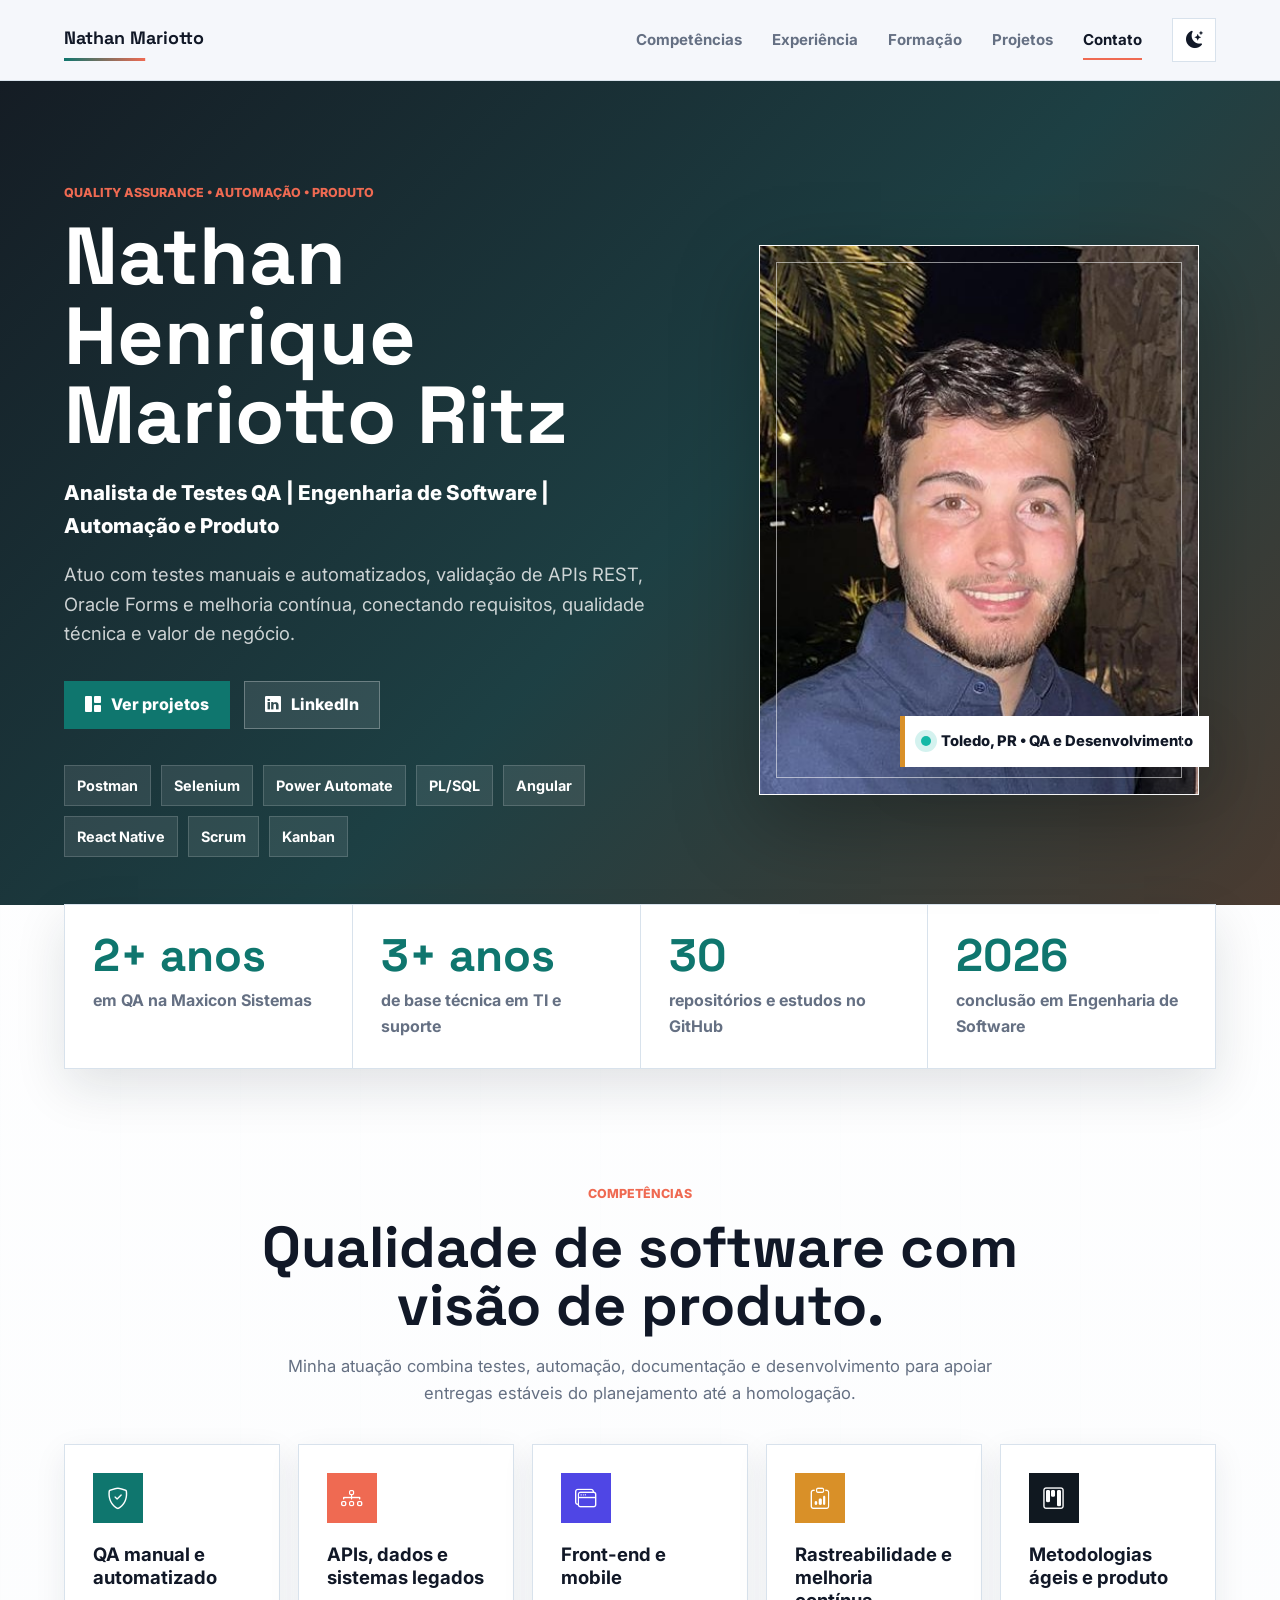
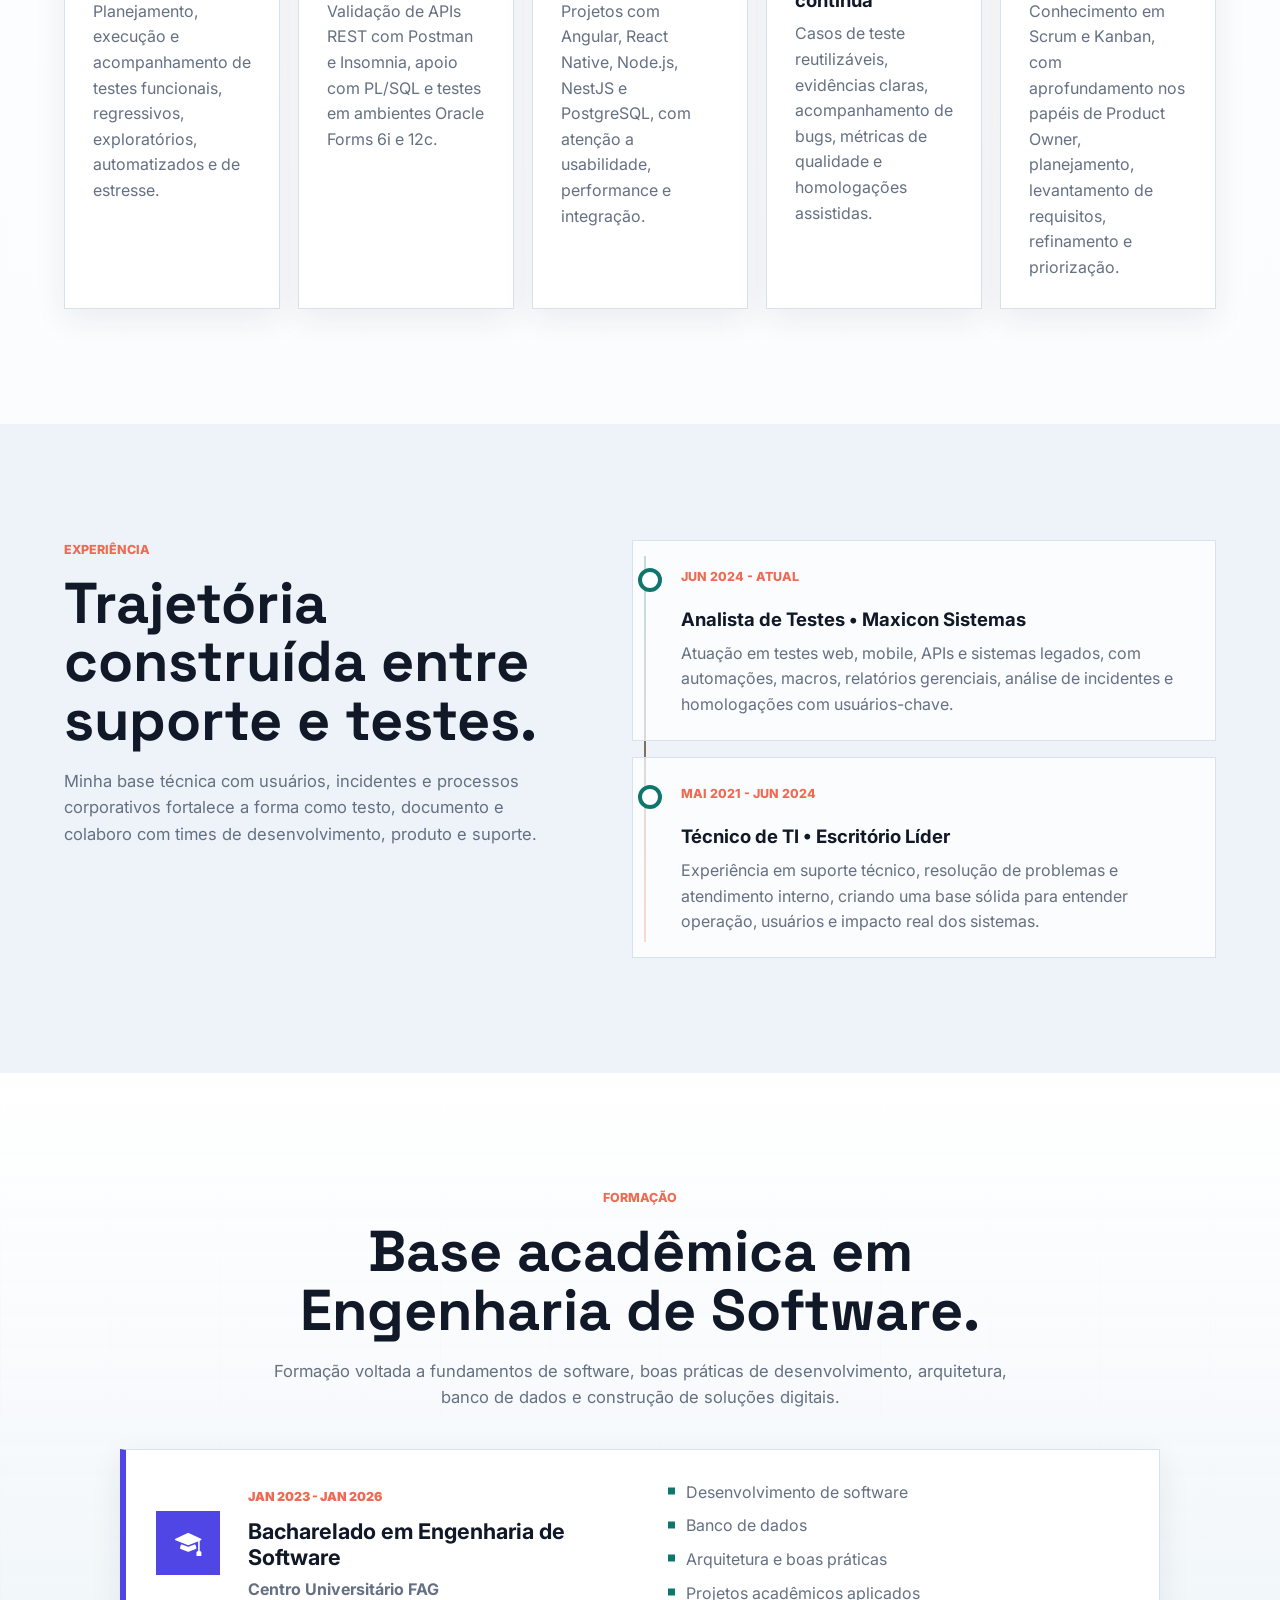
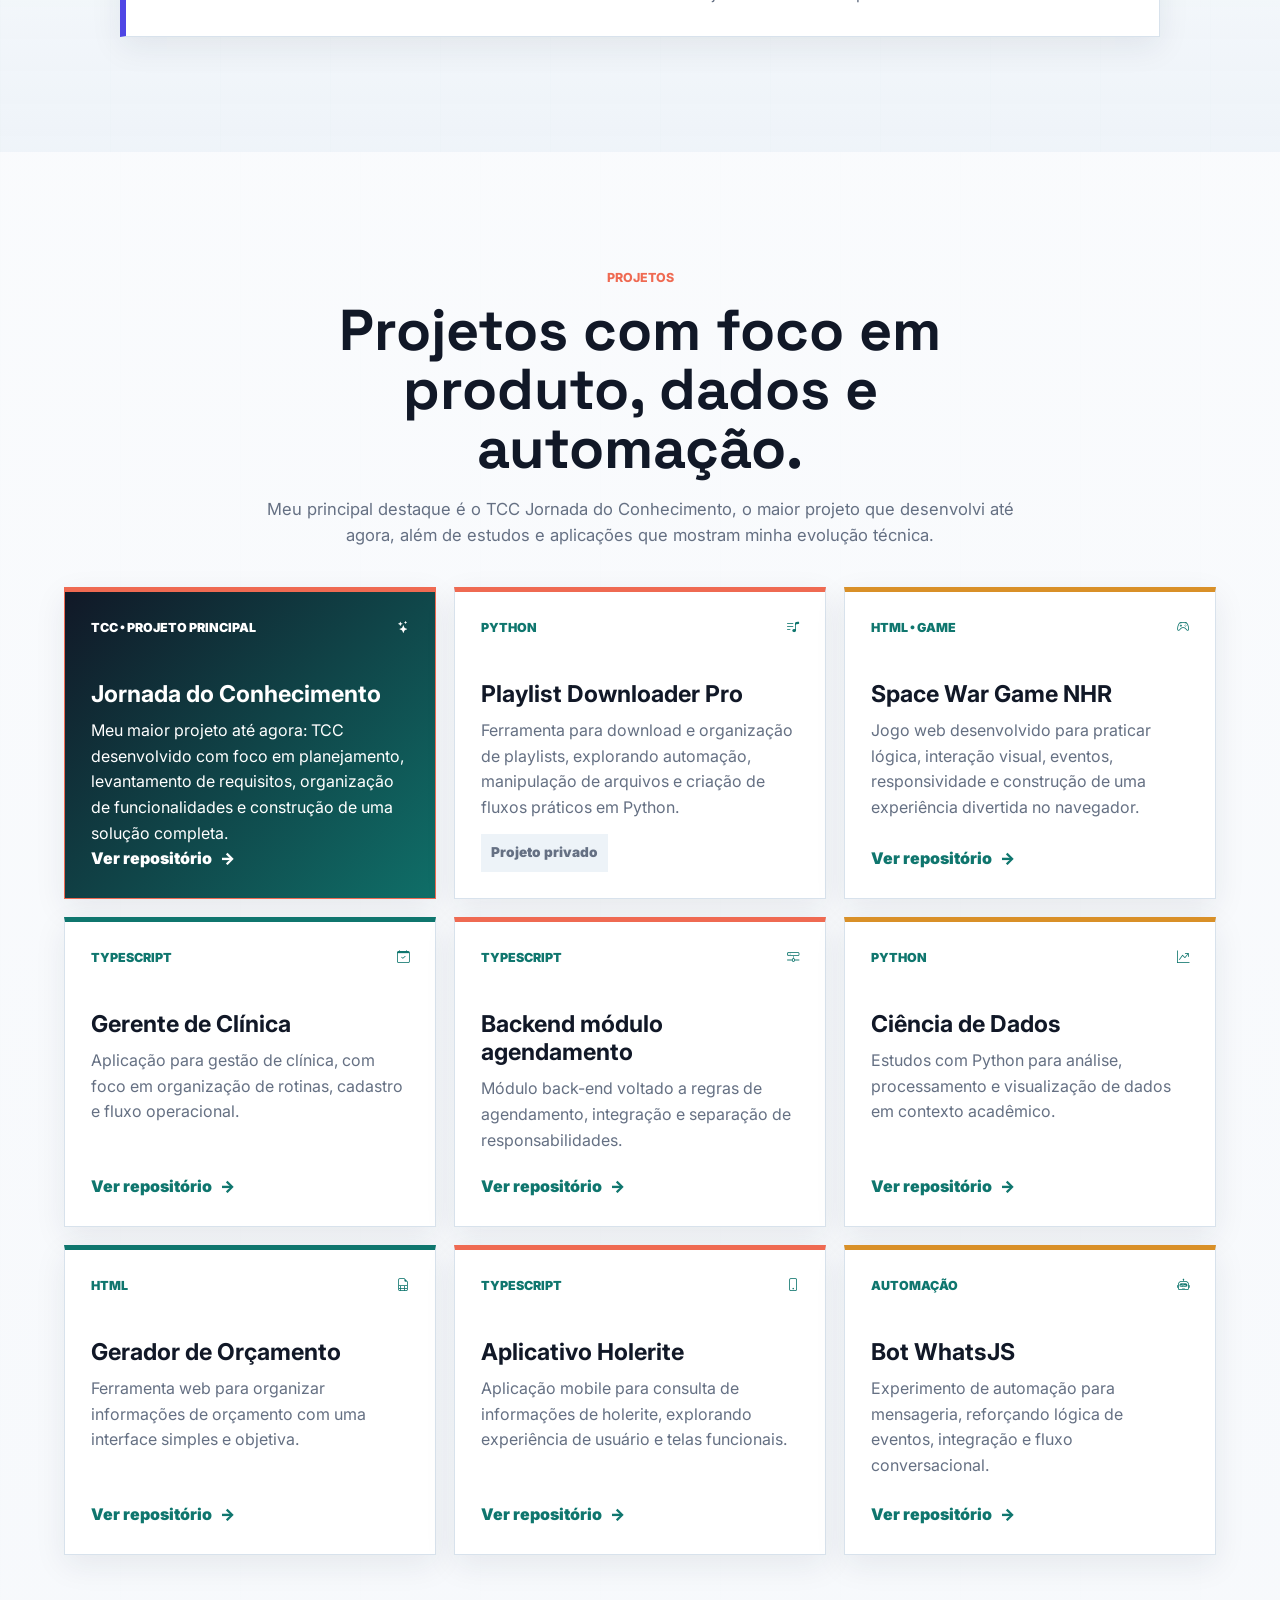
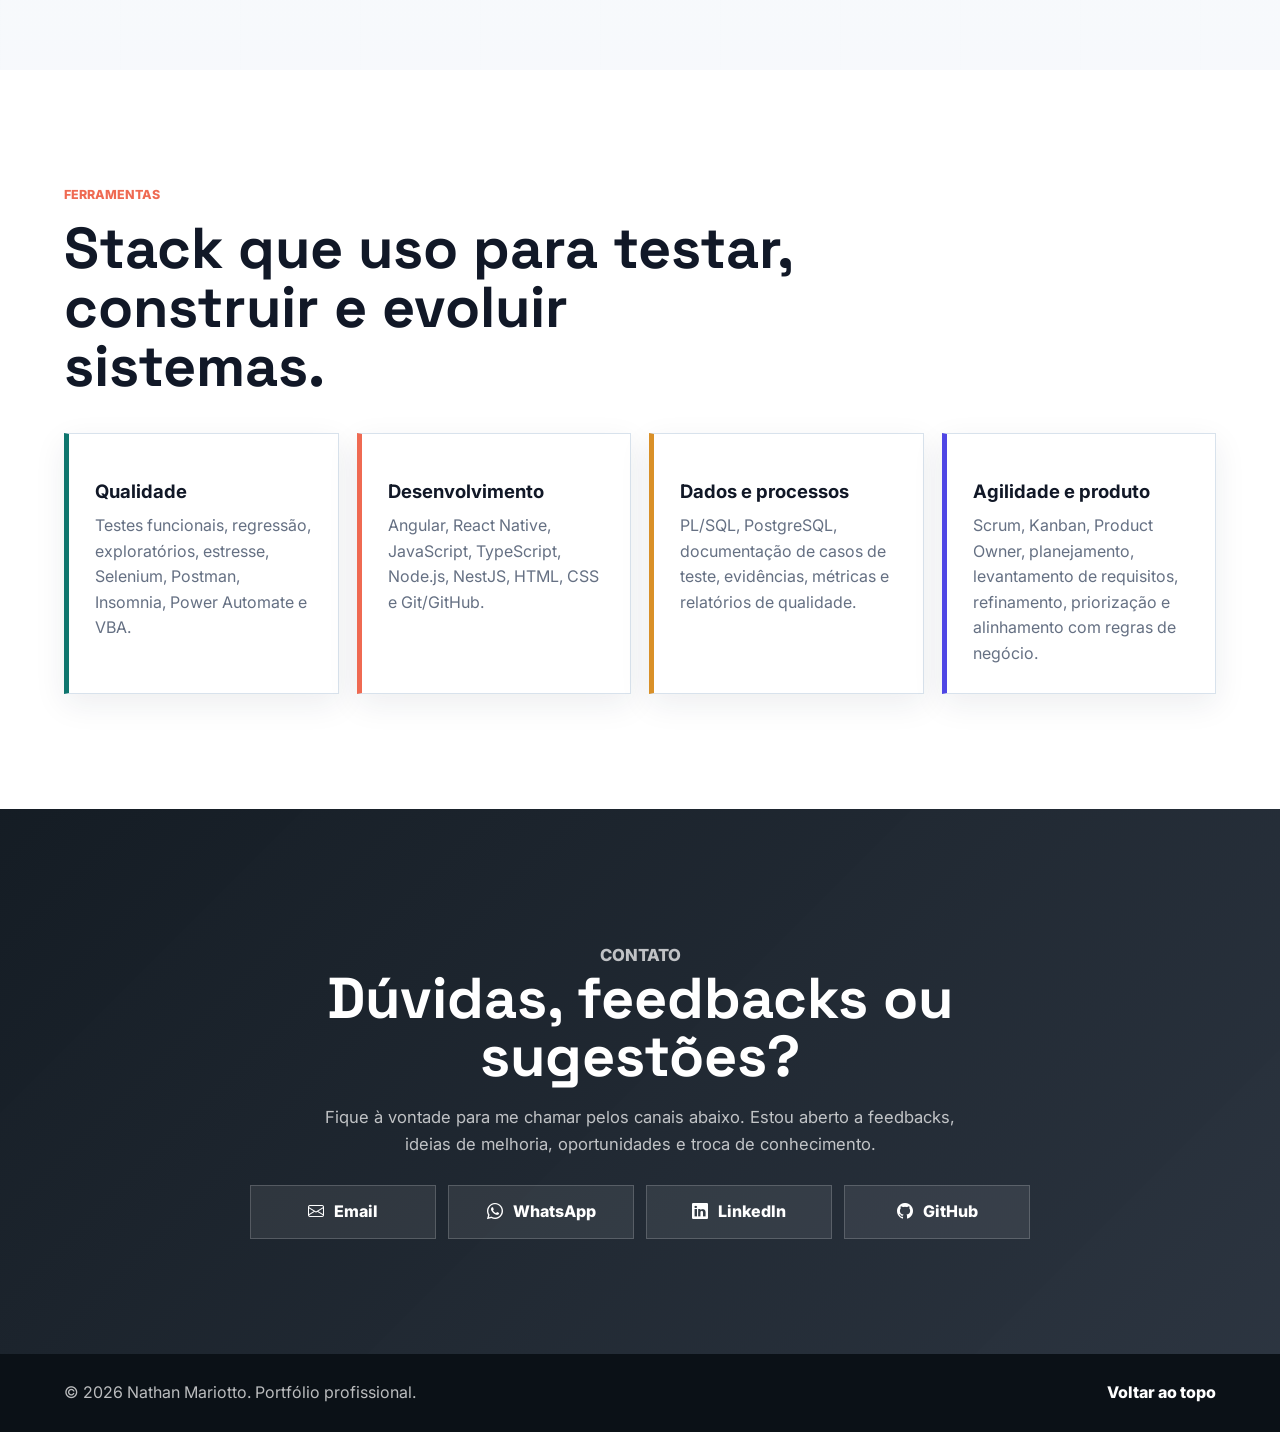
==== index.html @ e38de84d "Adiciona tema claro escuro" ====
<!doctype html>
<html lang="pt-BR">
  <head>
    <meta charset="UTF-8" />
    <meta name="viewport" content="width=device-width, initial-scale=1.0" />
    <meta
      name="description"
      content="Portfólio de Nathan Henrique Mariotto Ritz, Analista de Testes QA e estudante de Engenharia de Software com foco em automação, APIs, front-end, mobile e qualidade de software."
    />
    <meta name="theme-color" content="#101820" />
    <meta
      property="og:title"
      content="Nathan Mariotto | QA e Engenharia de Software"
    />
    <meta
      property="og:description"
      content="Analista de Testes QA com experiência em testes manuais, automatizados, APIs REST, PL/SQL, Angular e desenvolvimento front-end/mobile."
    />
    <meta property="og:type" content="website" />
    <title>Nathan Henrique Mariotto Ritz | QA e Engenharia de Software</title>

    <script>
      (() => {
        try {
          const savedTheme = localStorage.getItem("portfolio-theme");
          const systemTheme = window.matchMedia && window.matchMedia("(prefers-color-scheme: dark)").matches ? "dark" : "light";
          document.documentElement.dataset.theme = savedTheme || systemTheme;
        } catch {
          document.documentElement.dataset.theme = "light";
        }
      })();
    </script>

    <link rel="preconnect" href="https://fonts.googleapis.com" />
    <link rel="preconnect" href="https://fonts.gstatic.com" crossorigin />
    <link
      href="https://fonts.googleapis.com/css2?family=Inter:wght@400;500;600;700;800&family=Space+Grotesk:wght@600;700&display=swap"
      rel="stylesheet"
    />
    <link
      rel="stylesheet"
      href="https://cdn.jsdelivr.net/npm/bootstrap-icons@1.11.3/font/bootstrap-icons.min.css"
    />
    <link rel="icon" href="images/favicon.svg" type="image/svg+xml" />
    <link rel="stylesheet" href="style.css" />
  </head>
  <body>
    <header class="site-header">
      <a class="brand" href="#inicio" aria-label="Voltar ao início">
        <span class="brand-name">Nathan Mariotto</span>
      </a>

      <div class="header-actions">
        <nav class="main-nav" aria-label="Navegação principal">
          <a href="#competencias">Competências</a>
          <a href="#experiencia">Experiência</a>
          <a href="#formacao">Formação</a>
          <a href="#projetos">Projetos</a>
          <a href="#contato">Contato</a>
        </nav>

        <button class="theme-toggle" type="button" id="themeToggle" aria-label="Alternar tema">
          <i class="bi bi-sun-fill theme-icon-sun" aria-hidden="true"></i>
          <i class="bi bi-moon-stars-fill theme-icon-moon" aria-hidden="true"></i>
        </button>
      </div>
    </header>

    <main>
      <section class="hero" id="inicio">
        <div class="hero-content">
          <p class="eyebrow">Quality Assurance • Automação • Produto</p>
          <h1>Nathan Henrique Mariotto Ritz</h1>
          <p class="hero-role">
            Analista de Testes QA | Engenharia de Software | Automação e Produto
          </p>
          <p class="hero-copy">
            Atuo com testes manuais e automatizados, validação de APIs REST,
            Oracle Forms e melhoria contínua, conectando requisitos, qualidade
            técnica e valor de negócio.
          </p>

          <div class="hero-actions">
            <a class="button primary" href="#projetos">
              <i class="bi bi-grid-1x2-fill" aria-hidden="true"></i>
              Ver projetos
            </a>
            <a
              class="button secondary"
              href="https://www.linkedin.com/in/nathanmariotto"
              target="_blank"
              rel="noopener noreferrer"
            >
              <i class="bi bi-linkedin" aria-hidden="true"></i>
              LinkedIn
            </a>
          </div>

          <ul
            class="hero-stack"
            aria-label="Tecnologias e ferramentas principais"
          >
            <li>Postman</li>
            <li>Selenium</li>
            <li>Power Automate</li>
            <li>PL/SQL</li>
            <li>Angular</li>
            <li>React Native</li>
            <li>Scrum</li>
            <li>Kanban</li>
          </ul>
        </div>

        <div
          class="hero-visual"
          aria-label="Foto de Nathan Henrique Mariotto Ritz"
        >
          <div class="portrait-frame">
            <img
              src="images/eu.jpeg"
              alt="Foto de Nathan Henrique Mariotto Ritz"
            />
          </div>
          <div class="availability-card">
            <span class="status-dot" aria-hidden="true"></span>
            <span>Toledo, PR • QA e Desenvolvimento</span>
          </div>
        </div>
      </section>

      <section class="stats" aria-label="Resumo profissional">
        <div>
          <strong>2+ anos</strong>
          <span>em QA na Maxicon Sistemas</span>
        </div>
        <div>
          <strong>3+ anos</strong>
          <span>de base técnica em TI e suporte</span>
        </div>
        <div>
          <strong>30</strong>
          <span>repositórios e estudos no GitHub</span>
        </div>
        <div>
          <strong>2026</strong>
          <span>conclusão em Engenharia de Software</span>
        </div>
      </section>

      <section class="section" id="competencias">
        <div class="section-heading">
          <p class="eyebrow">Competências</p>
          <h2>Qualidade de software com visão de produto.</h2>
          <p>
            Minha atuação combina testes, automação, documentação e
            desenvolvimento para apoiar entregas estáveis do planejamento até a
            homologação.
          </p>
        </div>

        <div class="expertise-grid">
          <article class="expertise-card">
            <i class="bi bi-shield-check" aria-hidden="true"></i>
            <h3>QA manual e automatizado</h3>
            <p>
              Planejamento, execução e acompanhamento de testes funcionais,
              regressivos, exploratórios, automatizados e de estresse.
            </p>
          </article>
          <article class="expertise-card">
            <i class="bi bi-diagram-3" aria-hidden="true"></i>
            <h3>APIs, dados e sistemas legados</h3>
            <p>
              Validação de APIs REST com Postman e Insomnia, apoio com PL/SQL e
              testes em ambientes Oracle Forms 6i e 12c.
            </p>
          </article>
          <article class="expertise-card">
            <i class="bi bi-window-stack" aria-hidden="true"></i>
            <h3>Front-end e mobile</h3>
            <p>
              Projetos com Angular, React Native, Node.js, NestJS e PostgreSQL,
              com atenção a usabilidade, performance e integração.
            </p>
          </article>
          <article class="expertise-card">
            <i class="bi bi-clipboard-data" aria-hidden="true"></i>
            <h3>Rastreabilidade e melhoria contínua</h3>
            <p>
              Casos de teste reutilizáveis, evidências claras, acompanhamento de
              bugs, métricas de qualidade e homologações assistidas.
            </p>
          </article>
          <article class="expertise-card">
            <i class="bi bi-kanban" aria-hidden="true"></i>
            <h3>Metodologias ágeis e produto</h3>
            <p>
              Conhecimento em Scrum e Kanban, com aprofundamento nos papéis de
              Product Owner, planejamento, levantamento de requisitos,
              refinamento e priorização.
            </p>
          </article>
        </div>
      </section>

      <section class="section split" id="experiencia">
        <div class="section-heading align-left">
          <p class="eyebrow">Experiência</p>
          <h2>Trajetória construída entre suporte e testes.</h2>
          <p>
            Minha base técnica com usuários, incidentes e processos corporativos
            fortalece a forma como testo, documento e colaboro com times de
            desenvolvimento, produto e suporte.
          </p>
        </div>

        <div class="timeline">
          <article class="timeline-item">
            <span class="timeline-date">Jun 2024 - Atual</span>
            <h3>Analista de Testes • Maxicon Sistemas</h3>
            <p>
              Atuação em testes web, mobile, APIs e sistemas legados, com
              automações, macros, relatórios gerenciais, análise de incidentes e
              homologações com usuários-chave.
            </p>
          </article>
          <article class="timeline-item">
            <span class="timeline-date">Mai 2021 - Jun 2024</span>
            <h3>Técnico de TI • Escritório Líder</h3>
            <p>
              Experiência em suporte técnico, resolução de problemas e
              atendimento interno, criando uma base sólida para entender
              operação, usuários e impacto real dos sistemas.
            </p>
          </article>
        </div>
      </section>

      <section class="section education-section" id="formacao">
        <div class="section-heading">
          <p class="eyebrow">Formação</p>
          <h2>Base acadêmica em Engenharia de Software.</h2>
          <p>
            Formação voltada a fundamentos de software, boas práticas de
            desenvolvimento, arquitetura, banco de dados e construção de
            soluções digitais.
          </p>
        </div>

        <article class="education-card">
          <div class="education-icon">
            <i class="bi bi-mortarboard-fill" aria-hidden="true"></i>
          </div>
          <div>
            <span class="education-period">Jan 2023 - Jan 2026</span>
            <h3>Bacharelado em Engenharia de Software</h3>
            <p>Centro Universitário FAG</p>
          </div>
          <ul aria-label="Temas de formação">
            <li>Desenvolvimento de software</li>
            <li>Banco de dados</li>
            <li>Arquitetura e boas práticas</li>
            <li>Projetos acadêmicos aplicados</li>
          </ul>
        </article>
      </section>

      <section class="section" id="projetos">
        <div class="section-heading">
          <p class="eyebrow">Projetos</p>
          <h2>Projetos com foco em produto, dados e automação.</h2>
          <p>
            Meu principal destaque é o TCC Jornada do Conhecimento, o maior
            projeto que desenvolvi até agora, além de estudos e aplicações que
            mostram minha evolução técnica.
          </p>
        </div>

        <div class="projects-grid">
          <article class="project-card featured">
            <div class="project-topline">
              <span>TCC • Projeto principal</span>
              <i class="bi bi-stars" aria-hidden="true"></i>
            </div>
            <h3>Jornada do Conhecimento</h3>
            <p>
              Meu maior projeto até agora: TCC desenvolvido com foco em
              planejamento, levantamento de requisitos, organização de
              funcionalidades e construção de uma solução completa.
            </p>
            <a
              href="https://github.com/Mariott0/jornada-do-conhecimento"
              target="_blank"
              rel="noopener noreferrer"
              >Ver repositório</a
            >
          </article>
          <article class="project-card">
            <div class="project-topline">
              <span>Python</span>
              <i class="bi bi-music-note-list" aria-hidden="true"></i>
            </div>
            <h3>Playlist Downloader Pro</h3>
            <p>
              Ferramenta para download e organização de playlists, explorando
              automação, manipulação de arquivos e criação de fluxos práticos em
              Python.
            </p>
            <span class="project-note">Projeto privado</span>
          </article>
          <article class="project-card">
            <div class="project-topline">
              <span>HTML • Game</span>
              <i class="bi bi-controller" aria-hidden="true"></i>
            </div>
            <h3>Space War Game NHR</h3>
            <p>
              Jogo web desenvolvido para praticar lógica, interação visual,
              eventos, responsividade e construção de uma experiência divertida
              no navegador.
            </p>
            <a
              href="https://github.com/Mariott0/spacewargamenhr"
              target="_blank"
              rel="noopener noreferrer"
              >Ver repositório</a
            >
          </article>
          <article class="project-card">
            <div class="project-topline">
              <span>TypeScript</span>
              <i class="bi bi-calendar-check" aria-hidden="true"></i>
            </div>
            <h3>Gerente de Clínica</h3>
            <p>
              Aplicação para gestão de clínica, com foco em organização de
              rotinas, cadastro e fluxo operacional.
            </p>
            <a
              href="https://github.com/Mariott0/ClinicManager"
              target="_blank"
              rel="noopener noreferrer"
              >Ver repositório</a
            >
          </article>
          <article class="project-card">
            <div class="project-topline">
              <span>TypeScript</span>
              <i class="bi bi-hdd-network" aria-hidden="true"></i>
            </div>
            <h3>Backend módulo agendamento</h3>
            <p>
              Módulo back-end voltado a regras de agendamento, integração e
              separação de responsabilidades.
            </p>
            <a
              href="https://github.com/Mariott0/backend-modulo-agendamento"
              target="_blank"
              rel="noopener noreferrer"
              >Ver repositório</a
            >
          </article>
          <article class="project-card">
            <div class="project-topline">
              <span>Python</span>
              <i class="bi bi-graph-up-arrow" aria-hidden="true"></i>
            </div>
            <h3>Ciência de Dados</h3>
            <p>
              Estudos com Python para análise, processamento e visualização de
              dados em contexto acadêmico.
            </p>
            <a
              href="https://github.com/Mariott0/dataScience1"
              target="_blank"
              rel="noopener noreferrer"
              >Ver repositório</a
            >
          </article>
          <article class="project-card">
            <div class="project-topline">
              <span>HTML</span>
              <i class="bi bi-file-earmark-spreadsheet" aria-hidden="true"></i>
            </div>
            <h3>Gerador de Orçamento</h3>
            <p>
              Ferramenta web para organizar informações de orçamento com uma
              interface simples e objetiva.
            </p>
            <a
              href="https://github.com/Mariott0/gerador-orcamento"
              target="_blank"
              rel="noopener noreferrer"
              >Ver repositório</a
            >
          </article>
          <article class="project-card">
            <div class="project-topline">
              <span>TypeScript</span>
              <i class="bi bi-phone" aria-hidden="true"></i>
            </div>
            <h3>Aplicativo Holerite</h3>
            <p>
              Aplicação mobile para consulta de informações de holerite,
              explorando experiência de usuário e telas funcionais.
            </p>
            <a
              href="https://github.com/Mariott0/holerite-app"
              target="_blank"
              rel="noopener noreferrer"
              >Ver repositório</a
            >
          </article>
          <article class="project-card">
            <div class="project-topline">
              <span>Automação</span>
              <i class="bi bi-robot" aria-hidden="true"></i>
            </div>
            <h3>Bot WhatsJS</h3>
            <p>
              Experimento de automação para mensageria, reforçando lógica de
              eventos, integração e fluxo conversacional.
            </p>
            <a
              href="https://github.com/Mariott0/bot-whatsjs"
              target="_blank"
              rel="noopener noreferrer"
              >Ver repositório</a
            >
          </article>
        </div>
      </section>

      <section class="section toolkit" aria-label="Ferramentas e tecnologias">
        <div class="section-heading align-left">
          <p class="eyebrow">Ferramentas</p>
          <h2>Stack que uso para testar, construir e evoluir sistemas.</h2>
        </div>

        <div class="tool-columns">
          <div>
            <h3>Qualidade</h3>
            <p>
              Testes funcionais, regressão, exploratórios, estresse, Selenium,
              Postman, Insomnia, Power Automate e VBA.
            </p>
          </div>
          <div>
            <h3>Desenvolvimento</h3>
            <p>
              Angular, React Native, JavaScript, TypeScript, Node.js, NestJS,
              HTML, CSS e Git/GitHub.
            </p>
          </div>
          <div>
            <h3>Dados e processos</h3>
            <p>
              PL/SQL, PostgreSQL, documentação de casos de teste, evidências,
              métricas e relatórios de qualidade.
            </p>
          </div>
          <div>
            <h3>Agilidade e produto</h3>
            <p>
              Scrum, Kanban, Product Owner, planejamento, levantamento de
              requisitos, refinamento, priorização e alinhamento com regras de
              negócio.
            </p>
          </div>
        </div>
      </section>

      <section class="contact-section" id="contato">
        <div class="contact-copy">
          <p class="eyebrow">Contato</p>
          <h2>Dúvidas, feedbacks ou sugestões?</h2>
          <p>
            Fique à vontade para me chamar pelos canais abaixo. Estou aberto a
            feedbacks, ideias de melhoria, oportunidades e troca de
            conhecimento.
          </p>
          <div class="contact-links">
            <a href="mailto:loucosgamer124@gmail.com">
              <i class="bi bi-envelope" aria-hidden="true"></i>
              Email
            </a>
            <a
              href="https://wa.me/44997437346"
              target="_blank"
              rel="noopener noreferrer"
            >
              <i class="bi bi-whatsapp" aria-hidden="true"></i>
              WhatsApp
            </a>
            <a
              href="https://www.linkedin.com/in/nathanmariotto"
              target="_blank"
              rel="noopener noreferrer"
            >
              <i class="bi bi-linkedin" aria-hidden="true"></i>
              LinkedIn
            </a>
            <a
              href="https://github.com/Mariott0"
              target="_blank"
              rel="noopener noreferrer"
            >
              <i class="bi bi-github" aria-hidden="true"></i>
              GitHub
            </a>
          </div>
        </div>
      </section>
    </main>

    <footer class="site-footer">
      <p>
        © <span id="currentYear"></span> Nathan Mariotto. Portfólio
        profissional.
      </p>
      <a href="#inicio">Voltar ao topo</a>
    </footer>

    <script src="script.js" defer></script>
  </body>
</html>
---- style.css ----
:root {
    --ink: #111827;
    --ink-2: #243041;
    --muted: #657083;
    --page: #f4f7fb;
    --surface: #ffffff;
    --surface-2: #edf3f8;
    --line: #d8e2ec;
    --teal: #0f766e;
    --teal-2: #14b8a6;
    --coral: #ef6a52;
    --amber: #d99028;
    --violet: #4f46e5;
    --dark: #101820;
    --shadow: 0 18px 48px rgba(20, 31, 45, 0.12);
    --body-background:
        linear-gradient(180deg, rgba(255, 255, 255, 0.92), rgba(244, 247, 251, 0.96)),
        repeating-linear-gradient(90deg, rgba(15, 118, 110, 0.08) 0 1px, transparent 1px 120px);
    --header-background: rgba(244, 247, 251, 0.9);
    --header-border: rgba(216, 226, 236, 0.9);
    --hero-background:
        linear-gradient(135deg, rgba(16, 24, 32, 0.98), rgba(20, 56, 60, 0.96) 54%, rgba(63, 47, 36, 0.94)),
        repeating-linear-gradient(0deg, rgba(255, 255, 255, 0.08) 0 1px, transparent 1px 110px);
    --hero-text: #ffffff;
    --hero-muted: rgba(255, 255, 255, 0.78);
    --hero-chip: rgba(255, 255, 255, 0.09);
    --hero-chip-border: rgba(255, 255, 255, 0.16);
    --secondary-button: rgba(255, 255, 255, 0.1);
    --secondary-button-border: rgba(255, 255, 255, 0.28);
    --floating-surface: #ffffff;
    --timeline-surface: rgba(255, 255, 255, 0.74);
    --education-background:
        linear-gradient(180deg, rgba(255, 255, 255, 0.94), rgba(237, 243, 248, 0.86)),
        repeating-linear-gradient(90deg, rgba(15, 118, 110, 0.06) 0 1px, transparent 1px 110px);
    --featured-project-background:
        linear-gradient(135deg, rgba(17, 24, 39, 0.96), rgba(15, 118, 110, 0.92)),
        var(--dark);
    --toolkit-background: #ffffff;
    --contact-background:
        linear-gradient(135deg, rgba(16, 24, 32, 0.98), rgba(37, 46, 58, 0.97)),
        repeating-linear-gradient(90deg, rgba(255, 255, 255, 0.06) 0 1px, transparent 1px 96px);
    --contact-text: #ffffff;
    --contact-muted: rgba(255, 255, 255, 0.72);
    --contact-link-background: rgba(255, 255, 255, 0.08);
    --contact-link-hover: rgba(255, 255, 255, 0.14);
    --contact-link-border: rgba(255, 255, 255, 0.18);
    --footer-background: #0b1117;
    --footer-muted: rgba(255, 255, 255, 0.72);
}

html[data-theme="dark"] {
    color-scheme: dark;
    --ink: #f7fafc;
    --ink-2: #e5edf5;
    --muted: #a9b7c6;
    --page: #0b1218;
    --surface: #111b24;
    --surface-2: #172331;
    --line: #2a3a49;
    --teal: #14b8a6;
    --teal-2: #2dd4bf;
    --coral: #ff7a63;
    --amber: #f0a63a;
    --violet: #8b86ff;
    --dark: #0a1016;
    --shadow: 0 18px 48px rgba(0, 0, 0, 0.34);
    --body-background:
        linear-gradient(180deg, rgba(8, 13, 18, 0.98), rgba(13, 21, 29, 0.98)),
        repeating-linear-gradient(90deg, rgba(20, 184, 166, 0.08) 0 1px, transparent 1px 120px);
    --header-background: rgba(11, 18, 24, 0.88);
    --header-border: rgba(42, 58, 73, 0.92);
    --hero-background:
        linear-gradient(135deg, rgba(7, 13, 19, 0.98), rgba(14, 46, 49, 0.96) 54%, rgba(42, 34, 31, 0.94)),
        repeating-linear-gradient(0deg, rgba(255, 255, 255, 0.06) 0 1px, transparent 1px 110px);
    --floating-surface: #111b24;
    --timeline-surface: rgba(17, 27, 36, 0.82);
    --education-background:
        linear-gradient(180deg, rgba(13, 21, 29, 0.94), rgba(17, 27, 36, 0.9)),
        repeating-linear-gradient(90deg, rgba(20, 184, 166, 0.07) 0 1px, transparent 1px 110px);
    --featured-project-background:
        linear-gradient(135deg, rgba(8, 13, 18, 0.98), rgba(16, 96, 87, 0.9)),
        var(--dark);
    --toolkit-background: #0e1720;
    --contact-background:
        linear-gradient(135deg, rgba(7, 12, 18, 0.98), rgba(17, 27, 36, 0.97)),
        repeating-linear-gradient(90deg, rgba(255, 255, 255, 0.05) 0 1px, transparent 1px 96px);
    --footer-background: #070b10;
}

* {
    box-sizing: border-box;
}

html {
    scroll-behavior: smooth;
    color-scheme: light;
}

body {
    margin: 0;
    background: var(--body-background);
    color: var(--ink);
    font-family: "Inter", Arial, sans-serif;
    line-height: 1.6;
    transition: background 180ms ease, color 180ms ease;
}

img {
    display: block;
    max-width: 100%;
}

a {
    color: inherit;
    text-decoration: none;
}

.site-header {
    position: sticky;
    top: 0;
    z-index: 20;
    display: flex;
    align-items: center;
    justify-content: space-between;
    gap: 24px;
    padding: 18px clamp(18px, 5vw, 72px);
    background: var(--header-background);
    border-bottom: 1px solid var(--header-border);
    backdrop-filter: blur(18px);
    transition: background 180ms ease, border-color 180ms ease;
}

.brand {
    display: inline-flex;
    align-items: center;
    position: relative;
    min-height: 42px;
    padding-bottom: 4px;
    color: var(--ink);
    font-family: "Space Grotesk", "Inter", sans-serif;
    font-weight: 800;
}

.brand::after {
    position: absolute;
    right: 0;
    bottom: 0;
    left: 0;
    height: 3px;
    background: linear-gradient(90deg, var(--teal), var(--coral));
    content: "";
    transform: scaleX(0.58);
    transform-origin: left;
    transition: transform 180ms ease;
}

.brand:hover::after {
    transform: scaleX(1);
}

.brand-name {
    color: currentColor;
    font-size: 1.12rem;
    line-height: 1;
}

.header-actions {
    display: flex;
    align-items: center;
    gap: clamp(14px, 3vw, 30px);
}

.main-nav {
    display: flex;
    align-items: center;
    gap: clamp(12px, 3vw, 30px);
    color: var(--muted);
    font-size: 0.94rem;
    font-weight: 700;
}

.theme-toggle {
    display: grid;
    flex: 0 0 auto;
    width: 44px;
    height: 44px;
    place-items: center;
    color: var(--ink);
    background: var(--surface);
    border: 1px solid var(--line);
    cursor: pointer;
    transition: transform 180ms ease, background 180ms ease, border-color 180ms ease, color 180ms ease;
}

.theme-toggle:hover {
    border-color: var(--teal);
    transform: translateY(-2px);
}

.theme-toggle i {
    grid-area: 1 / 1;
    font-size: 1.08rem;
    transition: opacity 180ms ease, transform 180ms ease;
}

.theme-icon-sun {
    opacity: 0;
    transform: rotate(-45deg) scale(0.75);
}

.theme-icon-moon {
    opacity: 1;
    transform: rotate(0deg) scale(1);
}

html[data-theme="dark"] .theme-icon-sun {
    opacity: 1;
    transform: rotate(0deg) scale(1);
}

html[data-theme="dark"] .theme-icon-moon {
    opacity: 0;
    transform: rotate(45deg) scale(0.75);
}

.main-nav a {
    position: relative;
    padding: 8px 0;
}

.main-nav a::after {
    position: absolute;
    right: 0;
    bottom: 0;
    left: 0;
    height: 2px;
    background: var(--coral);
    content: "";
    opacity: 0;
    transform: scaleX(0.4);
    transition: 180ms ease;
}

.main-nav a:hover,
.main-nav a.is-active {
    color: var(--ink);
}

.main-nav a:hover::after,
.main-nav a.is-active::after {
    opacity: 1;
    transform: scaleX(1);
}

.hero {
    display: grid;
    grid-template-columns: minmax(0, 1.12fr) minmax(300px, 0.88fr);
    align-items: center;
    gap: clamp(32px, 6vw, 80px);
    min-height: calc(100vh - 80px);
    padding: clamp(54px, 8vw, 104px) clamp(18px, 5vw, 72px) 48px;
    color: var(--hero-text);
    background: var(--hero-background);
}

.hero-content {
    max-width: 840px;
}

.eyebrow {
    margin: 0 0 14px;
    color: var(--coral);
    font-size: 0.78rem;
    font-weight: 800;
    letter-spacing: 0;
    text-transform: uppercase;
}

.hero h1,
.section-heading h2,
.contact-copy h2 {
    margin: 0;
    font-family: "Space Grotesk", "Inter", sans-serif;
    letter-spacing: 0;
}

.hero h1 {
    max-width: 900px;
    font-size: 5.05rem;
    line-height: 0.98;
}

.hero-role {
    max-width: 760px;
    margin: 22px 0 0;
    color: var(--hero-text);
    font-size: 1.28rem;
    font-weight: 800;
}

.hero-copy {
    max-width: 720px;
    margin: 18px 0 0;
    color: var(--hero-muted);
    font-size: 1.15rem;
}

.hero-actions {
    display: flex;
    flex-wrap: wrap;
    gap: 14px;
    margin-top: 32px;
}

.button {
    display: inline-flex;
    align-items: center;
    justify-content: center;
    gap: 10px;
    min-height: 48px;
    padding: 0 20px;
    border: 1px solid transparent;
    font-weight: 800;
    cursor: pointer;
    transition: transform 180ms ease, box-shadow 180ms ease, background 180ms ease;
}

.button:hover {
    transform: translateY(-2px);
    box-shadow: 0 14px 32px rgba(0, 0, 0, 0.18);
}

.button.primary {
    color: #ffffff;
    background: var(--teal);
}

.button.secondary {
    color: var(--hero-text);
    background: var(--secondary-button);
    border-color: var(--secondary-button-border);
}

.hero-stack {
    display: flex;
    flex-wrap: wrap;
    gap: 10px;
    padding: 0;
    margin: 36px 0 0;
    list-style: none;
}

.hero-stack li {
    padding: 8px 12px;
    color: var(--hero-text);
    background: var(--hero-chip);
    border: 1px solid var(--hero-chip-border);
    font-size: 0.9rem;
    font-weight: 700;
}

.hero-visual {
    position: relative;
    justify-self: center;
    width: min(100%, 440px);
}

.portrait-frame {
    position: relative;
    overflow: hidden;
    aspect-ratio: 4 / 5;
    background: var(--surface);
    border: 1px solid rgba(255, 255, 255, 0.26);
    box-shadow: 0 28px 80px rgba(0, 0, 0, 0.28);
}

.portrait-frame::before {
    position: absolute;
    inset: 16px;
    z-index: 1;
    border: 1px solid rgba(255, 255, 255, 0.54);
    content: "";
}

.portrait-frame img {
    width: 100%;
    height: 100%;
    object-fit: cover;
    object-position: 48% 30%;
}

.availability-card {
    position: absolute;
    right: -10px;
    bottom: 28px;
    display: inline-flex;
    align-items: center;
    gap: 10px;
    max-width: min(320px, 92%);
    padding: 14px 16px;
    color: var(--ink);
    background: var(--floating-surface);
    border-left: 5px solid var(--amber);
    box-shadow: var(--shadow);
    font-size: 0.92rem;
    font-weight: 800;
}

.status-dot {
    width: 10px;
    height: 10px;
    background: var(--teal-2);
    border-radius: 50%;
    box-shadow: 0 0 0 6px rgba(20, 184, 166, 0.18);
}

.stats {
    display: grid;
    grid-template-columns: repeat(4, 1fr);
    gap: 1px;
    margin: -1px clamp(18px, 5vw, 72px) 0;
    overflow: hidden;
    background: var(--line);
    border: 1px solid var(--line);
    box-shadow: var(--shadow);
}

.stats div {
    min-height: 132px;
    padding: 28px;
    background: var(--surface);
}

.stats strong {
    display: block;
    color: var(--teal);
    font-family: "Space Grotesk", sans-serif;
    font-size: 2.85rem;
    line-height: 1;
}

.stats span {
    display: block;
    margin-top: 10px;
    color: var(--muted);
    font-weight: 700;
}

.section,
.contact-section {
    padding: clamp(72px, 9vw, 118px) clamp(18px, 5vw, 72px);
}

.section-heading {
    max-width: 760px;
    margin: 0 auto 38px;
    text-align: center;
}

.section-heading.align-left {
    margin-right: 0;
    margin-left: 0;
    text-align: left;
}

.section-heading h2,
.contact-copy h2 {
    color: var(--ink);
    font-size: 3.6rem;
    line-height: 1.02;
}

.section-heading p:not(.eyebrow),
.contact-copy p {
    margin: 18px 0 0;
    color: var(--muted);
    font-size: 1.04rem;
}

.expertise-grid,
.projects-grid,
.tool-columns {
    display: grid;
    gap: 18px;
}

.expertise-grid {
    grid-template-columns: repeat(5, 1fr);
}

.expertise-card,
.project-card,
.tool-columns div,
.education-card {
    background: var(--surface);
    border: 1px solid var(--line);
    box-shadow: 0 10px 30px rgba(26, 41, 58, 0.08);
    transition: background 180ms ease, border-color 180ms ease, box-shadow 180ms ease;
}

.expertise-card {
    padding: 28px;
    transition: transform 180ms ease, border-color 180ms ease;
}

.expertise-card:hover {
    border-color: rgba(15, 118, 110, 0.38);
    transform: translateY(-4px);
}

.expertise-card i {
    display: grid;
    width: 50px;
    height: 50px;
    place-items: center;
    color: #ffffff;
    background: var(--teal);
    font-size: 1.35rem;
}

.expertise-card:nth-child(2) i {
    background: var(--coral);
}

.expertise-card:nth-child(3) i {
    background: var(--violet);
}

.expertise-card:nth-child(4) i {
    background: var(--amber);
}

.expertise-card:nth-child(5) i {
    background: var(--dark);
}

.expertise-card h3,
.project-card h3,
.tool-columns h3,
.timeline-item h3 {
    margin: 20px 0 10px;
    color: var(--ink);
    font-size: 1.16rem;
    line-height: 1.22;
}

.expertise-card p,
.project-card p,
.tool-columns p,
.timeline-item p {
    margin: 0;
    color: var(--muted);
}

.split {
    display: grid;
    grid-template-columns: minmax(0, 0.85fr) minmax(320px, 1fr);
    gap: clamp(32px, 6vw, 72px);
    align-items: start;
    background: var(--surface-2);
}

.timeline {
    position: relative;
    display: grid;
    gap: 16px;
}

.timeline::before {
    position: absolute;
    top: 16px;
    bottom: 16px;
    left: 12px;
    width: 2px;
    background: linear-gradient(var(--teal), var(--coral));
    content: "";
}

.timeline-item {
    position: relative;
    padding: 22px 24px 22px 48px;
    background: var(--timeline-surface);
    border: 1px solid var(--line);
}

.timeline-item::before {
    position: absolute;
    top: 27px;
    left: 5px;
    width: 16px;
    height: 16px;
    background: var(--surface);
    border: 4px solid var(--teal);
    border-radius: 50%;
    content: "";
}

.timeline-date {
    color: var(--coral);
    font-size: 0.78rem;
    font-weight: 800;
    letter-spacing: 0;
    text-transform: uppercase;
}

.education-section {
    background: var(--education-background);
}

.education-card {
    display: grid;
    grid-template-columns: auto minmax(220px, 0.85fr) minmax(260px, 1fr);
    align-items: center;
    gap: 28px;
    max-width: 1040px;
    margin: 0 auto;
    padding: 30px;
    border-left: 6px solid var(--violet);
}

.education-icon {
    display: grid;
    width: 64px;
    height: 64px;
    place-items: center;
    color: #ffffff;
    background: var(--violet);
    font-size: 1.65rem;
}

.education-period {
    color: var(--coral);
    font-size: 0.78rem;
    font-weight: 900;
    text-transform: uppercase;
}

.education-card h3 {
    margin: 10px 0 6px;
    color: var(--ink);
    font-size: 1.35rem;
    line-height: 1.2;
}

.education-card p {
    margin: 0;
    color: var(--muted);
    font-weight: 700;
}

.education-card ul {
    display: grid;
    gap: 8px;
    padding: 0;
    margin: 0;
    color: var(--muted);
    list-style: none;
}

.education-card li {
    position: relative;
    padding-left: 18px;
}

.education-card li::before {
    position: absolute;
    top: 0.72em;
    left: 0;
    width: 7px;
    height: 7px;
    background: var(--teal);
    content: "";
    transform: translateY(-50%);
}

.projects-grid {
    grid-template-columns: repeat(3, 1fr);
}

.project-card {
    display: flex;
    flex-direction: column;
    min-height: 310px;
    padding: 26px;
    border-top: 5px solid var(--teal);
}

.project-card.featured {
    color: var(--hero-text);
    background: var(--featured-project-background);
    border-color: var(--coral);
}

.project-card.featured h3,
.project-card.featured p,
.project-card.featured .project-topline,
.project-card.featured a {
    color: #ffffff;
}

.project-card:nth-child(3n + 2) {
    border-top-color: var(--coral);
}

.project-card:nth-child(3n) {
    border-top-color: var(--amber);
}

.project-topline {
    display: flex;
    align-items: center;
    justify-content: space-between;
    gap: 12px;
    color: var(--teal);
    font-size: 0.78rem;
    font-weight: 900;
    letter-spacing: 0;
    text-transform: uppercase;
}

.project-card h3 {
    margin-top: 42px;
    font-size: 1.45rem;
}

.project-card a {
    display: inline-flex;
    align-items: center;
    width: fit-content;
    margin-top: auto;
    color: var(--teal);
    font-weight: 900;
}

.project-card a::after {
    margin-left: 8px;
    content: "->";
}

.project-note {
    display: inline-flex;
    align-items: center;
    width: fit-content;
    margin-top: auto;
    padding: 8px 10px;
    color: var(--muted);
    background: var(--surface-2);
    font-size: 0.85rem;
    font-weight: 900;
}

.toolkit {
    background: var(--toolkit-background);
}

.tool-columns {
    grid-template-columns: repeat(4, 1fr);
}

.tool-columns div {
    padding: 26px;
    border-left: 5px solid var(--teal);
}

.tool-columns div:nth-child(2) {
    border-left-color: var(--coral);
}

.tool-columns div:nth-child(3) {
    border-left-color: var(--amber);
}

.tool-columns div:nth-child(4) {
    border-left-color: var(--violet);
}

.contact-section {
    display: block;
    color: var(--contact-text);
    text-align: center;
    background: var(--contact-background);
}

.contact-copy {
    max-width: 880px;
    margin: 0 auto;
}

.contact-copy h2 {
    color: var(--contact-text);
}

.contact-copy p {
    max-width: 660px;
    margin-right: auto;
    margin-left: auto;
    color: var(--contact-muted);
}

.contact-links {
    display: grid;
    grid-template-columns: repeat(4, minmax(150px, 1fr));
    gap: 12px;
    max-width: 780px;
    margin-top: 28px;
    margin-right: auto;
    margin-left: auto;
}

.contact-links a {
    display: inline-flex;
    align-items: center;
    gap: 10px;
    justify-content: center;
    min-height: 54px;
    padding: 0 16px;
    color: var(--contact-text);
    background: var(--contact-link-background);
    border: 1px solid var(--contact-link-border);
    font-weight: 800;
    transition: transform 180ms ease, background 180ms ease, border-color 180ms ease;
}

.contact-links a:hover {
    background: var(--contact-link-hover);
    border-color: rgba(20, 184, 166, 0.72);
    transform: translateY(-2px);
}

.site-footer {
    display: flex;
    align-items: center;
    justify-content: space-between;
    gap: 16px;
    padding: 26px clamp(18px, 5vw, 72px);
    color: #ffffff;
    background: var(--footer-background);
}

.site-footer p {
    margin: 0;
    color: var(--footer-muted);
}

.site-footer a {
    font-weight: 800;
}

@media (max-width: 1120px) {
    .hero h1 {
        font-size: 4.25rem;
    }

    .section-heading h2,
    .contact-copy h2 {
        font-size: 3rem;
    }

    .expertise-grid,
    .projects-grid {
        grid-template-columns: repeat(2, 1fr);
    }

    .stats {
        grid-template-columns: repeat(2, 1fr);
    }

    .tool-columns {
        grid-template-columns: repeat(2, 1fr);
    }
}

@media (max-width: 860px) {
    .site-header {
        position: static;
        align-items: flex-start;
        flex-direction: column;
    }

    .header-actions {
        width: 100%;
    }

    .main-nav {
        flex: 1;
        width: auto;
        overflow-x: auto;
        padding-bottom: 4px;
    }

    .hero,
    .split {
        grid-template-columns: 1fr;
    }

    .hero {
        min-height: auto;
    }

    .hero h1 {
        font-size: 3.45rem;
    }

    .section-heading h2,
    .contact-copy h2 {
        font-size: 2.55rem;
    }

    .hero-visual {
        width: min(100%, 360px);
    }

    .availability-card {
        right: 12px;
        bottom: 16px;
    }

    .tool-columns {
        grid-template-columns: 1fr;
    }

    .education-card {
        grid-template-columns: 1fr;
    }

    .contact-links {
        grid-template-columns: repeat(2, minmax(0, 1fr));
    }
}

@media (max-width: 640px) {
    .header-actions {
        gap: 10px;
    }

    .theme-toggle {
        width: 42px;
        height: 42px;
    }

    .hero h1 {
        font-size: 2.45rem;
    }

    .hero-role {
        font-size: 1.05rem;
    }

    .hero-copy {
        font-size: 1rem;
    }

    .section-heading h2,
    .contact-copy h2 {
        font-size: 2.1rem;
    }

    .stats strong {
        font-size: 2.25rem;
    }

    .hero-actions {
        align-items: stretch;
        flex-direction: column;
    }

    .button,
    .contact-links a {
        width: 100%;
    }

    .contact-links {
        grid-template-columns: 1fr;
    }

    .stats,
    .expertise-grid,
    .projects-grid {
        grid-template-columns: 1fr;
    }

    .stats div {
        min-height: auto;
    }

    .project-card {
        min-height: 280px;
    }

    .site-footer {
        align-items: flex-start;
        flex-direction: column;
    }
}
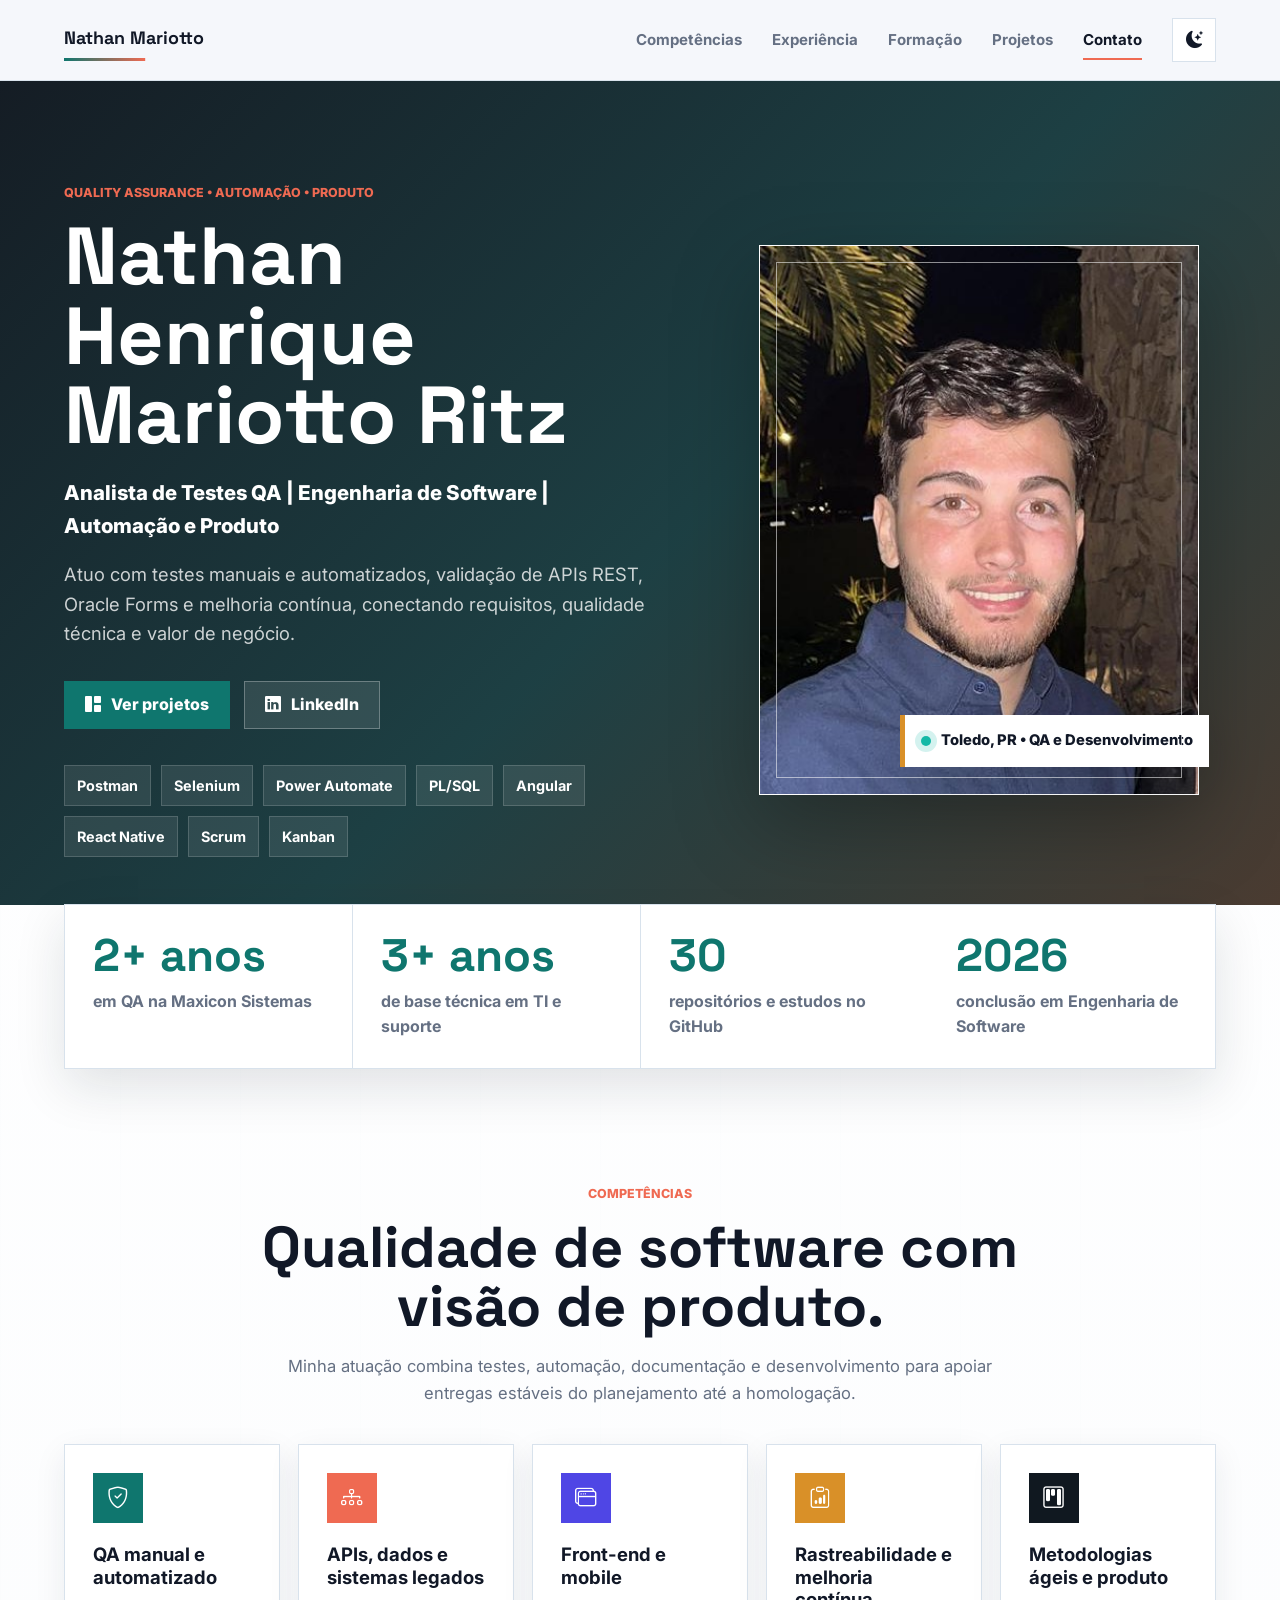
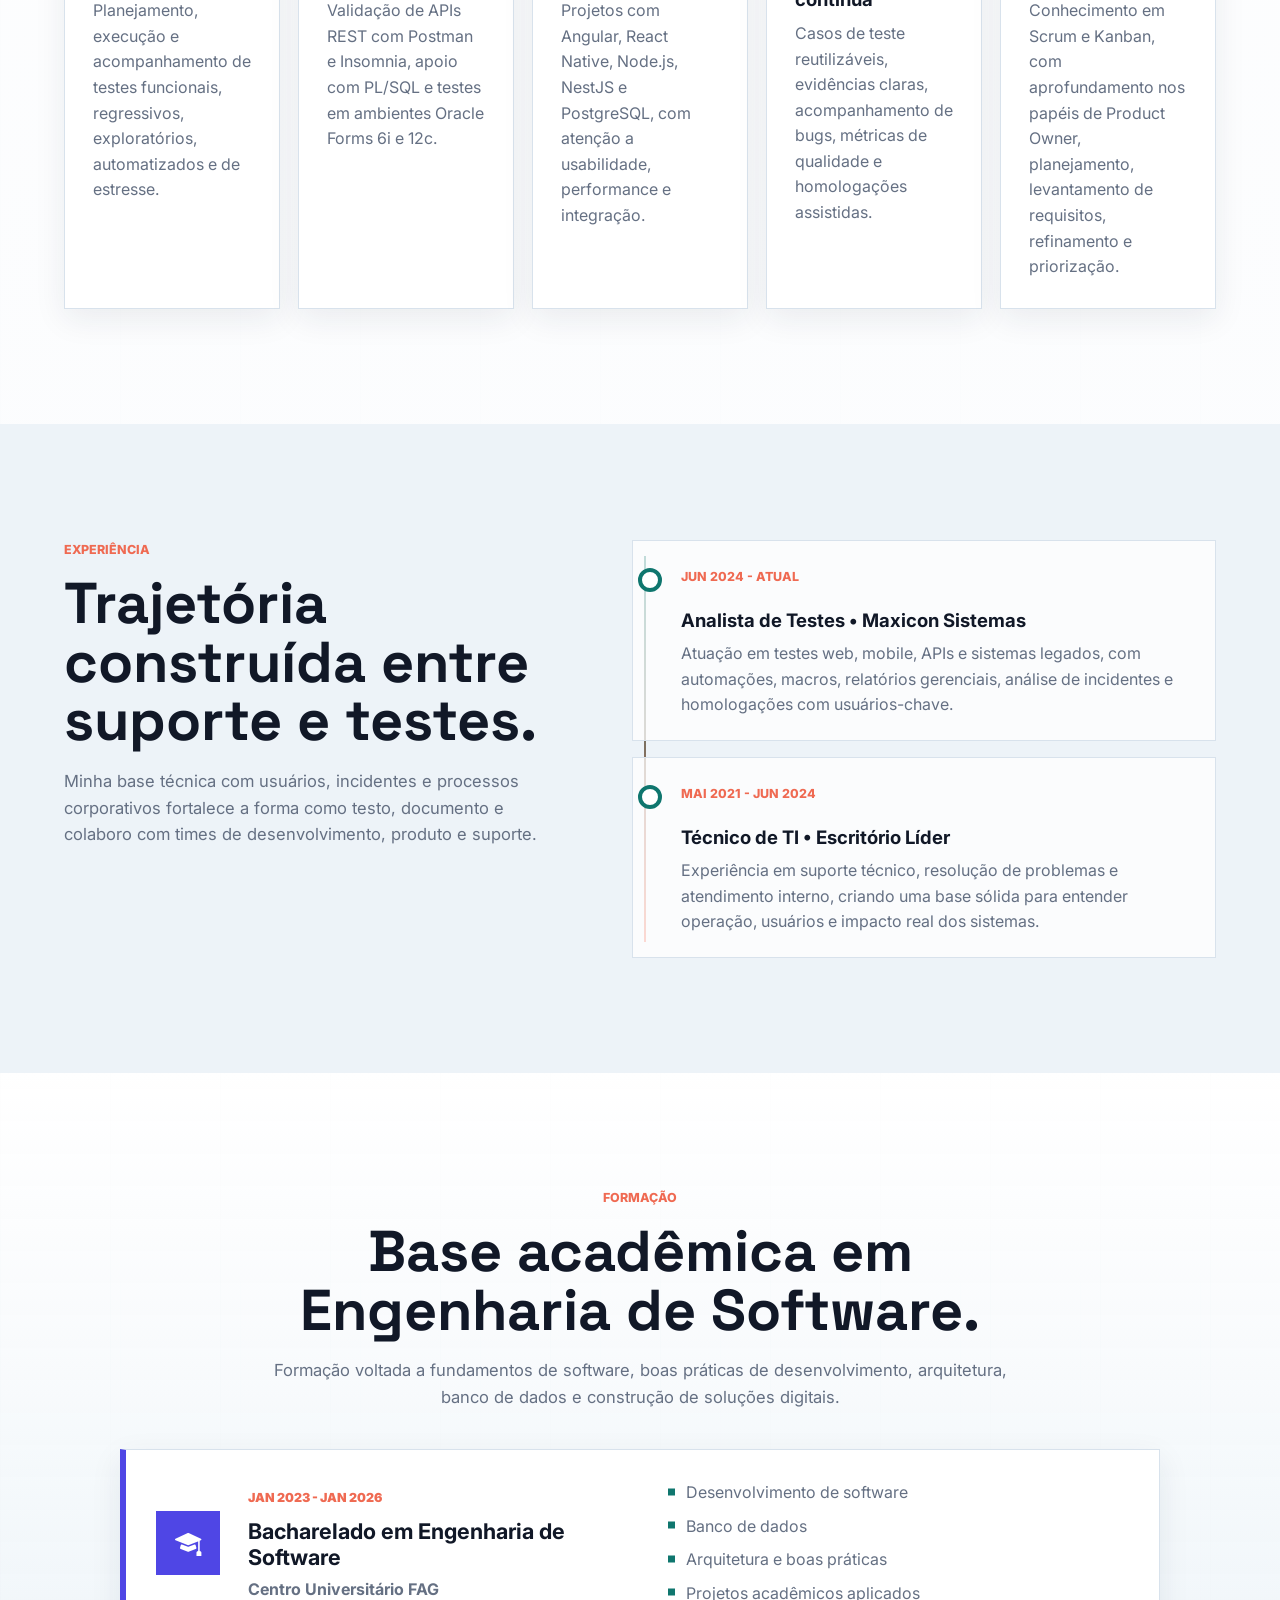
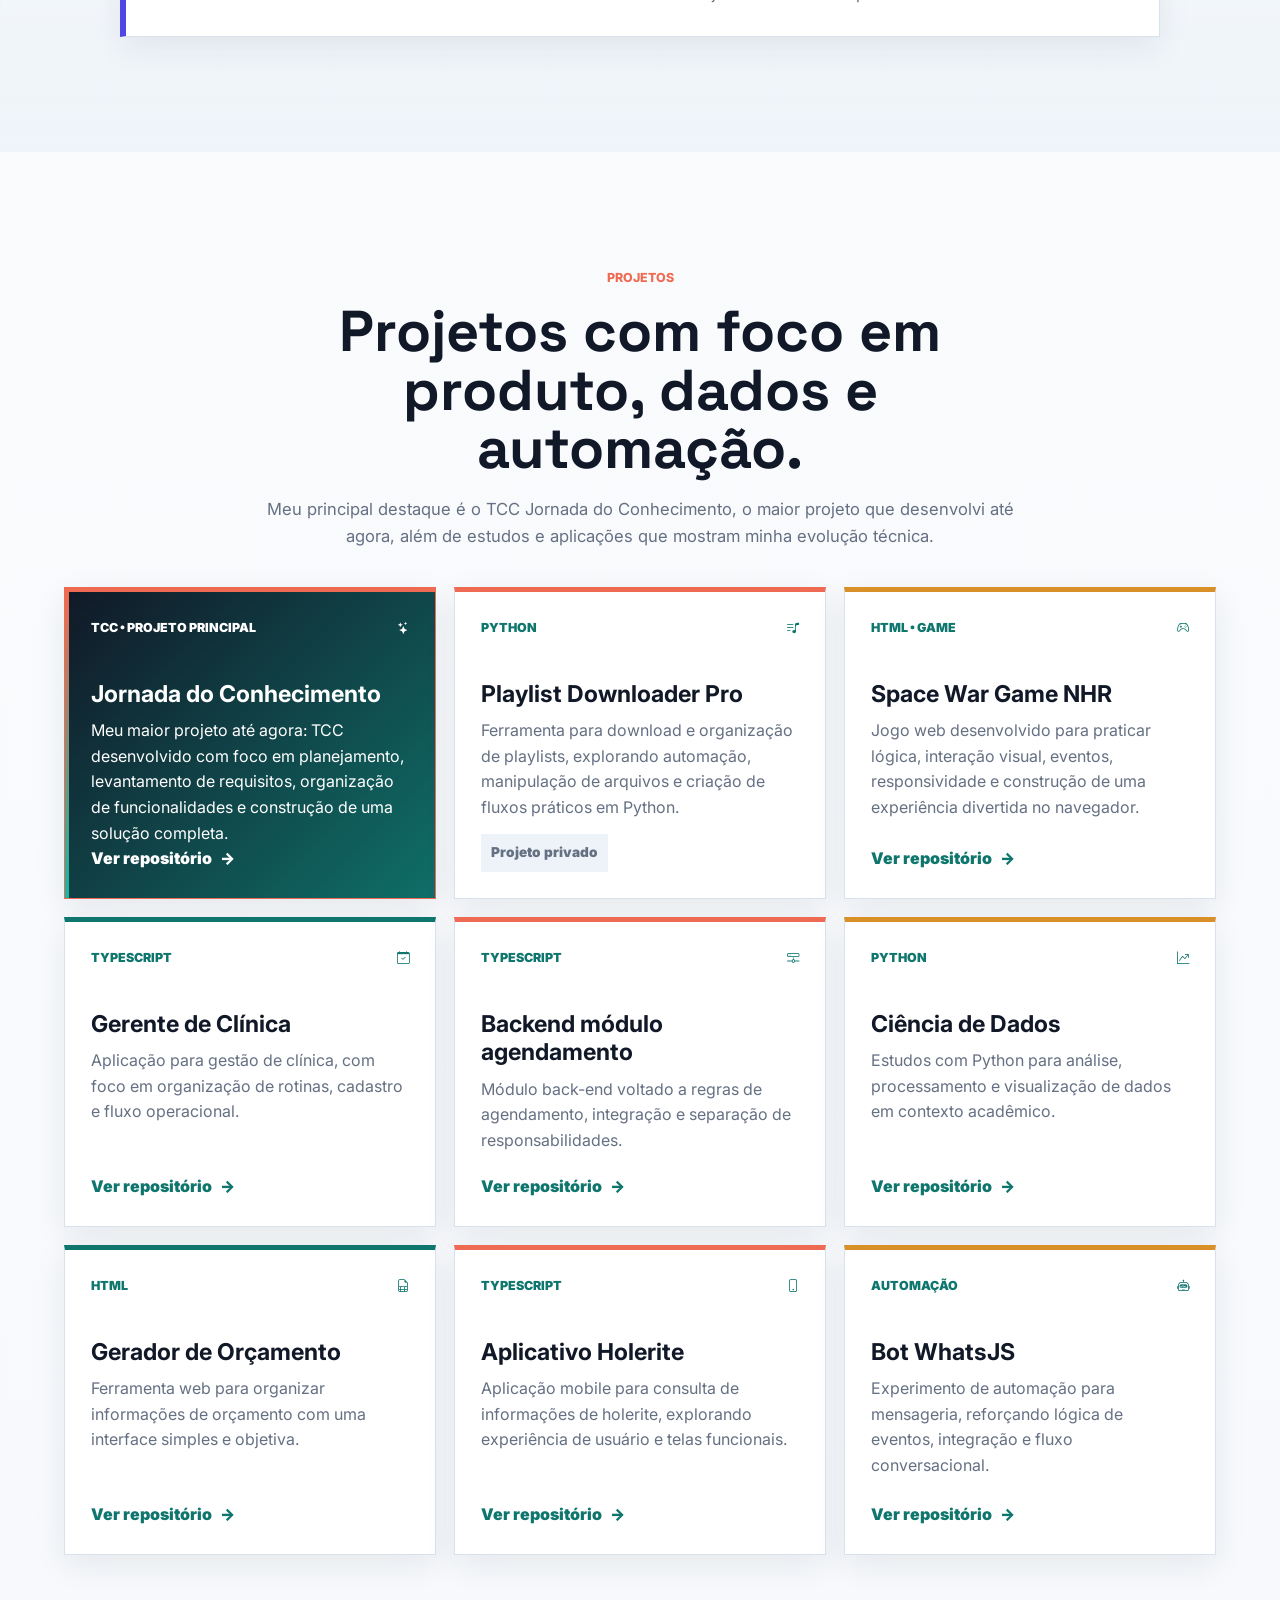
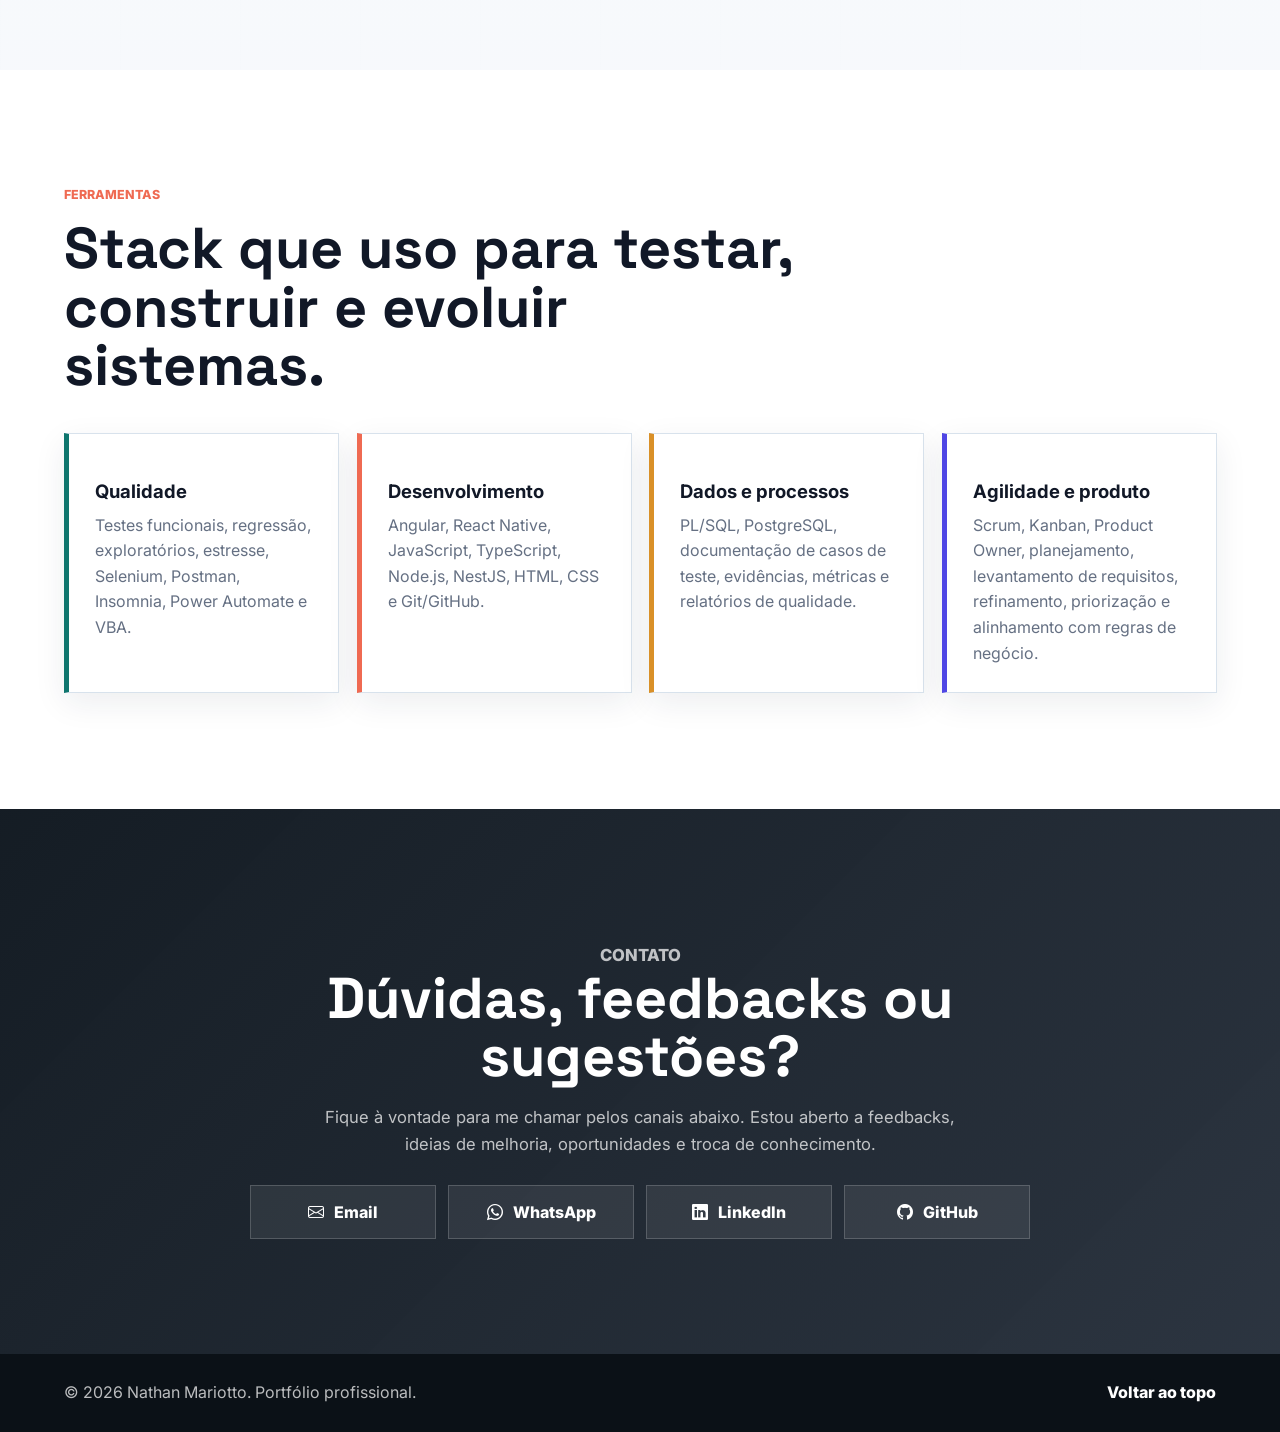
==== commit 3479f075: "Corrige link do TCC" ====
--- a/index.html
+++ b/index.html
@@ -289,7 +289,7 @@
               funcionalidades e construção de uma solução completa.
             </p>
             <a
-              href="https://github.com/Mariott0/jornada-do-conhecimento"
+              href="https://github.com/Leonardo-frachine/jogo_jornada_conhecimento"
               target="_blank"
               rel="noopener noreferrer"
               >Ver repositório</a
--- a/style.css
+++ b/style.css
@@ -115,6 +115,52 @@
     text-decoration: none;
 }
 
+@keyframes heroEntrance {
+    from {
+        opacity: 0;
+        transform: translateY(18px);
+    }
+    to {
+        opacity: 1;
+        transform: translateY(0);
+    }
+}
+
+@keyframes heroPhotoEntrance {
+    from {
+        opacity: 0;
+        transform: translateY(22px) scale(0.98);
+    }
+    to {
+        opacity: 1;
+        transform: translateY(0) scale(1);
+    }
+}
+
+@keyframes accentSweep {
+    from {
+        transform: translateX(-120%);
+    }
+    to {
+        transform: translateX(120%);
+    }
+}
+
+.reveal {
+    opacity: 0;
+    transform: translateY(24px);
+    transition:
+        opacity 620ms cubic-bezier(0.2, 0.8, 0.2, 1),
+        transform 620ms cubic-bezier(0.2, 0.8, 0.2, 1);
+    transition-delay: var(--reveal-delay, 0ms);
+    will-change: opacity, transform;
+}
+
+.reveal.is-visible {
+    opacity: 1;
+    transform: translateY(0);
+}
+
 .site-header {
     position: sticky;
     top: 0;
@@ -267,6 +313,41 @@
     max-width: 840px;
 }
 
+.hero .eyebrow,
+.hero h1,
+.hero-role,
+.hero-copy,
+.hero-actions,
+.hero-stack,
+.hero-visual {
+    animation: heroEntrance 720ms cubic-bezier(0.2, 0.8, 0.2, 1) both;
+}
+
+.hero h1 {
+    animation-delay: 90ms;
+}
+
+.hero-role {
+    animation-delay: 170ms;
+}
+
+.hero-copy {
+    animation-delay: 240ms;
+}
+
+.hero-actions {
+    animation-delay: 310ms;
+}
+
+.hero-stack {
+    animation-delay: 380ms;
+}
+
+.hero-visual {
+    animation-name: heroPhotoEntrance;
+    animation-delay: 220ms;
+}
+
 .eyebrow {
     margin: 0 0 14px;
     color: var(--coral);
@@ -372,6 +453,17 @@
     background: var(--surface);
     border: 1px solid rgba(255, 255, 255, 0.26);
     box-shadow: 0 28px 80px rgba(0, 0, 0, 0.28);
+}
+
+.portrait-frame::after {
+    position: absolute;
+    inset: 0;
+    z-index: 2;
+    background: linear-gradient(100deg, transparent 12%, rgba(255, 255, 255, 0.22) 48%, transparent 82%);
+    content: "";
+    transform: translateX(-120%);
+    animation: accentSweep 1100ms ease 720ms both;
+    pointer-events: none;
 }
 
 .portrait-frame::before {
@@ -429,6 +521,11 @@
     min-height: 132px;
     padding: 28px;
     background: var(--surface);
+    transition: transform 180ms ease, background 180ms ease;
+}
+
+.stats div:hover {
+    transform: translateY(-4px);
 }
 
 .stats strong {
@@ -505,7 +602,7 @@
 
 .expertise-card:hover {
     border-color: rgba(15, 118, 110, 0.38);
-    transform: translateY(-4px);
+    transform: translateY(-6px);
 }
 
 .expertise-card i {
@@ -581,6 +678,12 @@
     padding: 22px 24px 22px 48px;
     background: var(--timeline-surface);
     border: 1px solid var(--line);
+    transition: transform 180ms ease, border-color 180ms ease;
+}
+
+.timeline-item:hover {
+    border-color: rgba(15, 118, 110, 0.38);
+    transform: translateX(4px);
 }
 
 .timeline-item::before {
@@ -683,12 +786,31 @@
     min-height: 310px;
     padding: 26px;
     border-top: 5px solid var(--teal);
+    transition: transform 180ms ease, border-color 180ms ease, box-shadow 180ms ease;
+}
+
+.project-card:hover {
+    box-shadow: 0 18px 42px rgba(26, 41, 58, 0.13);
+    transform: translateY(-6px);
 }
 
 .project-card.featured {
     color: var(--hero-text);
     background: var(--featured-project-background);
     border-color: var(--coral);
+    position: relative;
+    overflow: hidden;
+}
+
+.project-card.featured::before {
+    position: absolute;
+    top: 0;
+    right: auto;
+    bottom: 0;
+    left: 0;
+    width: 4px;
+    background: linear-gradient(var(--coral), var(--teal-2));
+    content: "";
 }
 
 .project-card.featured h3,
@@ -827,6 +949,22 @@
     transform: translateY(-2px);
 }
 
+@media (prefers-reduced-motion: reduce) {
+    *,
+    *::before,
+    *::after {
+        animation-duration: 0.01ms !important;
+        animation-iteration-count: 1 !important;
+        scroll-behavior: auto !important;
+        transition-duration: 0.01ms !important;
+    }
+
+    .reveal {
+        opacity: 1;
+        transform: none;
+    }
+}
+
 .site-footer {
     display: flex;
     align-items: center;
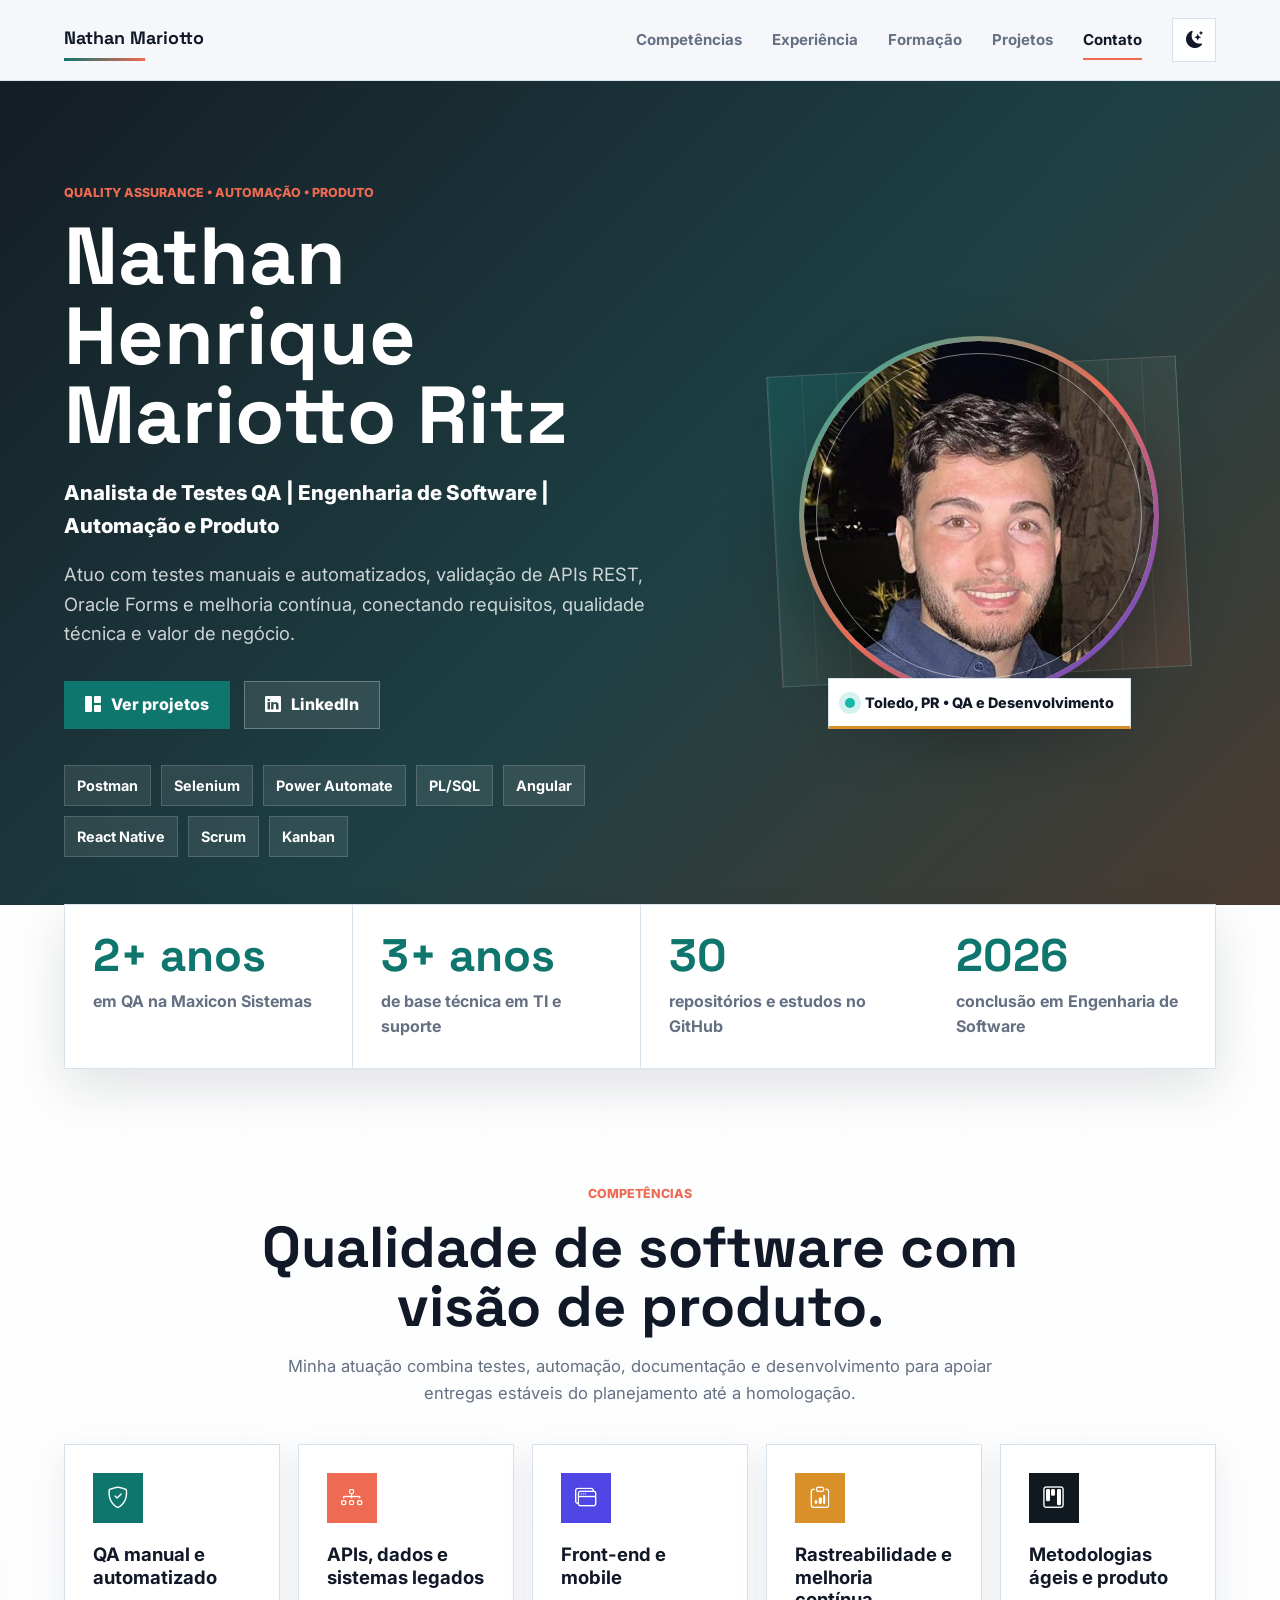
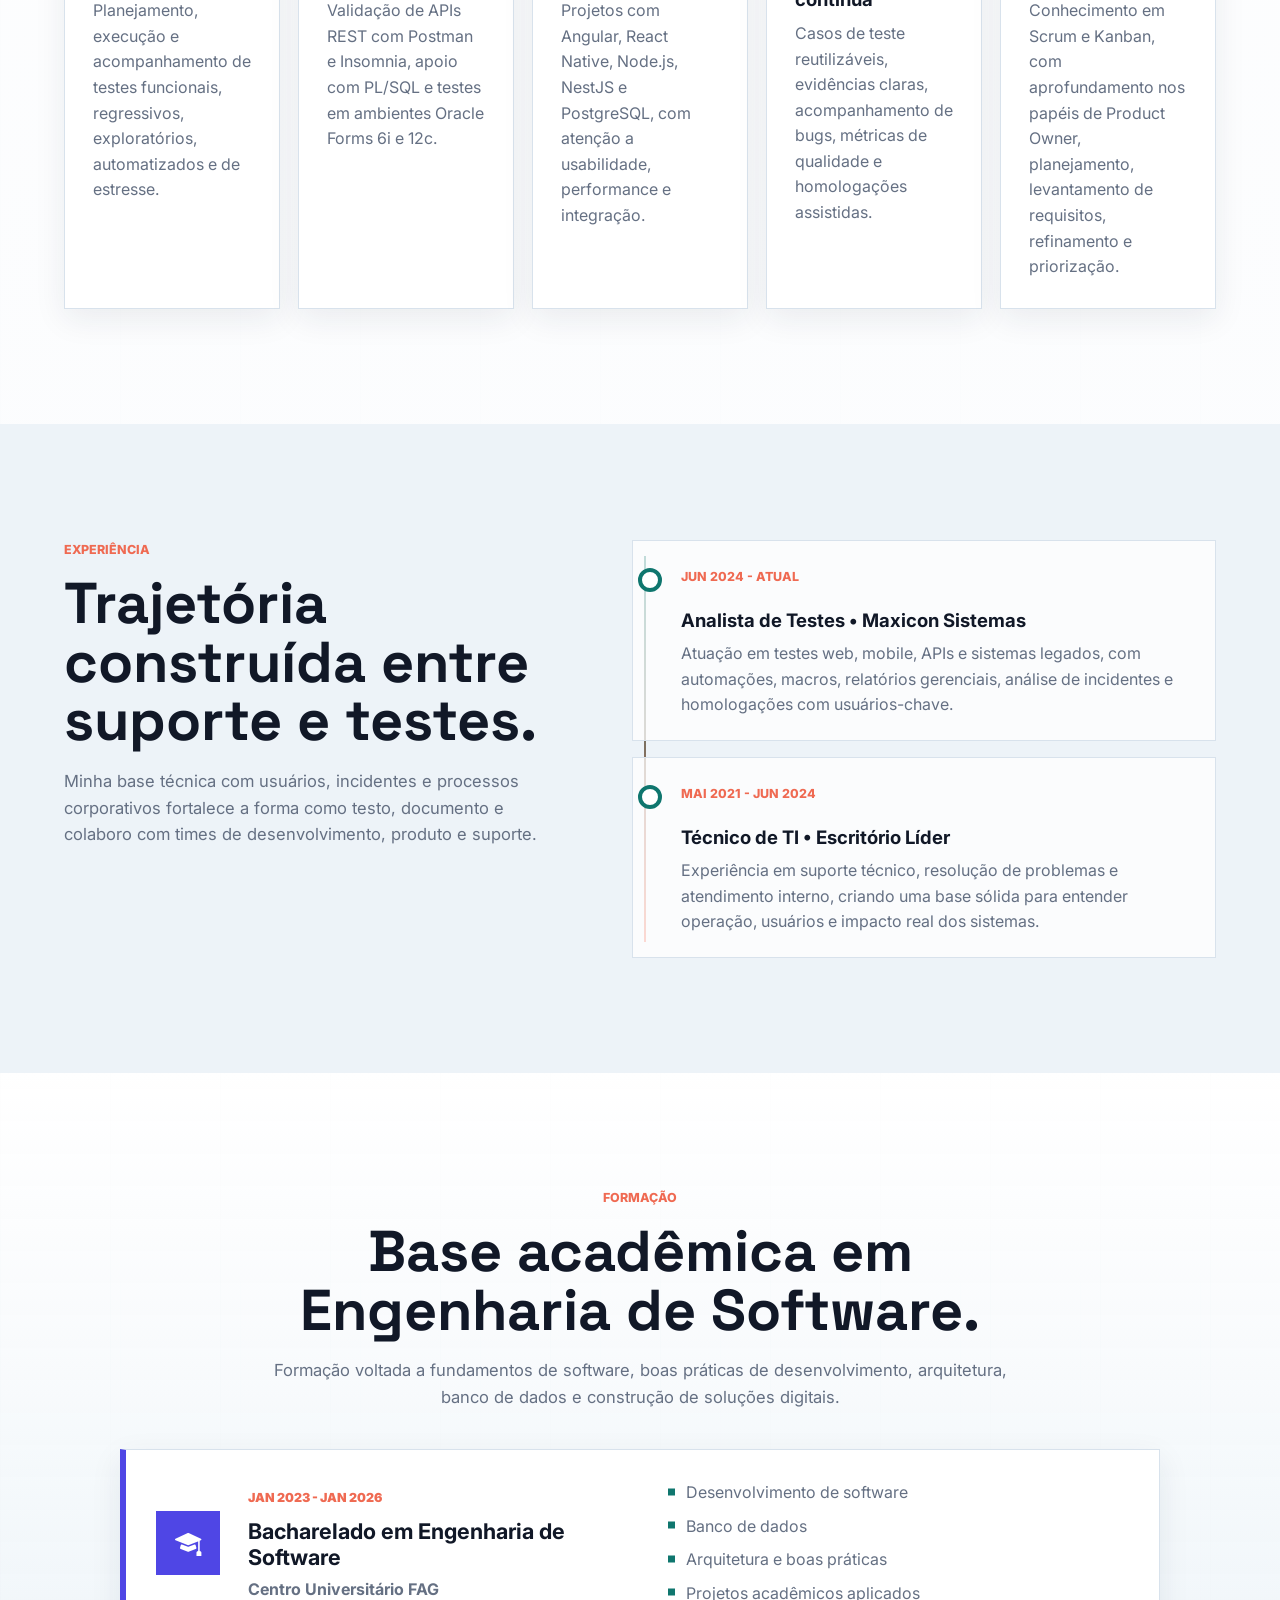
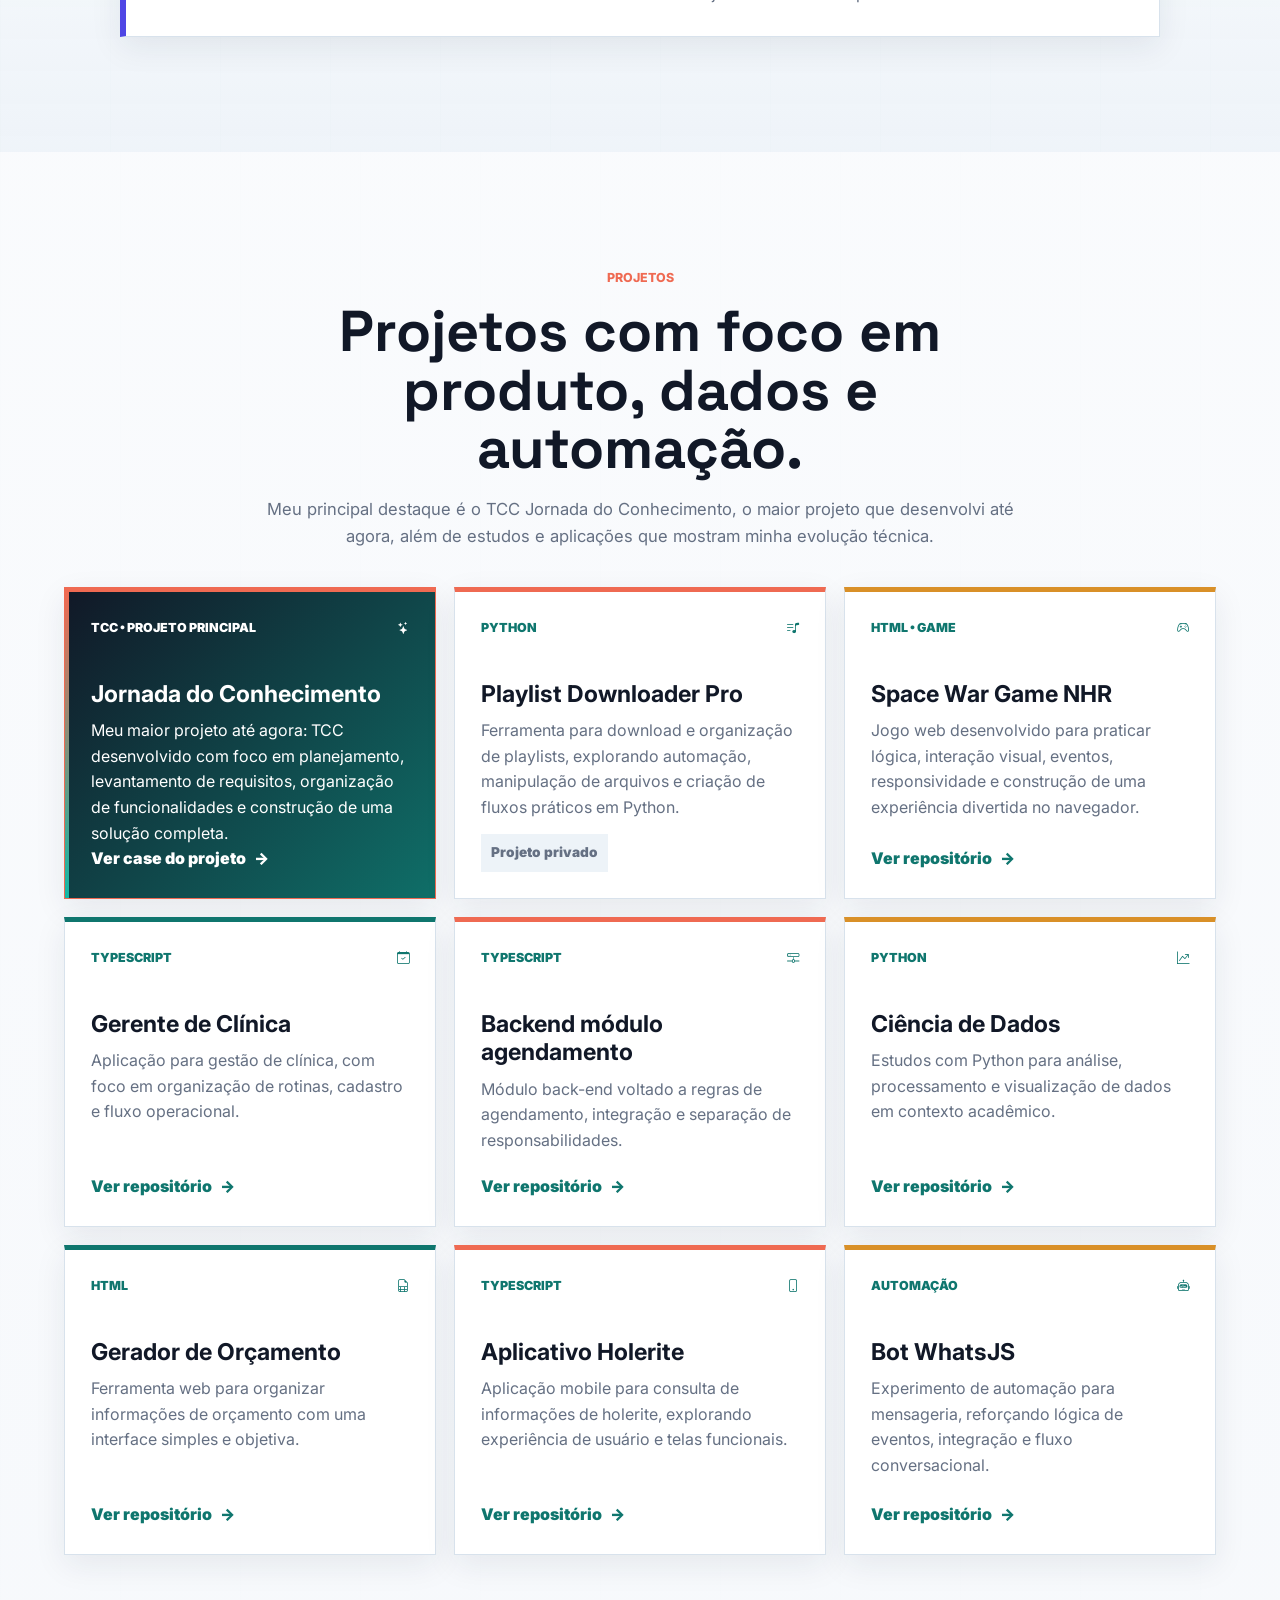
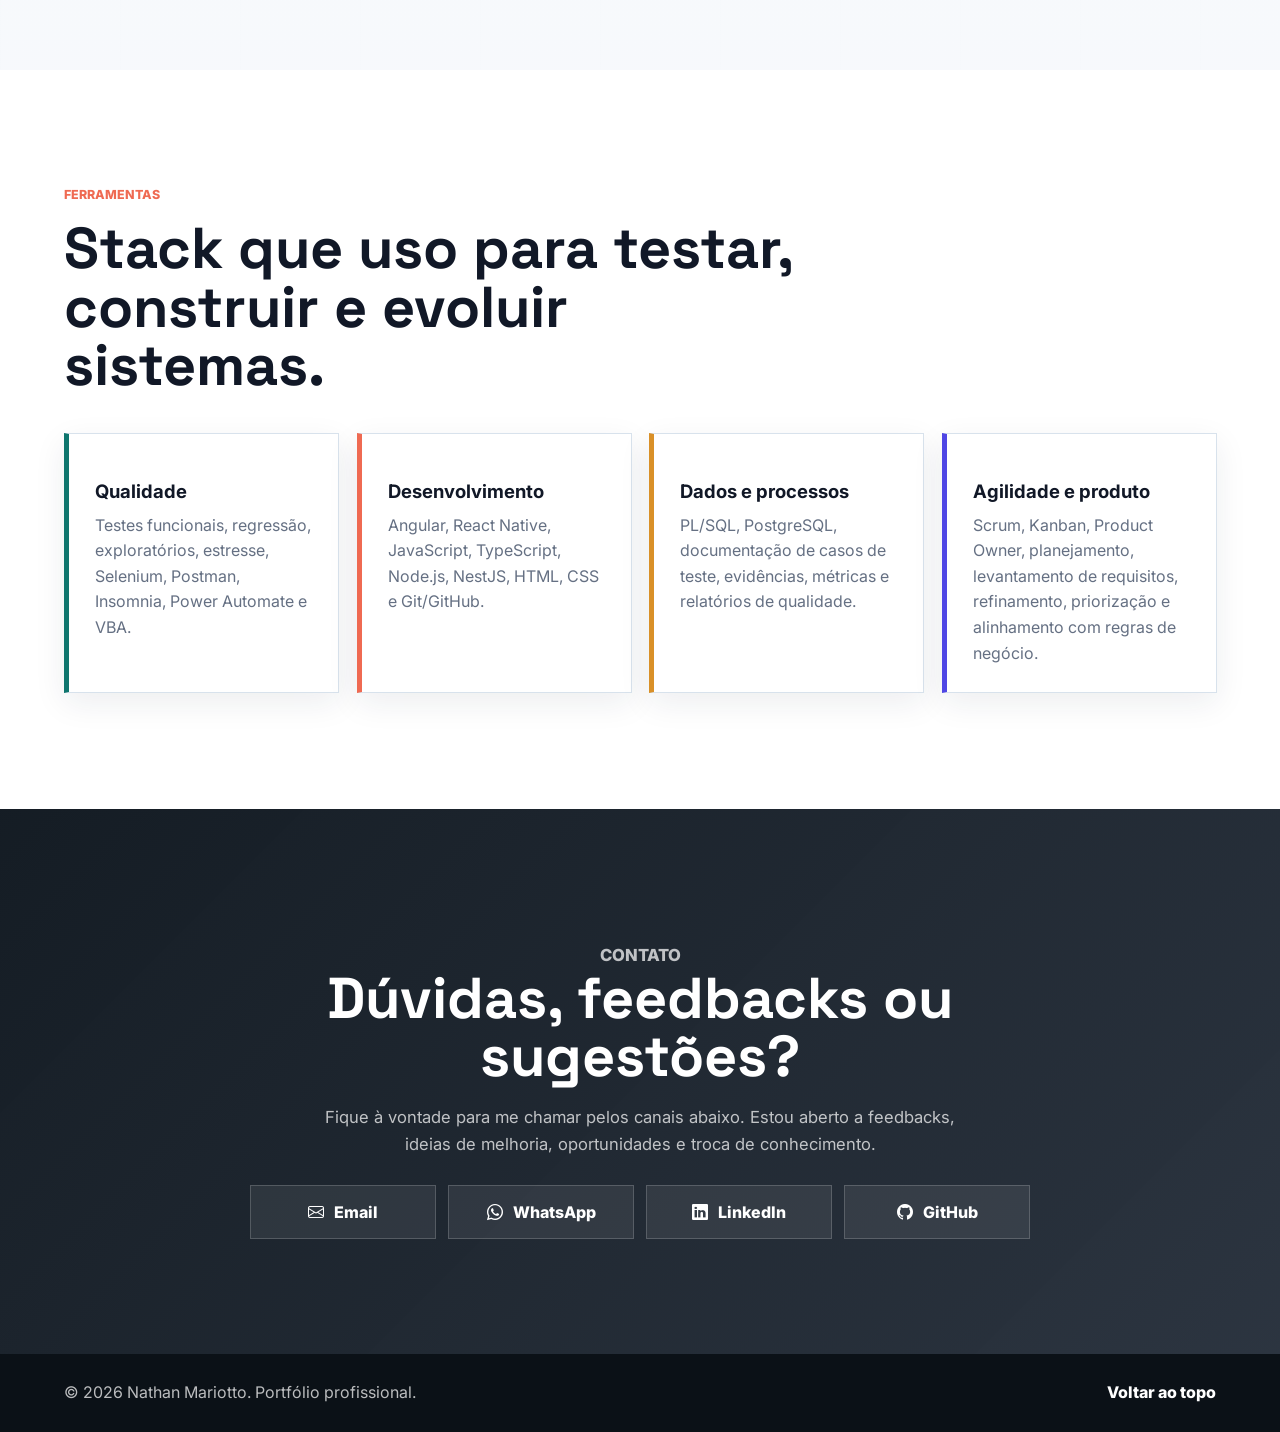
==== commit a00ce415: "Adiciona case do Jornada do Conhecimento" ====
--- a/index.html
+++ b/index.html
@@ -288,12 +288,7 @@
               planejamento, levantamento de requisitos, organização de
               funcionalidades e construção de uma solução completa.
             </p>
-            <a
-              href="https://github.com/Leonardo-frachine/jogo_jornada_conhecimento"
-              target="_blank"
-              rel="noopener noreferrer"
-              >Ver repositório</a
-            >
+            <a href="jornada/">Ver case do projeto</a>
           </article>
           <article class="project-card">
             <div class="project-topline">
--- a/style.css
+++ b/style.css
@@ -443,16 +443,36 @@
 .hero-visual {
     position: relative;
     justify-self: center;
-    width: min(100%, 440px);
+    display: grid;
+    justify-items: center;
+    width: min(100%, 410px);
+    padding: 24px 10px 0;
+    isolation: isolate;
+}
+
+.hero-visual::before {
+    position: absolute;
+    inset: 54px 0 52px;
+    z-index: -1;
+    background:
+        linear-gradient(135deg, rgba(20, 184, 166, 0.14), rgba(239, 106, 82, 0.12)),
+        repeating-linear-gradient(90deg, rgba(255, 255, 255, 0.08) 0 1px, transparent 1px 34px);
+    border: 1px solid rgba(255, 255, 255, 0.14);
+    content: "";
+    transform: rotate(-3deg);
 }
 
 .portrait-frame {
     position: relative;
     overflow: hidden;
-    aspect-ratio: 4 / 5;
-    background: var(--surface);
-    border: 1px solid rgba(255, 255, 255, 0.26);
-    box-shadow: 0 28px 80px rgba(0, 0, 0, 0.28);
+    width: min(100%, 360px);
+    aspect-ratio: 1;
+    background:
+        linear-gradient(var(--surface), var(--surface)) padding-box,
+        linear-gradient(135deg, var(--teal-2), var(--coral), var(--violet)) border-box;
+    border: 5px solid transparent;
+    border-radius: 50%;
+    box-shadow: 0 30px 70px rgba(0, 0, 0, 0.34);
 }
 
 .portrait-frame::after {
@@ -468,9 +488,10 @@
 
 .portrait-frame::before {
     position: absolute;
-    inset: 16px;
+    inset: 12px;
     z-index: 1;
-    border: 1px solid rgba(255, 255, 255, 0.54);
+    border: 1px solid rgba(255, 255, 255, 0.48);
+    border-radius: 50%;
     content: "";
 }
 
@@ -478,27 +499,29 @@
     width: 100%;
     height: 100%;
     object-fit: cover;
-    object-position: 48% 30%;
+    object-position: 48% 25%;
 }
 
 .availability-card {
-    position: absolute;
-    right: -10px;
-    bottom: 28px;
+    position: relative;
+    z-index: 3;
     display: inline-flex;
     align-items: center;
     gap: 10px;
-    max-width: min(320px, 92%);
-    padding: 14px 16px;
+    max-width: min(360px, calc(100% - 28px));
+    margin-top: -18px;
+    padding: 12px 16px;
     color: var(--ink);
     background: var(--floating-surface);
-    border-left: 5px solid var(--amber);
+    border: 1px solid var(--line);
+    border-bottom: 3px solid var(--amber);
     box-shadow: var(--shadow);
-    font-size: 0.92rem;
+    font-size: 0.9rem;
     font-weight: 800;
 }
 
 .status-dot {
+    flex: 0 0 auto;
     width: 10px;
     height: 10px;
     background: var(--teal-2);
@@ -1049,8 +1072,8 @@
     }
 
     .availability-card {
-        right: 12px;
-        bottom: 16px;
+        max-width: 100%;
+        margin-top: -14px;
     }
 
     .tool-columns {
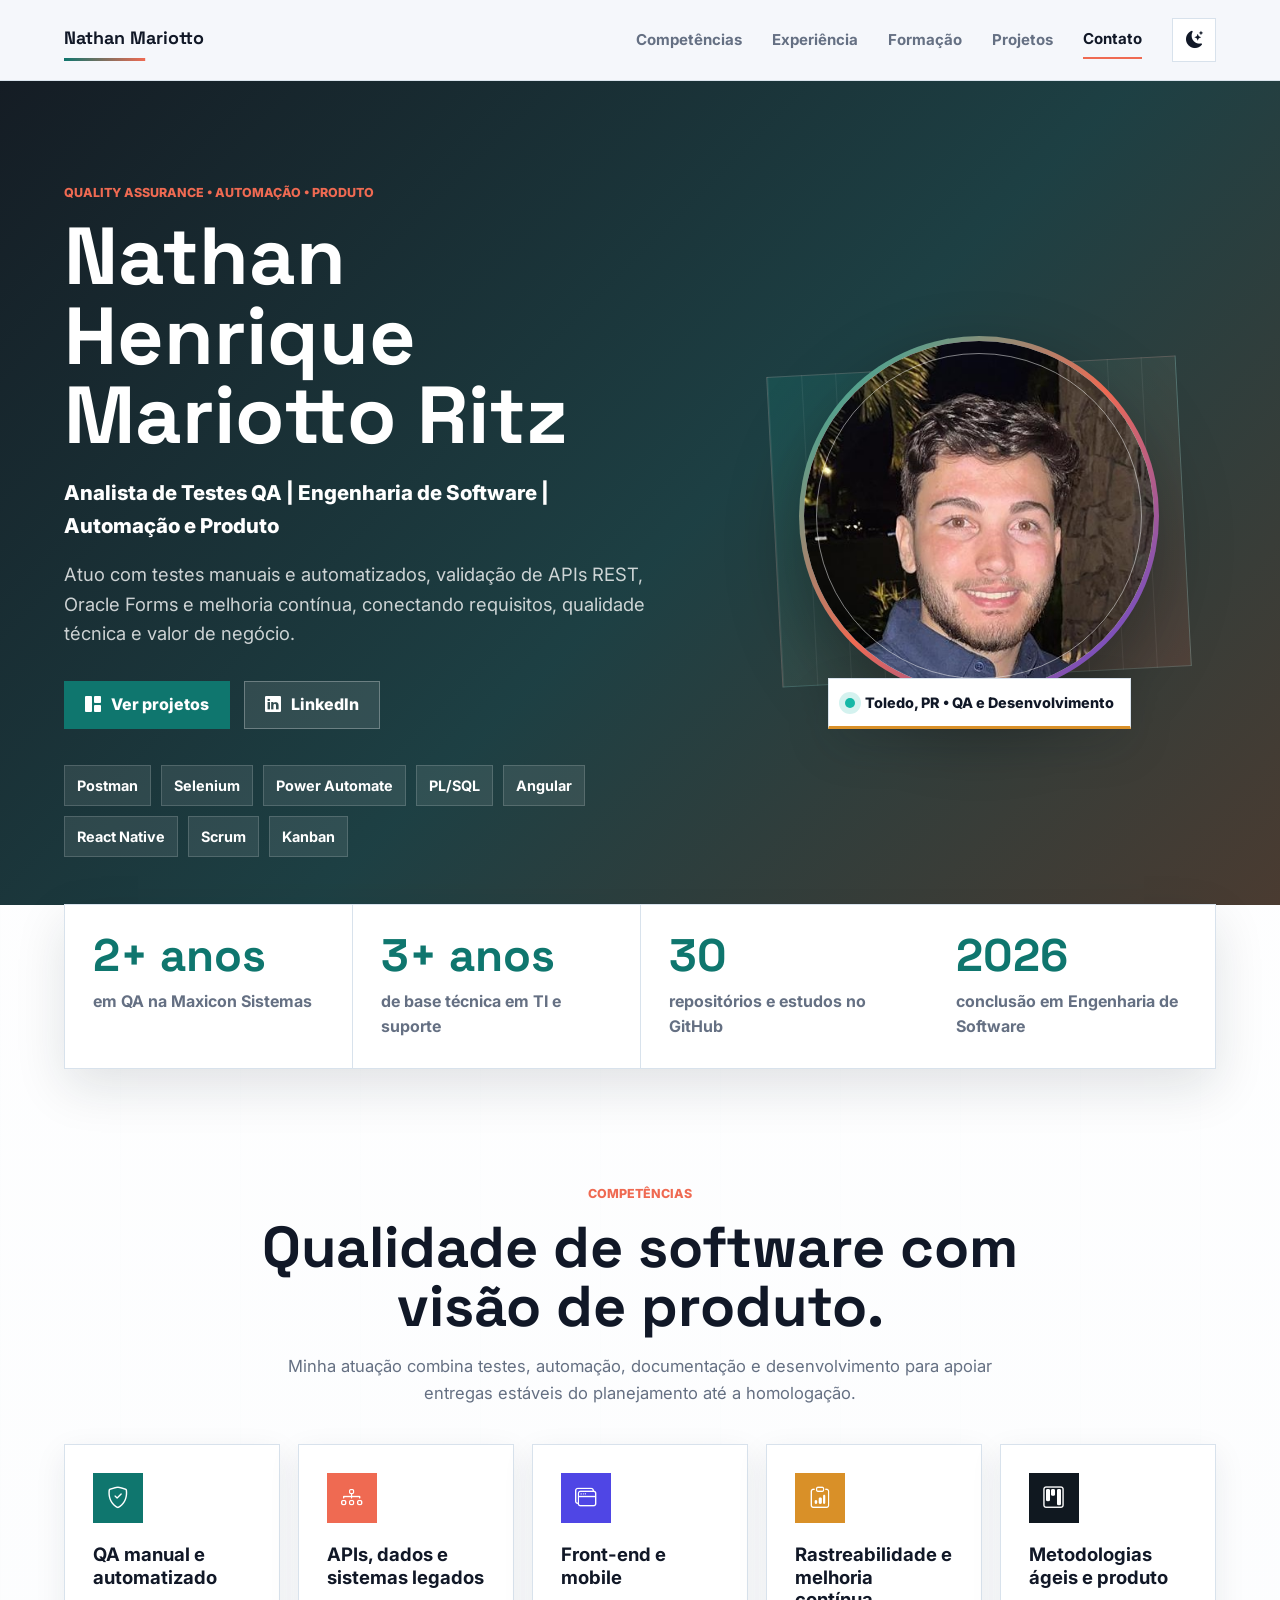
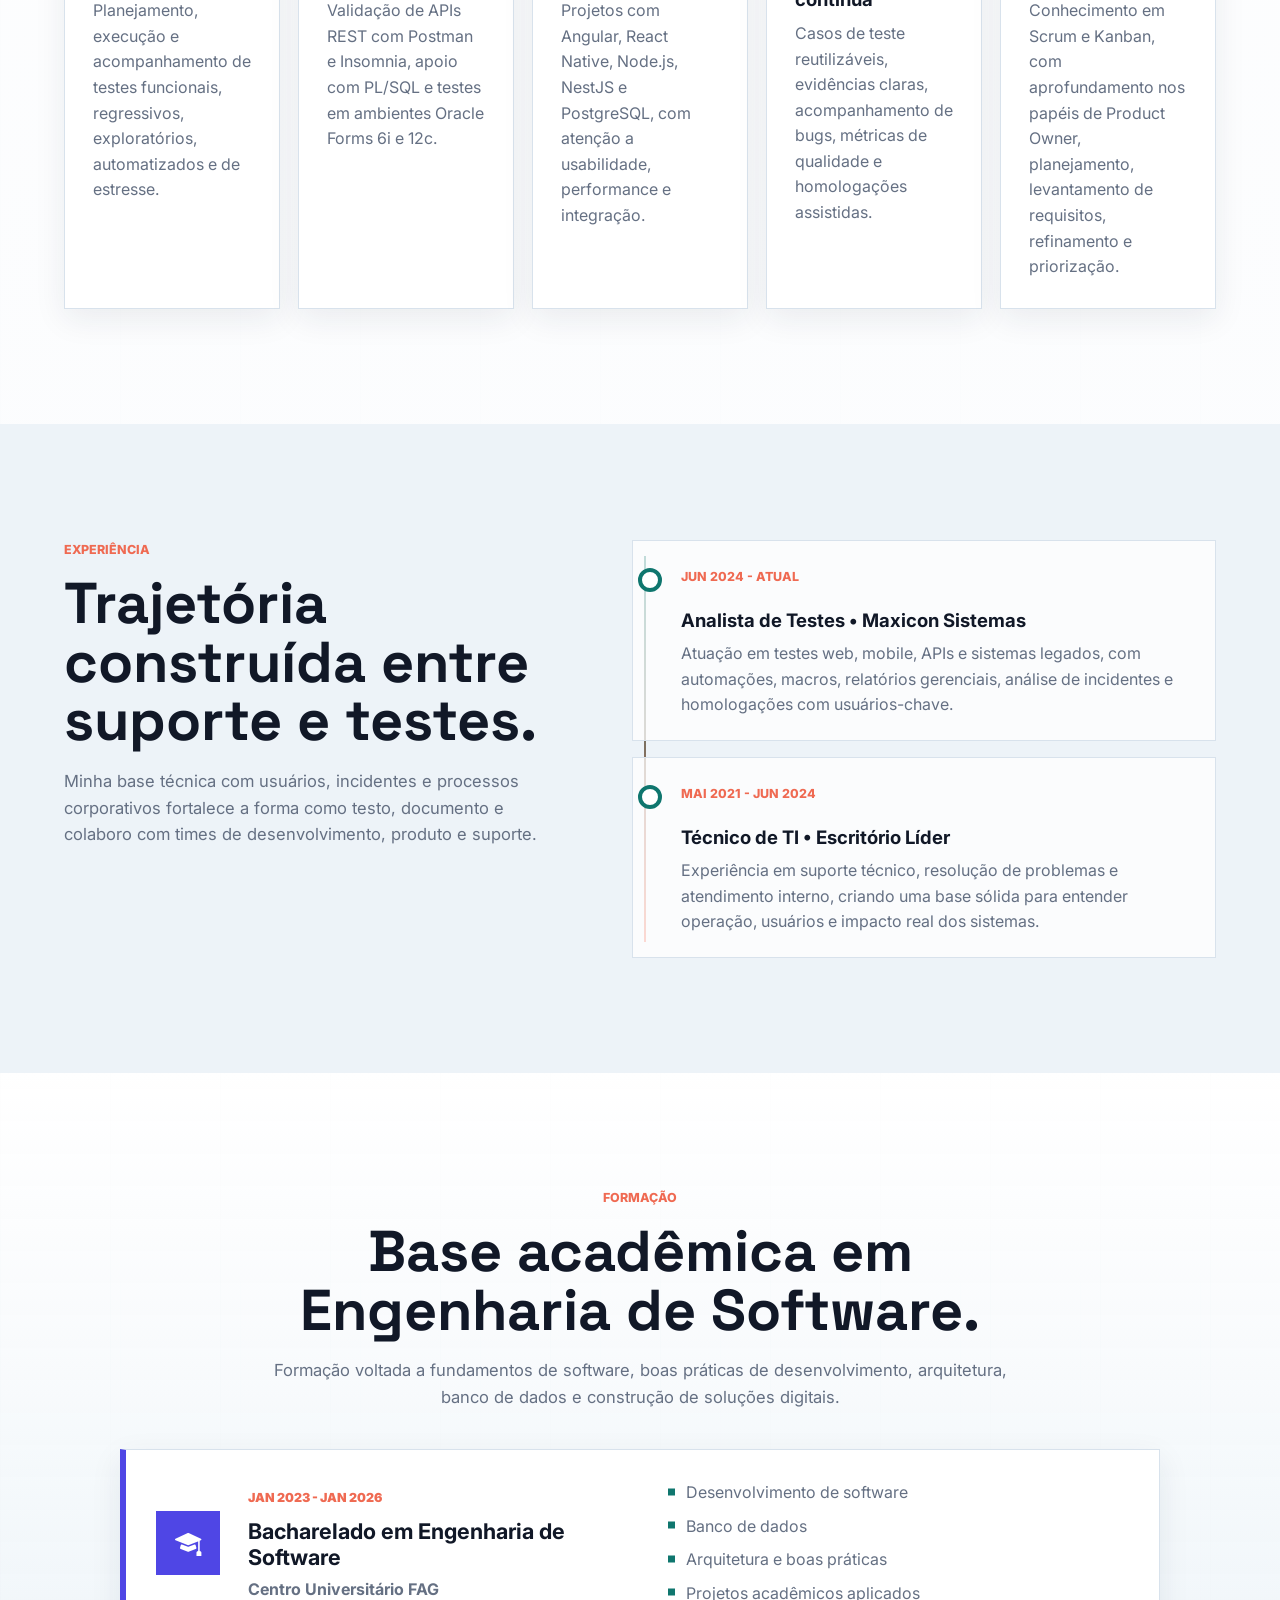
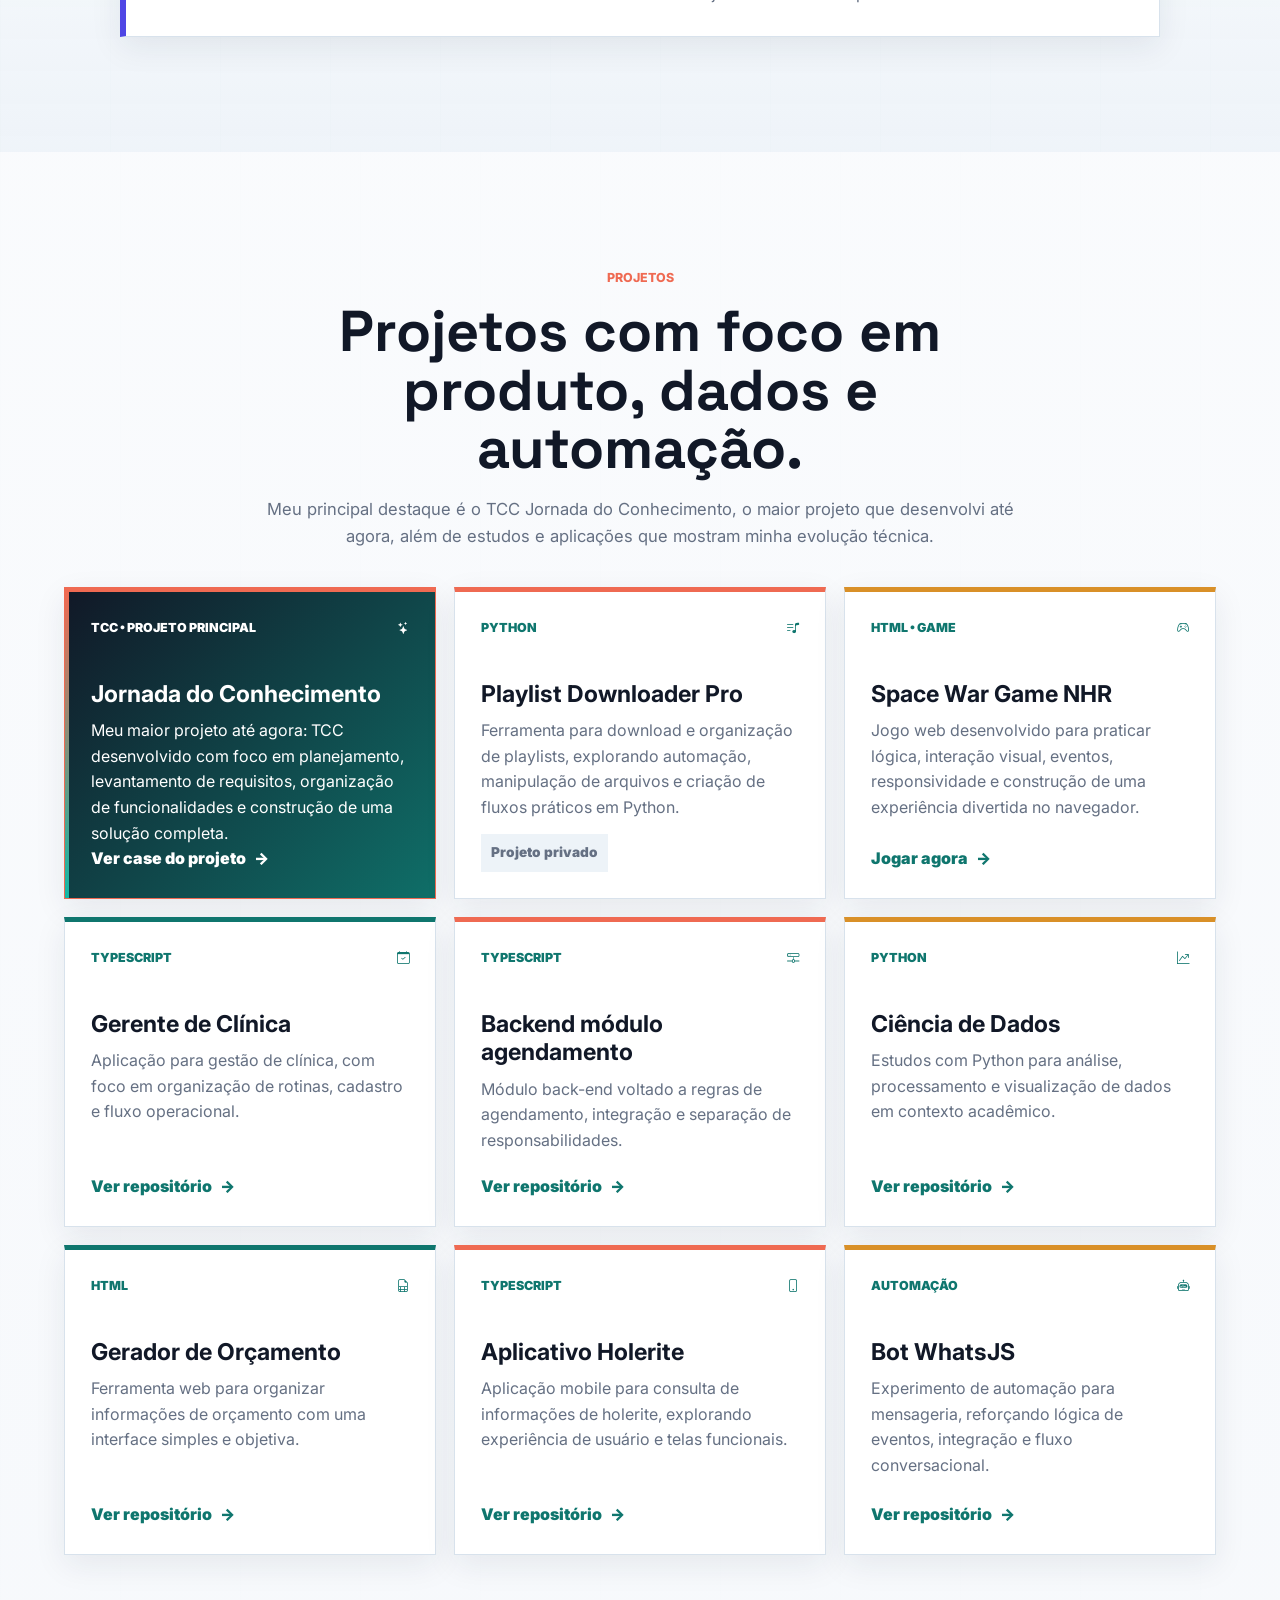
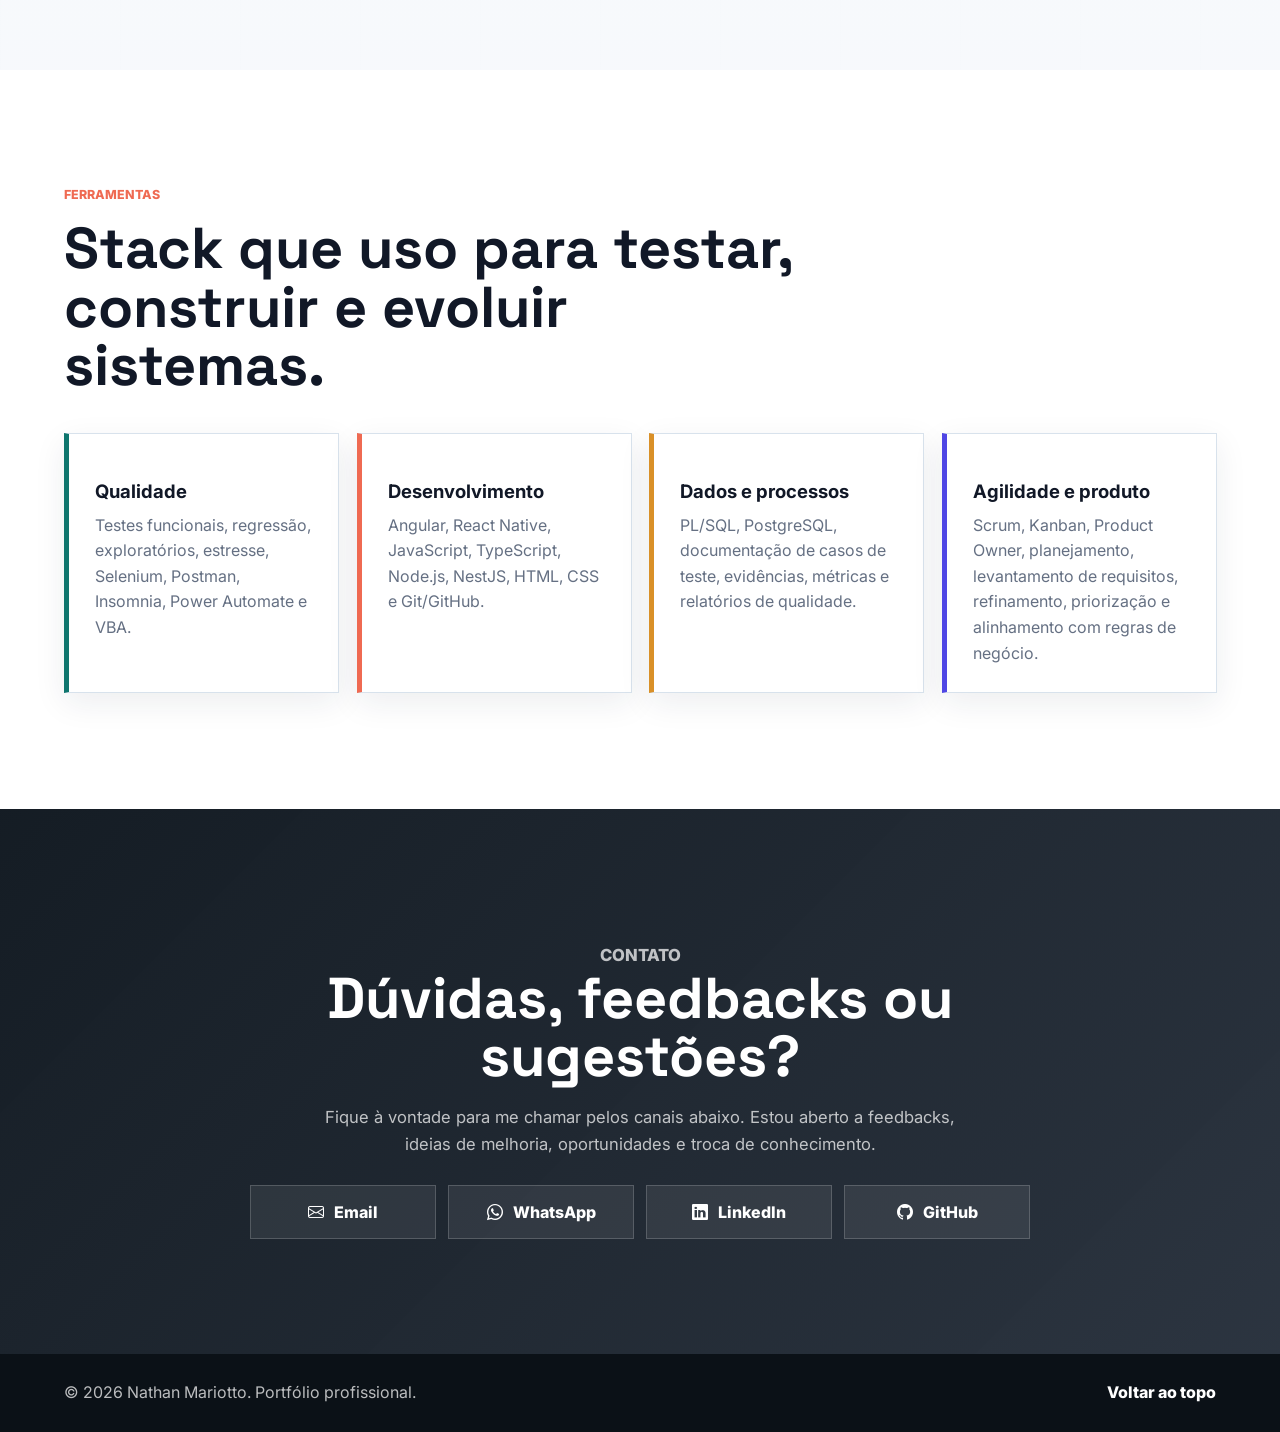
==== commit 9b801220: "Adiciona Space War e animacoes" ====
--- a/index.html
+++ b/index.html
@@ -314,12 +314,7 @@
               eventos, responsividade e construção de uma experiência divertida
               no navegador.
             </p>
-            <a
-              href="https://github.com/Mariott0/spacewargamenhr"
-              target="_blank"
-              rel="noopener noreferrer"
-              >Ver repositório</a
-            >
+            <a href="spacewar/">Jogar agora</a>
           </article>
           <article class="project-card">
             <div class="project-topline">
--- a/style.css
+++ b/style.css
@@ -96,6 +96,10 @@
     color-scheme: light;
 }
 
+section[id] {
+    scroll-margin-top: 96px;
+}
+
 body {
     margin: 0;
     background: var(--body-background);
@@ -105,6 +109,21 @@
     transition: background 180ms ease, color 180ms ease;
 }
 
+body::before {
+    position: fixed;
+    top: 0;
+    right: 0;
+    left: 0;
+    z-index: 60;
+    height: 3px;
+    background: linear-gradient(90deg, var(--teal), var(--coral), var(--amber));
+    content: "";
+    pointer-events: none;
+    transform: scaleX(var(--scroll-progress, 0));
+    transform-origin: left;
+    transition: transform 90ms linear;
+}
+
 img {
     display: block;
     max-width: 100%;
@@ -143,6 +162,26 @@
     }
     to {
         transform: translateX(120%);
+    }
+}
+
+@keyframes ambientFloat {
+    0%,
+    100% {
+        transform: translateY(0);
+    }
+    50% {
+        transform: translateY(-8px);
+    }
+}
+
+@keyframes quickPress {
+    0%,
+    100% {
+        transform: scale(1);
+    }
+    50% {
+        transform: scale(0.97);
     }
 }
 
@@ -173,7 +212,15 @@
     background: var(--header-background);
     border-bottom: 1px solid var(--header-border);
     backdrop-filter: blur(18px);
-    transition: background 180ms ease, border-color 180ms ease;
+    transition: background 180ms ease, border-color 180ms ease, box-shadow 180ms ease, padding 180ms ease;
+}
+
+.site-header.is-scrolled {
+    box-shadow: 0 14px 34px rgba(20, 31, 45, 0.12);
+}
+
+html[data-theme="dark"] .site-header.is-scrolled {
+    box-shadow: 0 14px 34px rgba(0, 0, 0, 0.34);
 }
 
 .brand {
@@ -270,8 +317,10 @@
 }
 
 .main-nav a {
+    display: inline-flex;
     position: relative;
     padding: 8px 0;
+    transition: color 180ms ease, transform 180ms ease;
 }
 
 .main-nav a::after {
@@ -290,6 +339,7 @@
 .main-nav a:hover,
 .main-nav a.is-active {
     color: var(--ink);
+    transform: translateY(-1px);
 }
 
 .main-nav a:hover::after,
@@ -394,21 +444,53 @@
 }
 
 .button {
+    position: relative;
     display: inline-flex;
     align-items: center;
     justify-content: center;
     gap: 10px;
     min-height: 48px;
     padding: 0 20px;
+    overflow: hidden;
     border: 1px solid transparent;
     font-weight: 800;
     cursor: pointer;
-    transition: transform 180ms ease, box-shadow 180ms ease, background 180ms ease;
+    transition: transform 180ms ease, box-shadow 180ms ease, background 180ms ease, border-color 180ms ease;
+}
+
+.button::before {
+    position: absolute;
+    inset: 0;
+    background: linear-gradient(110deg, transparent 18%, rgba(255, 255, 255, 0.24) 48%, transparent 78%);
+    content: "";
+    opacity: 0;
+    pointer-events: none;
+    transform: translateX(-110%);
+    transition: opacity 180ms ease, transform 520ms ease;
+}
+
+.button:hover::before {
+    opacity: 1;
+    transform: translateX(110%);
+}
+
+.button i {
+    transition: transform 180ms ease;
 }
 
 .button:hover {
     transform: translateY(-2px);
     box-shadow: 0 14px 32px rgba(0, 0, 0, 0.18);
+}
+
+.button:hover i {
+    transform: translateX(2px);
+}
+
+.button.is-pressed,
+.contact-links a.is-pressed,
+.theme-toggle.is-pressed {
+    animation: quickPress 240ms ease;
 }
 
 .button.primary {
@@ -473,6 +555,7 @@
     border: 5px solid transparent;
     border-radius: 50%;
     box-shadow: 0 30px 70px rgba(0, 0, 0, 0.34);
+    animation: ambientFloat 7s ease-in-out 1200ms infinite;
 }
 
 .portrait-frame::after {
@@ -636,6 +719,11 @@
     color: #ffffff;
     background: var(--teal);
     font-size: 1.35rem;
+    transition: transform 180ms ease;
+}
+
+.expertise-card:hover i {
+    transform: rotate(-4deg) scale(1.06);
 }
 
 .expertise-card:nth-child(2) i {
@@ -804,17 +892,37 @@
 }
 
 .project-card {
+    position: relative;
     display: flex;
     flex-direction: column;
     min-height: 310px;
     padding: 26px;
+    overflow: hidden;
     border-top: 5px solid var(--teal);
     transition: transform 180ms ease, border-color 180ms ease, box-shadow 180ms ease;
+}
+
+.project-card::after {
+    position: absolute;
+    top: 0;
+    left: -60%;
+    width: 60%;
+    height: 5px;
+    background: linear-gradient(90deg, transparent, rgba(255, 255, 255, 0.72), transparent);
+    content: "";
+    opacity: 0;
+    pointer-events: none;
+    transition: left 640ms ease, opacity 180ms ease;
 }
 
 .project-card:hover {
     box-shadow: 0 18px 42px rgba(26, 41, 58, 0.13);
     transform: translateY(-6px);
+}
+
+.project-card:hover::after {
+    left: 100%;
+    opacity: 1;
 }
 
 .project-card.featured {
@@ -875,6 +983,12 @@
     margin-top: auto;
     color: var(--teal);
     font-weight: 900;
+    transition: color 180ms ease, transform 180ms ease;
+}
+
+.project-card a:hover {
+    color: var(--coral);
+    transform: translateX(3px);
 }
 
 .project-card a::after {
@@ -953,6 +1067,7 @@
 }
 
 .contact-links a {
+    position: relative;
     display: inline-flex;
     align-items: center;
     gap: 10px;
@@ -963,12 +1078,13 @@
     background: var(--contact-link-background);
     border: 1px solid var(--contact-link-border);
     font-weight: 800;
-    transition: transform 180ms ease, background 180ms ease, border-color 180ms ease;
+    transition: transform 180ms ease, background 180ms ease, border-color 180ms ease, box-shadow 180ms ease;
 }
 
 .contact-links a:hover {
     background: var(--contact-link-hover);
     border-color: rgba(20, 184, 166, 0.72);
+    box-shadow: 0 16px 36px rgba(0, 0, 0, 0.2);
     transform: translateY(-2px);
 }
 
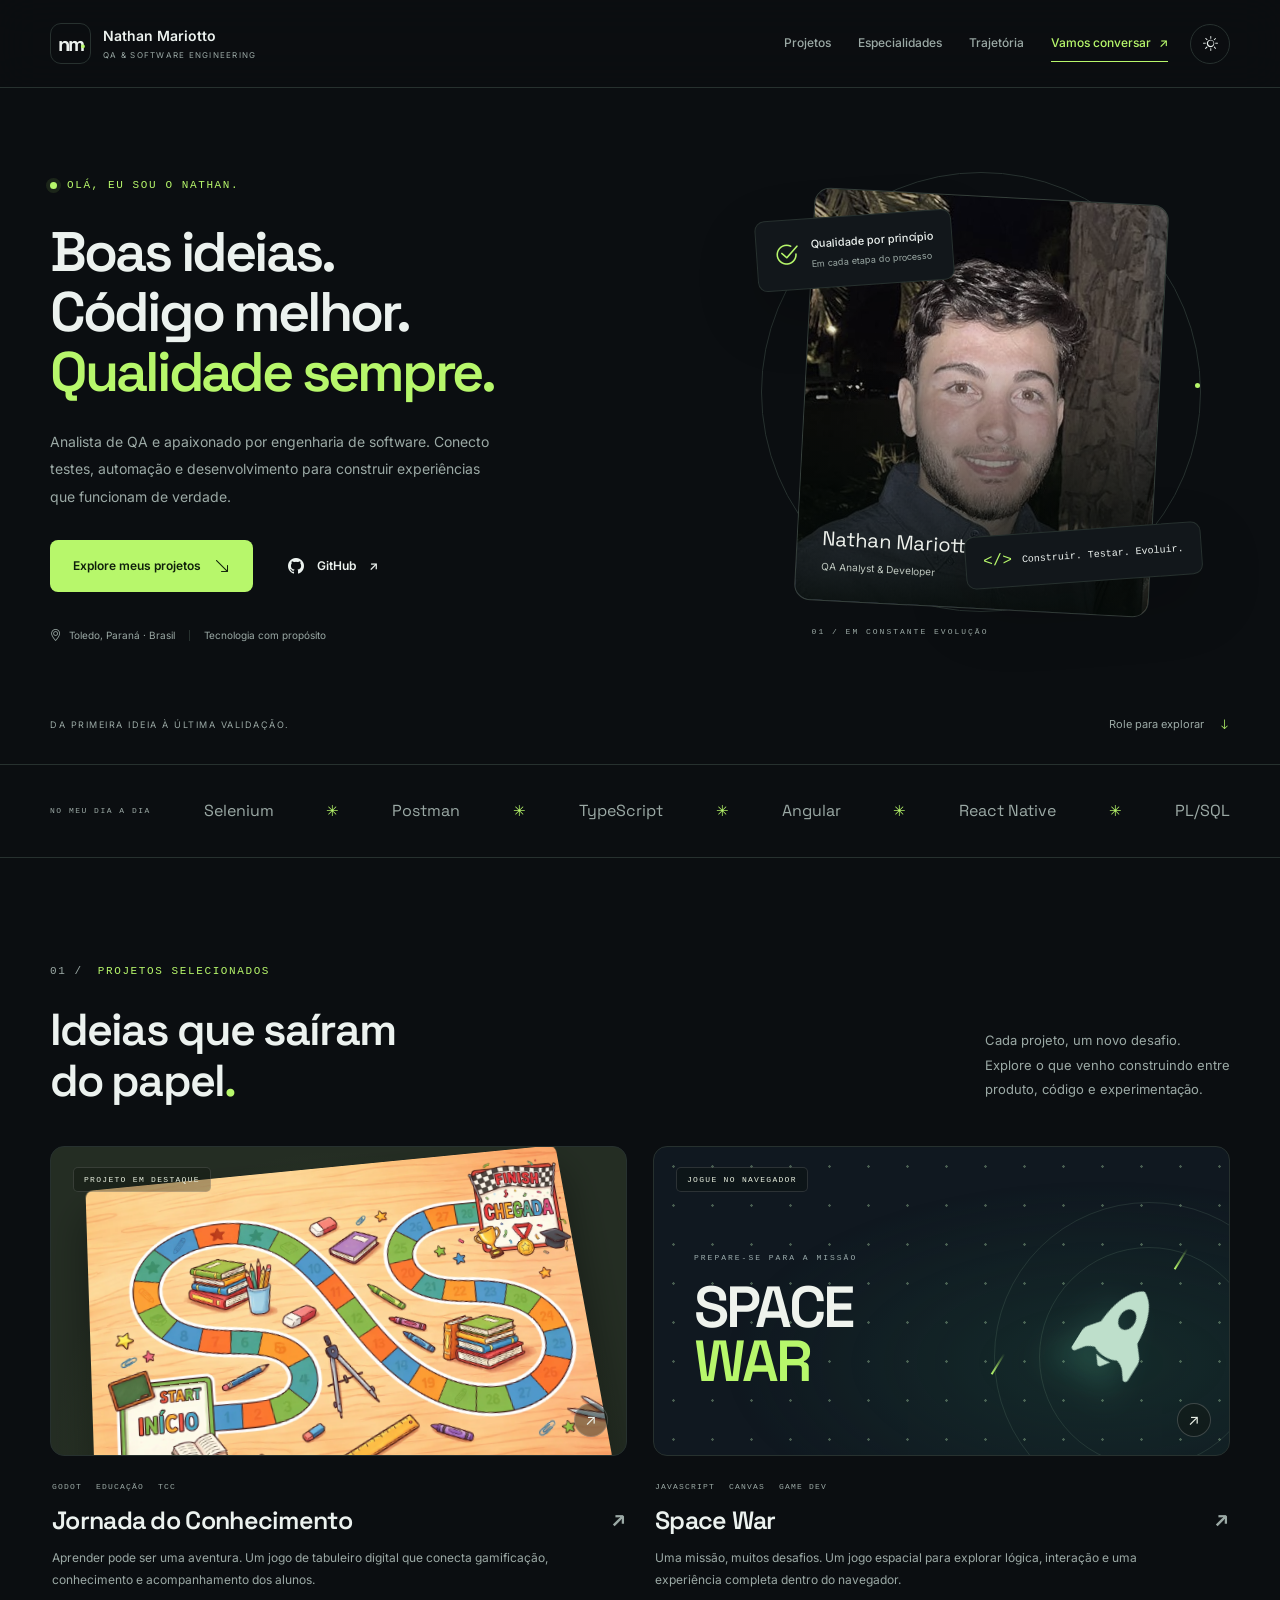
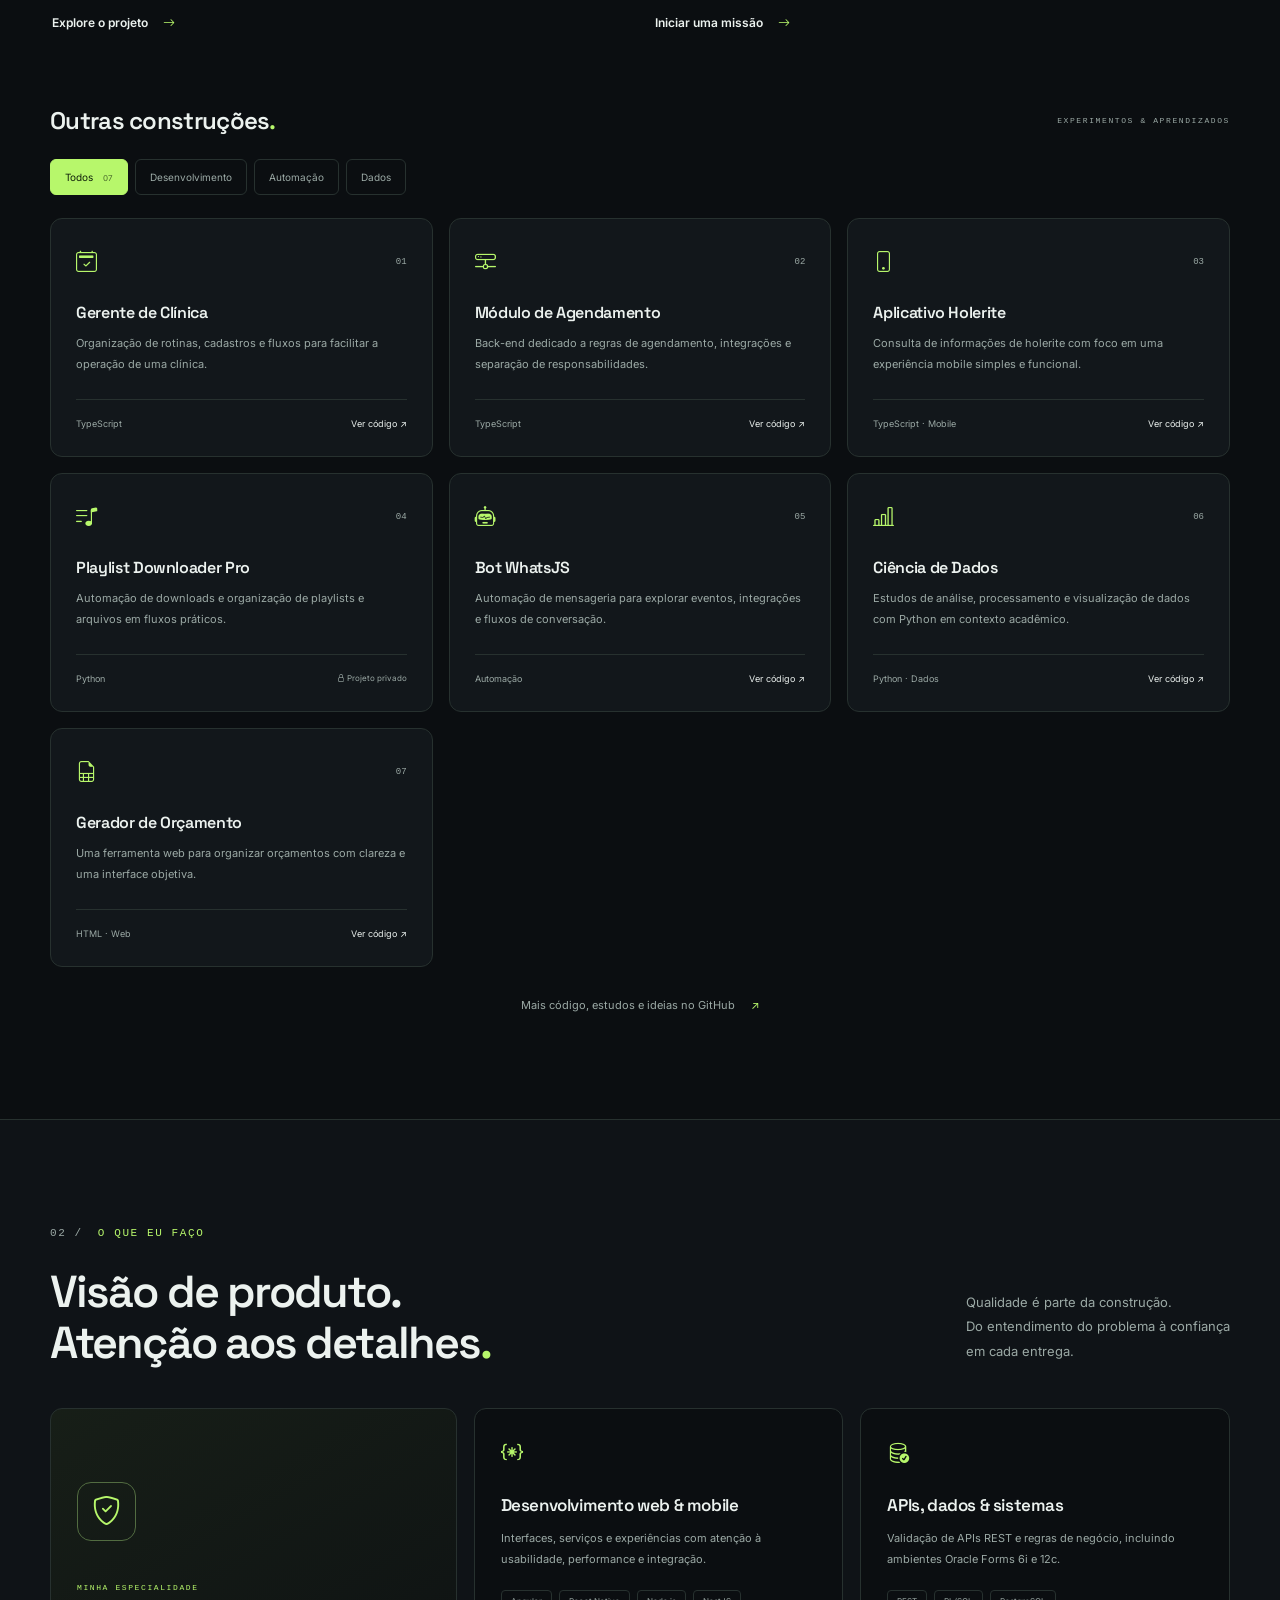
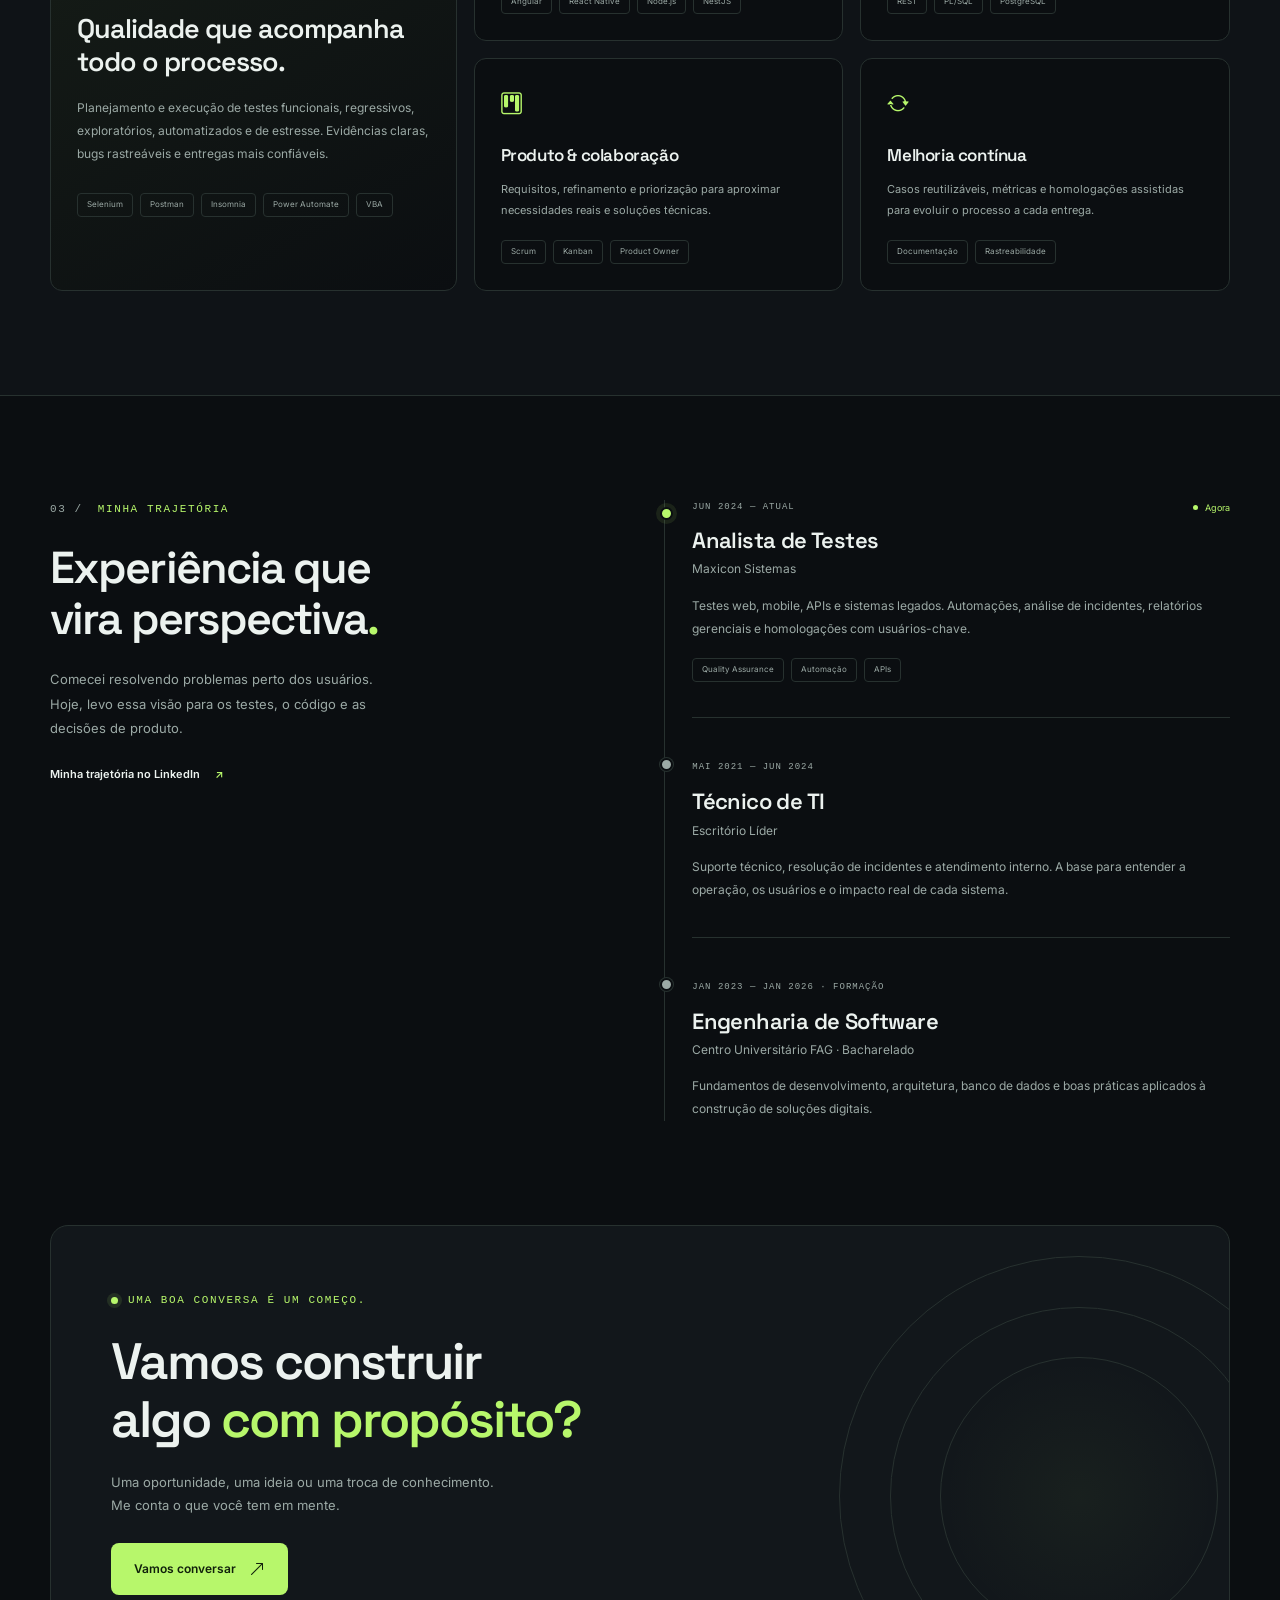
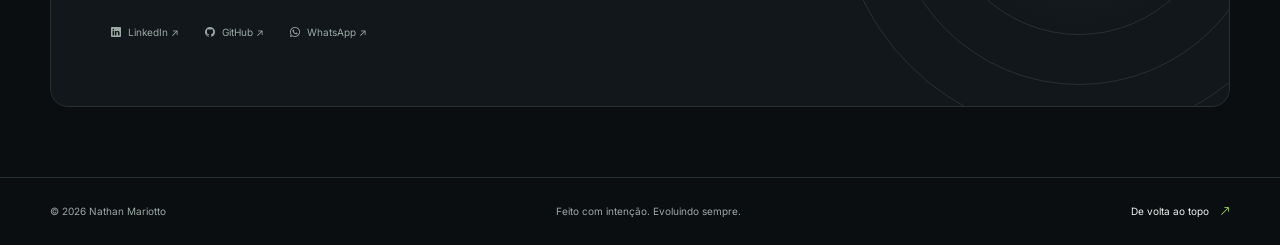
==== commit d062a322: "feat: reformula portfolio e projetos" ====
--- a/index.html
+++ b/index.html
@@ -1,516 +1,99 @@
 <!doctype html>
-<html lang="pt-BR">
-  <head>
-    <meta charset="UTF-8" />
-    <meta name="viewport" content="width=device-width, initial-scale=1.0" />
-    <meta
-      name="description"
-      content="Portfólio de Nathan Henrique Mariotto Ritz, Analista de Testes QA e estudante de Engenharia de Software com foco em automação, APIs, front-end, mobile e qualidade de software."
-    />
-    <meta name="theme-color" content="#101820" />
-    <meta
-      property="og:title"
-      content="Nathan Mariotto | QA e Engenharia de Software"
-    />
-    <meta
-      property="og:description"
-      content="Analista de Testes QA com experiência em testes manuais, automatizados, APIs REST, PL/SQL, Angular e desenvolvimento front-end/mobile."
-    />
-    <meta property="og:type" content="website" />
-    <title>Nathan Henrique Mariotto Ritz | QA e Engenharia de Software</title>
+<html lang="pt-BR" data-theme="dark">
+<head>
+  <meta charset="UTF-8" />
+  <meta name="viewport" content="width=device-width, initial-scale=1" />
+  <meta name="description" content="Nathan Mariotto. Quality Assurance, automação e engenharia de software. Conheça minha trajetória e os projetos Jornada do Conhecimento e Space War." />
+  <meta name="theme-color" content="#0b0e11" />
+  <meta property="og:title" content="Nathan Mariotto | Qualidade em cada detalhe" />
+  <meta property="og:description" content="QA, automação e desenvolvimento. Conheça minha trajetória e os projetos que transformam conhecimento em experiência." />
+  <meta property="og:type" content="website" />
+  <title>Nathan Mariotto — QA & Engenharia de Software</title>
+  <script src="theme-init.js"></script>
+  <link rel="preconnect" href="https://fonts.googleapis.com" />
+  <link rel="preconnect" href="https://fonts.gstatic.com" crossorigin />
+  <link href="https://fonts.googleapis.com/css2?family=Inter:wght@400;500;600;700;800&family=Space+Grotesk:wght@400;500;600;700&display=swap" rel="stylesheet" />
+  <link rel="stylesheet" href="https://cdn.jsdelivr.net/npm/bootstrap-icons@1.11.3/font/bootstrap-icons.min.css" />
+  <link rel="icon" href="images/favicon.svg" type="image/svg+xml" />
+  <link rel="stylesheet" href="style.css" />
+  <script src="script.js" defer></script>
+</head>
+<body class="portfolio-page">
+  <a class="skip-link" href="#conteudo">Pular para o conteúdo</a>
+  <header class="site-header">
+    <a class="brand" href="#inicio" aria-label="Nathan Mariotto — início"><span class="brand-mark" aria-hidden="true">nm<span>.</span></span><span class="brand-name">Nathan Mariotto<span class="brand-caption">QA & SOFTWARE ENGINEERING</span></span></a>
+    <div class="header-actions">
+      <nav class="main-nav" id="mainNav" aria-label="Navegação principal"><a href="#projetos">Projetos</a><a href="#competencias">Especialidades</a><a href="#experiencia">Trajetória</a><a class="nav-contact" href="#contato">Vamos conversar <span aria-hidden="true">↗</span></a></nav>
+      <button class="theme-toggle" id="themeToggle" type="button" aria-label="Alternar tema"><i class="bi bi-sun theme-icon-sun" aria-hidden="true"></i><i class="bi bi-moon-stars theme-icon-moon" aria-hidden="true"></i></button>
+      <button class="menu-toggle" id="menuToggle" type="button" aria-label="Abrir menu" aria-expanded="false" aria-controls="mainNav"><span></span><span></span></button>
+    </div>
+  </header>
+  <main id="conteudo">
+    <section class="hero container" id="inicio" aria-labelledby="heroTitle">
+      <div class="hero-content">
+        <p class="eyebrow hero-intro"><span class="status-dot" aria-hidden="true"></span> Olá, eu sou o Nathan.</p>
+        <h1 id="heroTitle">Boas ideias.<br />Código melhor.<br /><span class="accent-text">Qualidade sempre.</span></h1>
+        <p class="hero-copy">Analista de QA e apaixonado por engenharia de software. Conecto testes, automação e desenvolvimento para construir experiências que funcionam de verdade.</p>
+        <div class="hero-actions"><a class="button primary" href="#projetos">Explore meus projetos <i class="bi bi-arrow-down-right" aria-hidden="true"></i></a><a class="button ghost" href="https://github.com/Mariott0" target="_blank" rel="noopener noreferrer"><i class="bi bi-github" aria-hidden="true"></i> GitHub <span aria-hidden="true">↗</span></a></div>
+        <div class="hero-location"><i class="bi bi-geo-alt" aria-hidden="true"></i> Toledo, Paraná · Brasil <span class="location-divider"></span><span>Tecnologia com propósito</span></div>
+      </div>
+      <div class="hero-visual">
+        <div class="portrait-orbit" aria-hidden="true"></div>
+        <div class="portrait-frame"><img src="images/eu.jpeg" alt="Nathan Henrique Mariotto Ritz" width="426" height="522" fetchpriority="high" /><div class="portrait-caption"><span>Nathan Mariotto</span><span>QA Analyst & Developer</span></div></div>
+        <div class="floating-label label-quality"><i class="bi bi-check2-circle" aria-hidden="true"></i><div><strong>Qualidade por princípio</strong><span>Em cada etapa do processo</span></div></div>
+        <div class="floating-label label-code"><span aria-hidden="true">&lt;/&gt;</span> Construir. Testar. Evoluir.</div>
+        <span class="visual-coordinate" aria-hidden="true">01 / EM CONSTANTE EVOLUÇÃO</span>
+      </div>
+      <div class="hero-bottom"><span>DA PRIMEIRA IDEIA À ÚLTIMA VALIDAÇÃO.</span><a href="#projetos">Role para explorar <i class="bi bi-arrow-down" aria-hidden="true"></i></a></div>
+    </section>
+    <div class="stack-strip" aria-label="Tecnologias e ferramentas"><div class="container stack-track"><span class="stack-label">NO MEU DIA A DIA</span><span>Selenium</span><span class="stack-star" aria-hidden="true">✳</span><span>Postman</span><span class="stack-star" aria-hidden="true">✳</span><span>TypeScript</span><span class="stack-star" aria-hidden="true">✳</span><span>Angular</span><span class="stack-star" aria-hidden="true">✳</span><span>React Native</span><span class="stack-star" aria-hidden="true">✳</span><span>PL/SQL</span></div></div>
 
-    <script>
-      (() => {
-        try {
-          const savedTheme = localStorage.getItem("portfolio-theme");
-          const systemTheme = window.matchMedia && window.matchMedia("(prefers-color-scheme: dark)").matches ? "dark" : "light";
-          document.documentElement.dataset.theme = savedTheme || systemTheme;
-        } catch {
-          document.documentElement.dataset.theme = "light";
-        }
-      })();
-    </script>
-
-    <link rel="preconnect" href="https://fonts.googleapis.com" />
-    <link rel="preconnect" href="https://fonts.gstatic.com" crossorigin />
-    <link
-      href="https://fonts.googleapis.com/css2?family=Inter:wght@400;500;600;700;800&family=Space+Grotesk:wght@600;700&display=swap"
-      rel="stylesheet"
-    />
-    <link
-      rel="stylesheet"
-      href="https://cdn.jsdelivr.net/npm/bootstrap-icons@1.11.3/font/bootstrap-icons.min.css"
-    />
-    <link rel="icon" href="images/favicon.svg" type="image/svg+xml" />
-    <link rel="stylesheet" href="style.css" />
-  </head>
-  <body>
-    <header class="site-header">
-      <a class="brand" href="#inicio" aria-label="Voltar ao início">
-        <span class="brand-name">Nathan Mariotto</span>
-      </a>
-
-      <div class="header-actions">
-        <nav class="main-nav" aria-label="Navegação principal">
-          <a href="#competencias">Competências</a>
-          <a href="#experiencia">Experiência</a>
-          <a href="#formacao">Formação</a>
-          <a href="#projetos">Projetos</a>
-          <a href="#contato">Contato</a>
-        </nav>
-
-        <button class="theme-toggle" type="button" id="themeToggle" aria-label="Alternar tema">
-          <i class="bi bi-sun-fill theme-icon-sun" aria-hidden="true"></i>
-          <i class="bi bi-moon-stars-fill theme-icon-moon" aria-hidden="true"></i>
-        </button>
+    <section class="section" id="projetos">
+      <div class="section-heading heading-row" data-reveal><div><p class="eyebrow"><span class="section-number">01 /</span> Projetos selecionados</p><h2>Ideias que saíram<br />do papel<span class="accent-text">.</span></h2></div><p>Cada projeto, um novo desafio.<br />Explore o que venho construindo entre<br />produto, código e experimentação.</p></div>
+      <div class="featured-projects">
+        <article class="showcase-card jornada-showcase" data-reveal>
+          <a class="showcase-art jornada-art" href="jornada/" aria-label="Conhecer o Jornada do Conhecimento"><span class="art-badge">PROJETO EM DESTAQUE</span><img class="board-preview" src="images/jornada/tabuleiro.webp" alt="Arte do tabuleiro do jogo Jornada do Conhecimento" width="1480" height="987" loading="lazy" /><span class="art-open" aria-hidden="true">↗</span></a>
+          <div class="showcase-info"><div class="project-tags"><span>GODOT</span><span>EDUCAÇÃO</span><span>TCC</span></div><h3><a href="jornada/">Jornada do Conhecimento <span aria-hidden="true">↗</span></a></h3><p>Aprender pode ser uma aventura. Um jogo de tabuleiro digital que conecta gamificação, conhecimento e acompanhamento dos alunos.</p><a class="text-link" href="jornada/">Explore o projeto <i class="bi bi-arrow-right" aria-hidden="true"></i></a></div>
+        </article>
+        <article class="showcase-card space-showcase" data-reveal>
+          <a class="showcase-art space-art" href="spacewar/" aria-label="Jogar Space War"><span class="art-badge">JOGUE NO NAVEGADOR</span><div class="space-orbit orbit-one" aria-hidden="true"></div><div class="space-orbit orbit-two" aria-hidden="true"></div><div class="space-art-title" aria-hidden="true"><span>PREPARE-SE PARA A MISSÃO</span><strong>SPACE<br /><em>WAR</em></strong></div><i class="bi bi-rocket-fill preview-rocket" aria-hidden="true"></i><span class="space-spark spark-one" aria-hidden="true"></span><span class="space-spark spark-two" aria-hidden="true"></span><span class="art-open" aria-hidden="true">↗</span></a>
+          <div class="showcase-info"><div class="project-tags"><span>JAVASCRIPT</span><span>CANVAS</span><span>GAME DEV</span></div><h3><a href="spacewar/">Space War <span aria-hidden="true">↗</span></a></h3><p>Uma missão, muitos desafios. Um jogo espacial para explorar lógica, interação e uma experiência completa dentro do navegador.</p><a class="text-link" href="spacewar/">Iniciar uma missão <i class="bi bi-arrow-right" aria-hidden="true"></i></a></div>
+        </article>
       </div>
-    </header>
-
-    <main>
-      <section class="hero" id="inicio">
-        <div class="hero-content">
-          <p class="eyebrow">Quality Assurance • Automação • Produto</p>
-          <h1>Nathan Henrique Mariotto Ritz</h1>
-          <p class="hero-role">
-            Analista de Testes QA | Engenharia de Software | Automação e Produto
-          </p>
-          <p class="hero-copy">
-            Atuo com testes manuais e automatizados, validação de APIs REST,
-            Oracle Forms e melhoria contínua, conectando requisitos, qualidade
-            técnica e valor de negócio.
-          </p>
-
-          <div class="hero-actions">
-            <a class="button primary" href="#projetos">
-              <i class="bi bi-grid-1x2-fill" aria-hidden="true"></i>
-              Ver projetos
-            </a>
-            <a
-              class="button secondary"
-              href="https://www.linkedin.com/in/nathanmariotto"
-              target="_blank"
-              rel="noopener noreferrer"
-            >
-              <i class="bi bi-linkedin" aria-hidden="true"></i>
-              LinkedIn
-            </a>
-          </div>
-
-          <ul
-            class="hero-stack"
-            aria-label="Tecnologias e ferramentas principais"
-          >
-            <li>Postman</li>
-            <li>Selenium</li>
-            <li>Power Automate</li>
-            <li>PL/SQL</li>
-            <li>Angular</li>
-            <li>React Native</li>
-            <li>Scrum</li>
-            <li>Kanban</li>
-          </ul>
-        </div>
-
-        <div
-          class="hero-visual"
-          aria-label="Foto de Nathan Henrique Mariotto Ritz"
-        >
-          <div class="portrait-frame">
-            <img
-              src="images/eu.jpeg"
-              alt="Foto de Nathan Henrique Mariotto Ritz"
-            />
-          </div>
-          <div class="availability-card">
-            <span class="status-dot" aria-hidden="true"></span>
-            <span>Toledo, PR • QA e Desenvolvimento</span>
-          </div>
-        </div>
-      </section>
-
-      <section class="stats" aria-label="Resumo profissional">
-        <div>
-          <strong>2+ anos</strong>
-          <span>em QA na Maxicon Sistemas</span>
-        </div>
-        <div>
-          <strong>3+ anos</strong>
-          <span>de base técnica em TI e suporte</span>
-        </div>
-        <div>
-          <strong>30</strong>
-          <span>repositórios e estudos no GitHub</span>
-        </div>
-        <div>
-          <strong>2026</strong>
-          <span>conclusão em Engenharia de Software</span>
-        </div>
-      </section>
-
-      <section class="section" id="competencias">
-        <div class="section-heading">
-          <p class="eyebrow">Competências</p>
-          <h2>Qualidade de software com visão de produto.</h2>
-          <p>
-            Minha atuação combina testes, automação, documentação e
-            desenvolvimento para apoiar entregas estáveis do planejamento até a
-            homologação.
-          </p>
-        </div>
-
-        <div class="expertise-grid">
-          <article class="expertise-card">
-            <i class="bi bi-shield-check" aria-hidden="true"></i>
-            <h3>QA manual e automatizado</h3>
-            <p>
-              Planejamento, execução e acompanhamento de testes funcionais,
-              regressivos, exploratórios, automatizados e de estresse.
-            </p>
-          </article>
-          <article class="expertise-card">
-            <i class="bi bi-diagram-3" aria-hidden="true"></i>
-            <h3>APIs, dados e sistemas legados</h3>
-            <p>
-              Validação de APIs REST com Postman e Insomnia, apoio com PL/SQL e
-              testes em ambientes Oracle Forms 6i e 12c.
-            </p>
-          </article>
-          <article class="expertise-card">
-            <i class="bi bi-window-stack" aria-hidden="true"></i>
-            <h3>Front-end e mobile</h3>
-            <p>
-              Projetos com Angular, React Native, Node.js, NestJS e PostgreSQL,
-              com atenção a usabilidade, performance e integração.
-            </p>
-          </article>
-          <article class="expertise-card">
-            <i class="bi bi-clipboard-data" aria-hidden="true"></i>
-            <h3>Rastreabilidade e melhoria contínua</h3>
-            <p>
-              Casos de teste reutilizáveis, evidências claras, acompanhamento de
-              bugs, métricas de qualidade e homologações assistidas.
-            </p>
-          </article>
-          <article class="expertise-card">
-            <i class="bi bi-kanban" aria-hidden="true"></i>
-            <h3>Metodologias ágeis e produto</h3>
-            <p>
-              Conhecimento em Scrum e Kanban, com aprofundamento nos papéis de
-              Product Owner, planejamento, levantamento de requisitos,
-              refinamento e priorização.
-            </p>
-          </article>
-        </div>
-      </section>
-
-      <section class="section split" id="experiencia">
-        <div class="section-heading align-left">
-          <p class="eyebrow">Experiência</p>
-          <h2>Trajetória construída entre suporte e testes.</h2>
-          <p>
-            Minha base técnica com usuários, incidentes e processos corporativos
-            fortalece a forma como testo, documento e colaboro com times de
-            desenvolvimento, produto e suporte.
-          </p>
-        </div>
-
-        <div class="timeline">
-          <article class="timeline-item">
-            <span class="timeline-date">Jun 2024 - Atual</span>
-            <h3>Analista de Testes • Maxicon Sistemas</h3>
-            <p>
-              Atuação em testes web, mobile, APIs e sistemas legados, com
-              automações, macros, relatórios gerenciais, análise de incidentes e
-              homologações com usuários-chave.
-            </p>
-          </article>
-          <article class="timeline-item">
-            <span class="timeline-date">Mai 2021 - Jun 2024</span>
-            <h3>Técnico de TI • Escritório Líder</h3>
-            <p>
-              Experiência em suporte técnico, resolução de problemas e
-              atendimento interno, criando uma base sólida para entender
-              operação, usuários e impacto real dos sistemas.
-            </p>
-          </article>
-        </div>
-      </section>
-
-      <section class="section education-section" id="formacao">
-        <div class="section-heading">
-          <p class="eyebrow">Formação</p>
-          <h2>Base acadêmica em Engenharia de Software.</h2>
-          <p>
-            Formação voltada a fundamentos de software, boas práticas de
-            desenvolvimento, arquitetura, banco de dados e construção de
-            soluções digitais.
-          </p>
-        </div>
-
-        <article class="education-card">
-          <div class="education-icon">
-            <i class="bi bi-mortarboard-fill" aria-hidden="true"></i>
-          </div>
-          <div>
-            <span class="education-period">Jan 2023 - Jan 2026</span>
-            <h3>Bacharelado em Engenharia de Software</h3>
-            <p>Centro Universitário FAG</p>
-          </div>
-          <ul aria-label="Temas de formação">
-            <li>Desenvolvimento de software</li>
-            <li>Banco de dados</li>
-            <li>Arquitetura e boas práticas</li>
-            <li>Projetos acadêmicos aplicados</li>
-          </ul>
-        </article>
-      </section>
-
-      <section class="section" id="projetos">
-        <div class="section-heading">
-          <p class="eyebrow">Projetos</p>
-          <h2>Projetos com foco em produto, dados e automação.</h2>
-          <p>
-            Meu principal destaque é o TCC Jornada do Conhecimento, o maior
-            projeto que desenvolvi até agora, além de estudos e aplicações que
-            mostram minha evolução técnica.
-          </p>
-        </div>
-
-        <div class="projects-grid">
-          <article class="project-card featured">
-            <div class="project-topline">
-              <span>TCC • Projeto principal</span>
-              <i class="bi bi-stars" aria-hidden="true"></i>
-            </div>
-            <h3>Jornada do Conhecimento</h3>
-            <p>
-              Meu maior projeto até agora: TCC desenvolvido com foco em
-              planejamento, levantamento de requisitos, organização de
-              funcionalidades e construção de uma solução completa.
-            </p>
-            <a href="jornada/">Ver case do projeto</a>
-          </article>
-          <article class="project-card">
-            <div class="project-topline">
-              <span>Python</span>
-              <i class="bi bi-music-note-list" aria-hidden="true"></i>
-            </div>
-            <h3>Playlist Downloader Pro</h3>
-            <p>
-              Ferramenta para download e organização de playlists, explorando
-              automação, manipulação de arquivos e criação de fluxos práticos em
-              Python.
-            </p>
-            <span class="project-note">Projeto privado</span>
-          </article>
-          <article class="project-card">
-            <div class="project-topline">
-              <span>HTML • Game</span>
-              <i class="bi bi-controller" aria-hidden="true"></i>
-            </div>
-            <h3>Space War Game NHR</h3>
-            <p>
-              Jogo web desenvolvido para praticar lógica, interação visual,
-              eventos, responsividade e construção de uma experiência divertida
-              no navegador.
-            </p>
-            <a href="spacewar/">Jogar agora</a>
-          </article>
-          <article class="project-card">
-            <div class="project-topline">
-              <span>TypeScript</span>
-              <i class="bi bi-calendar-check" aria-hidden="true"></i>
-            </div>
-            <h3>Gerente de Clínica</h3>
-            <p>
-              Aplicação para gestão de clínica, com foco em organização de
-              rotinas, cadastro e fluxo operacional.
-            </p>
-            <a
-              href="https://github.com/Mariott0/ClinicManager"
-              target="_blank"
-              rel="noopener noreferrer"
-              >Ver repositório</a
-            >
-          </article>
-          <article class="project-card">
-            <div class="project-topline">
-              <span>TypeScript</span>
-              <i class="bi bi-hdd-network" aria-hidden="true"></i>
-            </div>
-            <h3>Backend módulo agendamento</h3>
-            <p>
-              Módulo back-end voltado a regras de agendamento, integração e
-              separação de responsabilidades.
-            </p>
-            <a
-              href="https://github.com/Mariott0/backend-modulo-agendamento"
-              target="_blank"
-              rel="noopener noreferrer"
-              >Ver repositório</a
-            >
-          </article>
-          <article class="project-card">
-            <div class="project-topline">
-              <span>Python</span>
-              <i class="bi bi-graph-up-arrow" aria-hidden="true"></i>
-            </div>
-            <h3>Ciência de Dados</h3>
-            <p>
-              Estudos com Python para análise, processamento e visualização de
-              dados em contexto acadêmico.
-            </p>
-            <a
-              href="https://github.com/Mariott0/dataScience1"
-              target="_blank"
-              rel="noopener noreferrer"
-              >Ver repositório</a
-            >
-          </article>
-          <article class="project-card">
-            <div class="project-topline">
-              <span>HTML</span>
-              <i class="bi bi-file-earmark-spreadsheet" aria-hidden="true"></i>
-            </div>
-            <h3>Gerador de Orçamento</h3>
-            <p>
-              Ferramenta web para organizar informações de orçamento com uma
-              interface simples e objetiva.
-            </p>
-            <a
-              href="https://github.com/Mariott0/gerador-orcamento"
-              target="_blank"
-              rel="noopener noreferrer"
-              >Ver repositório</a
-            >
-          </article>
-          <article class="project-card">
-            <div class="project-topline">
-              <span>TypeScript</span>
-              <i class="bi bi-phone" aria-hidden="true"></i>
-            </div>
-            <h3>Aplicativo Holerite</h3>
-            <p>
-              Aplicação mobile para consulta de informações de holerite,
-              explorando experiência de usuário e telas funcionais.
-            </p>
-            <a
-              href="https://github.com/Mariott0/holerite-app"
-              target="_blank"
-              rel="noopener noreferrer"
-              >Ver repositório</a
-            >
-          </article>
-          <article class="project-card">
-            <div class="project-topline">
-              <span>Automação</span>
-              <i class="bi bi-robot" aria-hidden="true"></i>
-            </div>
-            <h3>Bot WhatsJS</h3>
-            <p>
-              Experimento de automação para mensageria, reforçando lógica de
-              eventos, integração e fluxo conversacional.
-            </p>
-            <a
-              href="https://github.com/Mariott0/bot-whatsjs"
-              target="_blank"
-              rel="noopener noreferrer"
-              >Ver repositório</a
-            >
-          </article>
-        </div>
-      </section>
-
-      <section class="section toolkit" aria-label="Ferramentas e tecnologias">
-        <div class="section-heading align-left">
-          <p class="eyebrow">Ferramentas</p>
-          <h2>Stack que uso para testar, construir e evoluir sistemas.</h2>
-        </div>
-
-        <div class="tool-columns">
-          <div>
-            <h3>Qualidade</h3>
-            <p>
-              Testes funcionais, regressão, exploratórios, estresse, Selenium,
-              Postman, Insomnia, Power Automate e VBA.
-            </p>
-          </div>
-          <div>
-            <h3>Desenvolvimento</h3>
-            <p>
-              Angular, React Native, JavaScript, TypeScript, Node.js, NestJS,
-              HTML, CSS e Git/GitHub.
-            </p>
-          </div>
-          <div>
-            <h3>Dados e processos</h3>
-            <p>
-              PL/SQL, PostgreSQL, documentação de casos de teste, evidências,
-              métricas e relatórios de qualidade.
-            </p>
-          </div>
-          <div>
-            <h3>Agilidade e produto</h3>
-            <p>
-              Scrum, Kanban, Product Owner, planejamento, levantamento de
-              requisitos, refinamento, priorização e alinhamento com regras de
-              negócio.
-            </p>
-          </div>
-        </div>
-      </section>
-
-      <section class="contact-section" id="contato">
-        <div class="contact-copy">
-          <p class="eyebrow">Contato</p>
-          <h2>Dúvidas, feedbacks ou sugestões?</h2>
-          <p>
-            Fique à vontade para me chamar pelos canais abaixo. Estou aberto a
-            feedbacks, ideias de melhoria, oportunidades e troca de
-            conhecimento.
-          </p>
-          <div class="contact-links">
-            <a href="mailto:loucosgamer124@gmail.com">
-              <i class="bi bi-envelope" aria-hidden="true"></i>
-              Email
-            </a>
-            <a
-              href="https://wa.me/44997437346"
-              target="_blank"
-              rel="noopener noreferrer"
-            >
-              <i class="bi bi-whatsapp" aria-hidden="true"></i>
-              WhatsApp
-            </a>
-            <a
-              href="https://www.linkedin.com/in/nathanmariotto"
-              target="_blank"
-              rel="noopener noreferrer"
-            >
-              <i class="bi bi-linkedin" aria-hidden="true"></i>
-              LinkedIn
-            </a>
-            <a
-              href="https://github.com/Mariott0"
-              target="_blank"
-              rel="noopener noreferrer"
-            >
-              <i class="bi bi-github" aria-hidden="true"></i>
-              GitHub
-            </a>
-          </div>
-        </div>
-      </section>
-    </main>
-
-    <footer class="site-footer">
-      <p>
-        © <span id="currentYear"></span> Nathan Mariotto. Portfólio
-        profissional.
-      </p>
-      <a href="#inicio">Voltar ao topo</a>
-    </footer>
-
-    <script src="script.js" defer></script>
-  </body>
+      <div class="project-library-heading" data-reveal><h3>Outras construções<span class="accent-text">.</span></h3><span class="mono-label">EXPERIMENTOS & APRENDIZADOS</span></div>
+      <div class="project-filters" role="group" aria-label="Filtrar projetos" hidden><button type="button" class="filter-button is-active" data-filter="all" aria-pressed="true">Todos <span>07</span></button><button type="button" class="filter-button" data-filter="development" aria-pressed="false">Desenvolvimento</button><button type="button" class="filter-button" data-filter="automation" aria-pressed="false">Automação</button><button type="button" class="filter-button" data-filter="data" aria-pressed="false">Dados</button></div>
+      <p class="sr-only" id="filterStatus" aria-live="polite"></p>
+      <div class="projects-grid">
+        <article class="project-card" data-category="development" data-reveal><div class="project-topline"><i class="bi bi-calendar2-check" aria-hidden="true"></i><span>01</span></div><h3>Gerente de Clínica</h3><p>Organização de rotinas, cadastros e fluxos para facilitar a operação de uma clínica.</p><div class="project-card-bottom"><span>TypeScript</span><a href="https://github.com/Mariott0/ClinicManager" target="_blank" rel="noopener noreferrer" aria-label="Repositório Gerente de Clínica">Ver código ↗</a></div></article>
+        <article class="project-card" data-category="development" data-reveal><div class="project-topline"><i class="bi bi-hdd-network" aria-hidden="true"></i><span>02</span></div><h3>Módulo de Agendamento</h3><p>Back-end dedicado a regras de agendamento, integrações e separação de responsabilidades.</p><div class="project-card-bottom"><span>TypeScript</span><a href="https://github.com/Mariott0/backend-modulo-agendamento" target="_blank" rel="noopener noreferrer" aria-label="Repositório Módulo de Agendamento">Ver código ↗</a></div></article>
+        <article class="project-card" data-category="development" data-reveal><div class="project-topline"><i class="bi bi-phone" aria-hidden="true"></i><span>03</span></div><h3>Aplicativo Holerite</h3><p>Consulta de informações de holerite com foco em uma experiência mobile simples e funcional.</p><div class="project-card-bottom"><span>TypeScript · Mobile</span><a href="https://github.com/Mariott0/holerite-app" target="_blank" rel="noopener noreferrer" aria-label="Repositório Aplicativo Holerite">Ver código ↗</a></div></article>
+        <article class="project-card" data-category="automation" data-reveal><div class="project-topline"><i class="bi bi-music-note-list" aria-hidden="true"></i><span>04</span></div><h3>Playlist Downloader Pro</h3><p>Automação de downloads e organização de playlists e arquivos em fluxos práticos.</p><div class="project-card-bottom"><span>Python</span><span class="private-label"><i class="bi bi-lock" aria-hidden="true"></i> Projeto privado</span></div></article>
+        <article class="project-card" data-category="automation" data-reveal><div class="project-topline"><i class="bi bi-robot" aria-hidden="true"></i><span>05</span></div><h3>Bot WhatsJS</h3><p>Automação de mensageria para explorar eventos, integrações e fluxos de conversação.</p><div class="project-card-bottom"><span>Automação</span><a href="https://github.com/Mariott0/bot-whatsjs" target="_blank" rel="noopener noreferrer" aria-label="Repositório Bot WhatsJS">Ver código ↗</a></div></article>
+        <article class="project-card" data-category="data" data-reveal><div class="project-topline"><i class="bi bi-bar-chart-line" aria-hidden="true"></i><span>06</span></div><h3>Ciência de Dados</h3><p>Estudos de análise, processamento e visualização de dados com Python em contexto acadêmico.</p><div class="project-card-bottom"><span>Python · Dados</span><a href="https://github.com/Mariott0/dataScience1" target="_blank" rel="noopener noreferrer" aria-label="Repositório Ciência de Dados">Ver código ↗</a></div></article>
+        <article class="project-card" data-category="development" data-reveal><div class="project-topline"><i class="bi bi-file-earmark-spreadsheet" aria-hidden="true"></i><span>07</span></div><h3>Gerador de Orçamento</h3><p>Uma ferramenta web para organizar orçamentos com clareza e uma interface objetiva.</p><div class="project-card-bottom"><span>HTML · Web</span><a href="https://github.com/Mariott0/gerador-orcamento" target="_blank" rel="noopener noreferrer" aria-label="Repositório Gerador de Orçamento">Ver código ↗</a></div></article>
+      </div>
+      <a class="all-projects-link" href="https://github.com/Mariott0?tab=repositories" target="_blank" rel="noopener noreferrer">Mais código, estudos e ideias no GitHub <span aria-hidden="true">↗</span></a>
+    </section>
+    <section class="expertise-section" id="competencias"><div class="section">
+      <div class="section-heading heading-row" data-reveal><div><p class="eyebrow"><span class="section-number">02 /</span> O que eu faço</p><h2>Visão de produto.<br />Atenção aos detalhes<span class="accent-text">.</span></h2></div><p>Qualidade é parte da construção.<br />Do entendimento do problema à confiança<br />em cada entrega.</p></div>
+      <div class="expertise-grid">
+        <article class="expertise-card expertise-featured" data-reveal><div class="expertise-icon"><i class="bi bi-shield-check" aria-hidden="true"></i></div><span class="mono-label">MINHA ESPECIALIDADE</span><h3>Qualidade que acompanha<br />todo o processo.</h3><p>Planejamento e execução de testes funcionais, regressivos, exploratórios, automatizados e de estresse. Evidências claras, bugs rastreáveis e entregas mais confiáveis.</p><div class="skill-chips"><span>Selenium</span><span>Postman</span><span>Insomnia</span><span>Power Automate</span><span>VBA</span></div></article>
+        <article class="expertise-card" data-reveal><i class="bi bi-braces-asterisk" aria-hidden="true"></i><h3>Desenvolvimento web & mobile</h3><p>Interfaces, serviços e experiências com atenção à usabilidade, performance e integração.</p><div class="skill-chips"><span>Angular</span><span>React Native</span><span>Node.js</span><span>NestJS</span></div></article>
+        <article class="expertise-card" data-reveal><i class="bi bi-database-check" aria-hidden="true"></i><h3>APIs, dados & sistemas</h3><p>Validação de APIs REST e regras de negócio, incluindo ambientes Oracle Forms 6i e 12c.</p><div class="skill-chips"><span>REST</span><span>PL/SQL</span><span>PostgreSQL</span></div></article>
+        <article class="expertise-card" data-reveal><i class="bi bi-kanban" aria-hidden="true"></i><h3>Produto & colaboração</h3><p>Requisitos, refinamento e priorização para aproximar necessidades reais e soluções técnicas.</p><div class="skill-chips"><span>Scrum</span><span>Kanban</span><span>Product Owner</span></div></article>
+        <article class="expertise-card" data-reveal><i class="bi bi-arrow-repeat" aria-hidden="true"></i><h3>Melhoria contínua</h3><p>Casos reutilizáveis, métricas e homologações assistidas para evoluir o processo a cada entrega.</p><div class="skill-chips"><span>Documentação</span><span>Rastreabilidade</span></div></article>
+      </div>
+    </div></section>
+    <section class="section trajectory-section" id="experiencia">
+      <div class="section-heading" data-reveal><p class="eyebrow"><span class="section-number">03 /</span> Minha trajetória</p><h2>Experiência que<br />vira perspectiva<span class="accent-text">.</span></h2><p>Comecei resolvendo problemas perto dos usuários. Hoje, levo essa visão para os testes, o código e as decisões de produto.</p><a class="text-link" href="https://www.linkedin.com/in/nathanmariotto" target="_blank" rel="noopener noreferrer">Minha trajetória no LinkedIn <span aria-hidden="true">↗</span></a></div>
+      <div class="timeline">
+        <article class="timeline-item" data-reveal><div class="timeline-top"><span class="timeline-date">JUN 2024 — ATUAL</span><span class="current-badge"><span class="status-dot" aria-hidden="true"></span> Agora</span></div><h3>Analista de Testes</h3><span class="timeline-company">Maxicon Sistemas</span><p>Testes web, mobile, APIs e sistemas legados. Automações, análise de incidentes, relatórios gerenciais e homologações com usuários-chave.</p><div class="skill-chips"><span>Quality Assurance</span><span>Automação</span><span>APIs</span></div></article>
+        <article class="timeline-item" data-reveal><span class="timeline-date">MAI 2021 — JUN 2024</span><h3>Técnico de TI</h3><span class="timeline-company">Escritório Líder</span><p>Suporte técnico, resolução de incidentes e atendimento interno. A base para entender a operação, os usuários e o impacto real de cada sistema.</p></article>
+        <article class="timeline-item education-item" id="formacao" data-reveal><span class="timeline-date">JAN 2023 — JAN 2026 · FORMAÇÃO</span><h3>Engenharia de Software</h3><span class="timeline-company">Centro Universitário FAG · Bacharelado</span><p>Fundamentos de desenvolvimento, arquitetura, banco de dados e boas práticas aplicados à construção de soluções digitais.</p></article>
+      </div>
+    </section>
+    <section class="contact-section container" id="contato"><div class="contact-panel" data-reveal><div class="contact-orbit" aria-hidden="true"></div><div class="contact-copy"><p class="eyebrow"><span class="status-dot" aria-hidden="true"></span> Uma boa conversa é um começo.</p><h2>Vamos construir<br />algo <span class="accent-text">com propósito?</span></h2><p>Uma oportunidade, uma ideia ou uma troca de conhecimento.<br />Me conta o que você tem em mente.</p><a class="button primary" href="mailto:loucosgamer124@gmail.com">Vamos conversar <i class="bi bi-arrow-up-right" aria-hidden="true"></i></a><div class="contact-links"><a href="https://www.linkedin.com/in/nathanmariotto" target="_blank" rel="noopener noreferrer"><i class="bi bi-linkedin" aria-hidden="true"></i> LinkedIn ↗</a><a href="https://github.com/Mariott0" target="_blank" rel="noopener noreferrer"><i class="bi bi-github" aria-hidden="true"></i> GitHub ↗</a><a href="https://wa.me/5544997437346" target="_blank" rel="noopener noreferrer"><i class="bi bi-whatsapp" aria-hidden="true"></i> WhatsApp ↗</a></div></div></div></section>
+  </main>
+  <footer class="site-footer"><p>© <span id="currentYear">2026</span> Nathan Mariotto</p><span>Feito com intenção. Evoluindo sempre.</span><a href="#inicio">De volta ao topo <i class="bi bi-arrow-up-right" aria-hidden="true"></i></a></footer>
+</body>
 </html>
--- a/style.css
+++ b/style.css
@@ -1,1271 +1,395 @@
+/* Shared design system: portfolio, Jornada and Space War. */
 :root {
-    --ink: #111827;
-    --ink-2: #243041;
-    --muted: #657083;
-    --page: #f4f7fb;
-    --surface: #ffffff;
-    --surface-2: #edf3f8;
-    --line: #d8e2ec;
-    --teal: #0f766e;
-    --teal-2: #14b8a6;
-    --coral: #ef6a52;
-    --amber: #d99028;
-    --violet: #4f46e5;
-    --dark: #101820;
-    --shadow: 0 18px 48px rgba(20, 31, 45, 0.12);
-    --body-background:
-        linear-gradient(180deg, rgba(255, 255, 255, 0.92), rgba(244, 247, 251, 0.96)),
-        repeating-linear-gradient(90deg, rgba(15, 118, 110, 0.08) 0 1px, transparent 1px 120px);
-    --header-background: rgba(244, 247, 251, 0.9);
-    --header-border: rgba(216, 226, 236, 0.9);
-    --hero-background:
-        linear-gradient(135deg, rgba(16, 24, 32, 0.98), rgba(20, 56, 60, 0.96) 54%, rgba(63, 47, 36, 0.94)),
-        repeating-linear-gradient(0deg, rgba(255, 255, 255, 0.08) 0 1px, transparent 1px 110px);
-    --hero-text: #ffffff;
-    --hero-muted: rgba(255, 255, 255, 0.78);
-    --hero-chip: rgba(255, 255, 255, 0.09);
-    --hero-chip-border: rgba(255, 255, 255, 0.16);
-    --secondary-button: rgba(255, 255, 255, 0.1);
-    --secondary-button-border: rgba(255, 255, 255, 0.28);
-    --floating-surface: #ffffff;
-    --timeline-surface: rgba(255, 255, 255, 0.74);
-    --education-background:
-        linear-gradient(180deg, rgba(255, 255, 255, 0.94), rgba(237, 243, 248, 0.86)),
-        repeating-linear-gradient(90deg, rgba(15, 118, 110, 0.06) 0 1px, transparent 1px 110px);
-    --featured-project-background:
-        linear-gradient(135deg, rgba(17, 24, 39, 0.96), rgba(15, 118, 110, 0.92)),
-        var(--dark);
-    --toolkit-background: #ffffff;
-    --contact-background:
-        linear-gradient(135deg, rgba(16, 24, 32, 0.98), rgba(37, 46, 58, 0.97)),
-        repeating-linear-gradient(90deg, rgba(255, 255, 255, 0.06) 0 1px, transparent 1px 96px);
-    --contact-text: #ffffff;
-    --contact-muted: rgba(255, 255, 255, 0.72);
-    --contact-link-background: rgba(255, 255, 255, 0.08);
-    --contact-link-hover: rgba(255, 255, 255, 0.14);
-    --contact-link-border: rgba(255, 255, 255, 0.18);
-    --footer-background: #0b1117;
-    --footer-muted: rgba(255, 255, 255, 0.72);
-}
-
-html[data-theme="dark"] {
-    color-scheme: dark;
-    --ink: #f7fafc;
-    --ink-2: #e5edf5;
-    --muted: #a9b7c6;
-    --page: #0b1218;
-    --surface: #111b24;
-    --surface-2: #172331;
-    --line: #2a3a49;
-    --teal: #14b8a6;
-    --teal-2: #2dd4bf;
-    --coral: #ff7a63;
-    --amber: #f0a63a;
-    --violet: #8b86ff;
-    --dark: #0a1016;
-    --shadow: 0 18px 48px rgba(0, 0, 0, 0.34);
-    --body-background:
-        linear-gradient(180deg, rgba(8, 13, 18, 0.98), rgba(13, 21, 29, 0.98)),
-        repeating-linear-gradient(90deg, rgba(20, 184, 166, 0.08) 0 1px, transparent 1px 120px);
-    --header-background: rgba(11, 18, 24, 0.88);
-    --header-border: rgba(42, 58, 73, 0.92);
-    --hero-background:
-        linear-gradient(135deg, rgba(7, 13, 19, 0.98), rgba(14, 46, 49, 0.96) 54%, rgba(42, 34, 31, 0.94)),
-        repeating-linear-gradient(0deg, rgba(255, 255, 255, 0.06) 0 1px, transparent 1px 110px);
-    --floating-surface: #111b24;
-    --timeline-surface: rgba(17, 27, 36, 0.82);
-    --education-background:
-        linear-gradient(180deg, rgba(13, 21, 29, 0.94), rgba(17, 27, 36, 0.9)),
-        repeating-linear-gradient(90deg, rgba(20, 184, 166, 0.07) 0 1px, transparent 1px 110px);
-    --featured-project-background:
-        linear-gradient(135deg, rgba(8, 13, 18, 0.98), rgba(16, 96, 87, 0.9)),
-        var(--dark);
-    --toolkit-background: #0e1720;
-    --contact-background:
-        linear-gradient(135deg, rgba(7, 12, 18, 0.98), rgba(17, 27, 36, 0.97)),
-        repeating-linear-gradient(90deg, rgba(255, 255, 255, 0.05) 0 1px, transparent 1px 96px);
-    --footer-background: #070b10;
-}
-
-* {
-    box-sizing: border-box;
-}
-
-html {
-    scroll-behavior: smooth;
-    color-scheme: light;
-}
-
-section[id] {
-    scroll-margin-top: 96px;
-}
-
-body {
-    margin: 0;
-    background: var(--body-background);
-    color: var(--ink);
-    font-family: "Inter", Arial, sans-serif;
-    line-height: 1.6;
-    transition: background 180ms ease, color 180ms ease;
-}
-
-body::before {
-    position: fixed;
-    top: 0;
-    right: 0;
-    left: 0;
-    z-index: 60;
-    height: 3px;
-    background: linear-gradient(90deg, var(--teal), var(--coral), var(--amber));
-    content: "";
-    pointer-events: none;
-    transform: scaleX(var(--scroll-progress, 0));
-    transform-origin: left;
-    transition: transform 90ms linear;
-}
-
-img {
-    display: block;
-    max-width: 100%;
-}
-
-a {
-    color: inherit;
-    text-decoration: none;
-}
-
-@keyframes heroEntrance {
-    from {
-        opacity: 0;
-        transform: translateY(18px);
-    }
-    to {
-        opacity: 1;
-        transform: translateY(0);
-    }
-}
-
-@keyframes heroPhotoEntrance {
-    from {
-        opacity: 0;
-        transform: translateY(22px) scale(0.98);
-    }
-    to {
-        opacity: 1;
-        transform: translateY(0) scale(1);
-    }
-}
-
-@keyframes accentSweep {
-    from {
-        transform: translateX(-120%);
-    }
-    to {
-        transform: translateX(120%);
-    }
-}
-
-@keyframes ambientFloat {
-    0%,
-    100% {
-        transform: translateY(0);
-    }
-    50% {
-        transform: translateY(-8px);
-    }
-}
-
-@keyframes quickPress {
-    0%,
-    100% {
-        transform: scale(1);
-    }
-    50% {
-        transform: scale(0.97);
-    }
-}
-
-.reveal {
-    opacity: 0;
-    transform: translateY(24px);
-    transition:
-        opacity 620ms cubic-bezier(0.2, 0.8, 0.2, 1),
-        transform 620ms cubic-bezier(0.2, 0.8, 0.2, 1);
-    transition-delay: var(--reveal-delay, 0ms);
-    will-change: opacity, transform;
-}
-
-.reveal.is-visible {
-    opacity: 1;
-    transform: translateY(0);
-}
-
-.site-header {
-    position: sticky;
-    top: 0;
-    z-index: 20;
-    display: flex;
-    align-items: center;
-    justify-content: space-between;
-    gap: 24px;
-    padding: 18px clamp(18px, 5vw, 72px);
-    background: var(--header-background);
-    border-bottom: 1px solid var(--header-border);
-    backdrop-filter: blur(18px);
-    transition: background 180ms ease, border-color 180ms ease, box-shadow 180ms ease, padding 180ms ease;
-}
-
-.site-header.is-scrolled {
-    box-shadow: 0 14px 34px rgba(20, 31, 45, 0.12);
-}
-
-html[data-theme="dark"] .site-header.is-scrolled {
-    box-shadow: 0 14px 34px rgba(0, 0, 0, 0.34);
-}
-
-.brand {
-    display: inline-flex;
-    align-items: center;
-    position: relative;
-    min-height: 42px;
-    padding-bottom: 4px;
-    color: var(--ink);
-    font-family: "Space Grotesk", "Inter", sans-serif;
-    font-weight: 800;
-}
-
-.brand::after {
-    position: absolute;
-    right: 0;
-    bottom: 0;
-    left: 0;
-    height: 3px;
-    background: linear-gradient(90deg, var(--teal), var(--coral));
-    content: "";
-    transform: scaleX(0.58);
-    transform-origin: left;
-    transition: transform 180ms ease;
-}
-
-.brand:hover::after {
-    transform: scaleX(1);
-}
-
-.brand-name {
-    color: currentColor;
-    font-size: 1.12rem;
-    line-height: 1;
-}
-
-.header-actions {
-    display: flex;
-    align-items: center;
-    gap: clamp(14px, 3vw, 30px);
-}
-
-.main-nav {
-    display: flex;
-    align-items: center;
-    gap: clamp(12px, 3vw, 30px);
-    color: var(--muted);
-    font-size: 0.94rem;
-    font-weight: 700;
-}
-
-.theme-toggle {
-    display: grid;
-    flex: 0 0 auto;
-    width: 44px;
-    height: 44px;
-    place-items: center;
-    color: var(--ink);
-    background: var(--surface);
-    border: 1px solid var(--line);
-    cursor: pointer;
-    transition: transform 180ms ease, background 180ms ease, border-color 180ms ease, color 180ms ease;
-}
-
-.theme-toggle:hover {
-    border-color: var(--teal);
-    transform: translateY(-2px);
-}
-
-.theme-toggle i {
-    grid-area: 1 / 1;
-    font-size: 1.08rem;
-    transition: opacity 180ms ease, transform 180ms ease;
-}
-
-.theme-icon-sun {
-    opacity: 0;
-    transform: rotate(-45deg) scale(0.75);
-}
-
-.theme-icon-moon {
-    opacity: 1;
-    transform: rotate(0deg) scale(1);
-}
-
-html[data-theme="dark"] .theme-icon-sun {
-    opacity: 1;
-    transform: rotate(0deg) scale(1);
-}
-
-html[data-theme="dark"] .theme-icon-moon {
-    opacity: 0;
-    transform: rotate(45deg) scale(0.75);
-}
-
-.main-nav a {
-    display: inline-flex;
-    position: relative;
-    padding: 8px 0;
-    transition: color 180ms ease, transform 180ms ease;
-}
-
-.main-nav a::after {
-    position: absolute;
-    right: 0;
-    bottom: 0;
-    left: 0;
-    height: 2px;
-    background: var(--coral);
-    content: "";
-    opacity: 0;
-    transform: scaleX(0.4);
-    transition: 180ms ease;
-}
-
-.main-nav a:hover,
-.main-nav a.is-active {
-    color: var(--ink);
-    transform: translateY(-1px);
-}
-
-.main-nav a:hover::after,
-.main-nav a.is-active::after {
-    opacity: 1;
-    transform: scaleX(1);
-}
-
-.hero {
-    display: grid;
-    grid-template-columns: minmax(0, 1.12fr) minmax(300px, 0.88fr);
-    align-items: center;
-    gap: clamp(32px, 6vw, 80px);
-    min-height: calc(100vh - 80px);
-    padding: clamp(54px, 8vw, 104px) clamp(18px, 5vw, 72px) 48px;
-    color: var(--hero-text);
-    background: var(--hero-background);
-}
-
-.hero-content {
-    max-width: 840px;
-}
-
-.hero .eyebrow,
-.hero h1,
-.hero-role,
-.hero-copy,
-.hero-actions,
-.hero-stack,
-.hero-visual {
-    animation: heroEntrance 720ms cubic-bezier(0.2, 0.8, 0.2, 1) both;
-}
-
-.hero h1 {
-    animation-delay: 90ms;
-}
-
-.hero-role {
-    animation-delay: 170ms;
-}
-
-.hero-copy {
-    animation-delay: 240ms;
-}
-
-.hero-actions {
-    animation-delay: 310ms;
-}
-
-.hero-stack {
-    animation-delay: 380ms;
-}
-
-.hero-visual {
-    animation-name: heroPhotoEntrance;
-    animation-delay: 220ms;
-}
-
-.eyebrow {
-    margin: 0 0 14px;
-    color: var(--coral);
-    font-size: 0.78rem;
-    font-weight: 800;
-    letter-spacing: 0;
-    text-transform: uppercase;
-}
-
-.hero h1,
-.section-heading h2,
-.contact-copy h2 {
-    margin: 0;
-    font-family: "Space Grotesk", "Inter", sans-serif;
-    letter-spacing: 0;
-}
-
-.hero h1 {
-    max-width: 900px;
-    font-size: 5.05rem;
-    line-height: 0.98;
-}
-
-.hero-role {
-    max-width: 760px;
-    margin: 22px 0 0;
-    color: var(--hero-text);
-    font-size: 1.28rem;
-    font-weight: 800;
-}
-
-.hero-copy {
-    max-width: 720px;
-    margin: 18px 0 0;
-    color: var(--hero-muted);
-    font-size: 1.15rem;
-}
-
-.hero-actions {
-    display: flex;
-    flex-wrap: wrap;
-    gap: 14px;
-    margin-top: 32px;
-}
-
-.button {
-    position: relative;
-    display: inline-flex;
-    align-items: center;
-    justify-content: center;
-    gap: 10px;
-    min-height: 48px;
-    padding: 0 20px;
-    overflow: hidden;
-    border: 1px solid transparent;
-    font-weight: 800;
-    cursor: pointer;
-    transition: transform 180ms ease, box-shadow 180ms ease, background 180ms ease, border-color 180ms ease;
-}
-
-.button::before {
-    position: absolute;
-    inset: 0;
-    background: linear-gradient(110deg, transparent 18%, rgba(255, 255, 255, 0.24) 48%, transparent 78%);
-    content: "";
-    opacity: 0;
-    pointer-events: none;
-    transform: translateX(-110%);
-    transition: opacity 180ms ease, transform 520ms ease;
-}
-
-.button:hover::before {
-    opacity: 1;
-    transform: translateX(110%);
-}
-
-.button i {
-    transition: transform 180ms ease;
-}
-
-.button:hover {
-    transform: translateY(-2px);
-    box-shadow: 0 14px 32px rgba(0, 0, 0, 0.18);
-}
-
-.button:hover i {
-    transform: translateX(2px);
-}
-
-.button.is-pressed,
-.contact-links a.is-pressed,
-.theme-toggle.is-pressed {
-    animation: quickPress 240ms ease;
-}
-
-.button.primary {
-    color: #ffffff;
-    background: var(--teal);
-}
-
-.button.secondary {
-    color: var(--hero-text);
-    background: var(--secondary-button);
-    border-color: var(--secondary-button-border);
-}
-
-.hero-stack {
-    display: flex;
-    flex-wrap: wrap;
-    gap: 10px;
-    padding: 0;
-    margin: 36px 0 0;
-    list-style: none;
-}
-
-.hero-stack li {
-    padding: 8px 12px;
-    color: var(--hero-text);
-    background: var(--hero-chip);
-    border: 1px solid var(--hero-chip-border);
-    font-size: 0.9rem;
-    font-weight: 700;
-}
-
-.hero-visual {
-    position: relative;
-    justify-self: center;
-    display: grid;
-    justify-items: center;
-    width: min(100%, 410px);
-    padding: 24px 10px 0;
-    isolation: isolate;
-}
-
-.hero-visual::before {
-    position: absolute;
-    inset: 54px 0 52px;
-    z-index: -1;
-    background:
-        linear-gradient(135deg, rgba(20, 184, 166, 0.14), rgba(239, 106, 82, 0.12)),
-        repeating-linear-gradient(90deg, rgba(255, 255, 255, 0.08) 0 1px, transparent 1px 34px);
-    border: 1px solid rgba(255, 255, 255, 0.14);
-    content: "";
-    transform: rotate(-3deg);
-}
-
-.portrait-frame {
-    position: relative;
-    overflow: hidden;
-    width: min(100%, 360px);
-    aspect-ratio: 1;
-    background:
-        linear-gradient(var(--surface), var(--surface)) padding-box,
-        linear-gradient(135deg, var(--teal-2), var(--coral), var(--violet)) border-box;
-    border: 5px solid transparent;
-    border-radius: 50%;
-    box-shadow: 0 30px 70px rgba(0, 0, 0, 0.34);
-    animation: ambientFloat 7s ease-in-out 1200ms infinite;
-}
-
-.portrait-frame::after {
-    position: absolute;
-    inset: 0;
-    z-index: 2;
-    background: linear-gradient(100deg, transparent 12%, rgba(255, 255, 255, 0.22) 48%, transparent 82%);
-    content: "";
-    transform: translateX(-120%);
-    animation: accentSweep 1100ms ease 720ms both;
-    pointer-events: none;
-}
-
-.portrait-frame::before {
-    position: absolute;
-    inset: 12px;
-    z-index: 1;
-    border: 1px solid rgba(255, 255, 255, 0.48);
-    border-radius: 50%;
-    content: "";
-}
-
-.portrait-frame img {
-    width: 100%;
-    height: 100%;
-    object-fit: cover;
-    object-position: 48% 25%;
-}
-
-.availability-card {
-    position: relative;
-    z-index: 3;
-    display: inline-flex;
-    align-items: center;
-    gap: 10px;
-    max-width: min(360px, calc(100% - 28px));
-    margin-top: -18px;
-    padding: 12px 16px;
-    color: var(--ink);
-    background: var(--floating-surface);
-    border: 1px solid var(--line);
-    border-bottom: 3px solid var(--amber);
-    box-shadow: var(--shadow);
-    font-size: 0.9rem;
-    font-weight: 800;
-}
-
-.status-dot {
-    flex: 0 0 auto;
-    width: 10px;
-    height: 10px;
-    background: var(--teal-2);
-    border-radius: 50%;
-    box-shadow: 0 0 0 6px rgba(20, 184, 166, 0.18);
-}
-
-.stats {
-    display: grid;
-    grid-template-columns: repeat(4, 1fr);
-    gap: 1px;
-    margin: -1px clamp(18px, 5vw, 72px) 0;
-    overflow: hidden;
-    background: var(--line);
-    border: 1px solid var(--line);
-    box-shadow: var(--shadow);
-}
-
-.stats div {
-    min-height: 132px;
-    padding: 28px;
-    background: var(--surface);
-    transition: transform 180ms ease, background 180ms ease;
-}
-
-.stats div:hover {
-    transform: translateY(-4px);
-}
-
-.stats strong {
-    display: block;
-    color: var(--teal);
-    font-family: "Space Grotesk", sans-serif;
-    font-size: 2.85rem;
-    line-height: 1;
-}
-
-.stats span {
-    display: block;
-    margin-top: 10px;
-    color: var(--muted);
-    font-weight: 700;
-}
-
-.section,
-.contact-section {
-    padding: clamp(72px, 9vw, 118px) clamp(18px, 5vw, 72px);
-}
-
-.section-heading {
-    max-width: 760px;
-    margin: 0 auto 38px;
-    text-align: center;
-}
-
-.section-heading.align-left {
-    margin-right: 0;
-    margin-left: 0;
-    text-align: left;
-}
-
-.section-heading h2,
-.contact-copy h2 {
-    color: var(--ink);
-    font-size: 3.6rem;
-    line-height: 1.02;
-}
-
-.section-heading p:not(.eyebrow),
-.contact-copy p {
-    margin: 18px 0 0;
-    color: var(--muted);
-    font-size: 1.04rem;
-}
-
-.expertise-grid,
-.projects-grid,
-.tool-columns {
-    display: grid;
-    gap: 18px;
-}
-
-.expertise-grid {
-    grid-template-columns: repeat(5, 1fr);
-}
-
-.expertise-card,
-.project-card,
-.tool-columns div,
-.education-card {
-    background: var(--surface);
-    border: 1px solid var(--line);
-    box-shadow: 0 10px 30px rgba(26, 41, 58, 0.08);
-    transition: background 180ms ease, border-color 180ms ease, box-shadow 180ms ease;
-}
-
-.expertise-card {
-    padding: 28px;
-    transition: transform 180ms ease, border-color 180ms ease;
-}
-
-.expertise-card:hover {
-    border-color: rgba(15, 118, 110, 0.38);
-    transform: translateY(-6px);
-}
-
-.expertise-card i {
-    display: grid;
-    width: 50px;
-    height: 50px;
-    place-items: center;
-    color: #ffffff;
-    background: var(--teal);
-    font-size: 1.35rem;
-    transition: transform 180ms ease;
-}
-
-.expertise-card:hover i {
-    transform: rotate(-4deg) scale(1.06);
-}
-
-.expertise-card:nth-child(2) i {
-    background: var(--coral);
-}
-
-.expertise-card:nth-child(3) i {
-    background: var(--violet);
-}
-
-.expertise-card:nth-child(4) i {
-    background: var(--amber);
-}
-
-.expertise-card:nth-child(5) i {
-    background: var(--dark);
-}
-
-.expertise-card h3,
-.project-card h3,
-.tool-columns h3,
-.timeline-item h3 {
-    margin: 20px 0 10px;
-    color: var(--ink);
-    font-size: 1.16rem;
-    line-height: 1.22;
-}
-
-.expertise-card p,
-.project-card p,
-.tool-columns p,
-.timeline-item p {
-    margin: 0;
-    color: var(--muted);
-}
-
-.split {
-    display: grid;
-    grid-template-columns: minmax(0, 0.85fr) minmax(320px, 1fr);
-    gap: clamp(32px, 6vw, 72px);
-    align-items: start;
-    background: var(--surface-2);
-}
-
-.timeline {
-    position: relative;
-    display: grid;
-    gap: 16px;
-}
-
-.timeline::before {
-    position: absolute;
-    top: 16px;
-    bottom: 16px;
-    left: 12px;
-    width: 2px;
-    background: linear-gradient(var(--teal), var(--coral));
-    content: "";
-}
-
-.timeline-item {
-    position: relative;
-    padding: 22px 24px 22px 48px;
-    background: var(--timeline-surface);
-    border: 1px solid var(--line);
-    transition: transform 180ms ease, border-color 180ms ease;
-}
-
-.timeline-item:hover {
-    border-color: rgba(15, 118, 110, 0.38);
-    transform: translateX(4px);
-}
-
-.timeline-item::before {
-    position: absolute;
-    top: 27px;
-    left: 5px;
-    width: 16px;
-    height: 16px;
-    background: var(--surface);
-    border: 4px solid var(--teal);
-    border-radius: 50%;
-    content: "";
-}
-
-.timeline-date {
-    color: var(--coral);
-    font-size: 0.78rem;
-    font-weight: 800;
-    letter-spacing: 0;
-    text-transform: uppercase;
-}
-
-.education-section {
-    background: var(--education-background);
-}
-
-.education-card {
-    display: grid;
-    grid-template-columns: auto minmax(220px, 0.85fr) minmax(260px, 1fr);
-    align-items: center;
-    gap: 28px;
-    max-width: 1040px;
-    margin: 0 auto;
-    padding: 30px;
-    border-left: 6px solid var(--violet);
-}
-
-.education-icon {
-    display: grid;
-    width: 64px;
-    height: 64px;
-    place-items: center;
-    color: #ffffff;
-    background: var(--violet);
-    font-size: 1.65rem;
-}
-
-.education-period {
-    color: var(--coral);
-    font-size: 0.78rem;
-    font-weight: 900;
-    text-transform: uppercase;
-}
-
-.education-card h3 {
-    margin: 10px 0 6px;
-    color: var(--ink);
-    font-size: 1.35rem;
-    line-height: 1.2;
-}
-
-.education-card p {
-    margin: 0;
-    color: var(--muted);
-    font-weight: 700;
-}
-
-.education-card ul {
-    display: grid;
-    gap: 8px;
-    padding: 0;
-    margin: 0;
-    color: var(--muted);
-    list-style: none;
-}
-
-.education-card li {
-    position: relative;
-    padding-left: 18px;
-}
-
-.education-card li::before {
-    position: absolute;
-    top: 0.72em;
-    left: 0;
-    width: 7px;
-    height: 7px;
-    background: var(--teal);
-    content: "";
-    transform: translateY(-50%);
-}
-
-.projects-grid {
-    grid-template-columns: repeat(3, 1fr);
-}
-
-.project-card {
-    position: relative;
-    display: flex;
-    flex-direction: column;
-    min-height: 310px;
-    padding: 26px;
-    overflow: hidden;
-    border-top: 5px solid var(--teal);
-    transition: transform 180ms ease, border-color 180ms ease, box-shadow 180ms ease;
-}
-
-.project-card::after {
-    position: absolute;
-    top: 0;
-    left: -60%;
-    width: 60%;
-    height: 5px;
-    background: linear-gradient(90deg, transparent, rgba(255, 255, 255, 0.72), transparent);
-    content: "";
-    opacity: 0;
-    pointer-events: none;
-    transition: left 640ms ease, opacity 180ms ease;
-}
-
-.project-card:hover {
-    box-shadow: 0 18px 42px rgba(26, 41, 58, 0.13);
-    transform: translateY(-6px);
-}
-
-.project-card:hover::after {
-    left: 100%;
-    opacity: 1;
-}
-
-.project-card.featured {
-    color: var(--hero-text);
-    background: var(--featured-project-background);
-    border-color: var(--coral);
-    position: relative;
-    overflow: hidden;
-}
-
-.project-card.featured::before {
-    position: absolute;
-    top: 0;
-    right: auto;
-    bottom: 0;
-    left: 0;
-    width: 4px;
-    background: linear-gradient(var(--coral), var(--teal-2));
-    content: "";
-}
-
-.project-card.featured h3,
-.project-card.featured p,
-.project-card.featured .project-topline,
-.project-card.featured a {
-    color: #ffffff;
-}
-
-.project-card:nth-child(3n + 2) {
-    border-top-color: var(--coral);
-}
-
-.project-card:nth-child(3n) {
-    border-top-color: var(--amber);
-}
-
-.project-topline {
-    display: flex;
-    align-items: center;
-    justify-content: space-between;
-    gap: 12px;
-    color: var(--teal);
-    font-size: 0.78rem;
-    font-weight: 900;
-    letter-spacing: 0;
-    text-transform: uppercase;
-}
-
-.project-card h3 {
-    margin-top: 42px;
-    font-size: 1.45rem;
-}
-
-.project-card a {
-    display: inline-flex;
-    align-items: center;
-    width: fit-content;
-    margin-top: auto;
-    color: var(--teal);
-    font-weight: 900;
-    transition: color 180ms ease, transform 180ms ease;
-}
-
-.project-card a:hover {
-    color: var(--coral);
-    transform: translateX(3px);
-}
-
-.project-card a::after {
-    margin-left: 8px;
-    content: "->";
-}
-
-.project-note {
-    display: inline-flex;
-    align-items: center;
-    width: fit-content;
-    margin-top: auto;
-    padding: 8px 10px;
-    color: var(--muted);
-    background: var(--surface-2);
-    font-size: 0.85rem;
-    font-weight: 900;
-}
-
-.toolkit {
-    background: var(--toolkit-background);
-}
-
-.tool-columns {
-    grid-template-columns: repeat(4, 1fr);
-}
-
-.tool-columns div {
-    padding: 26px;
-    border-left: 5px solid var(--teal);
-}
-
-.tool-columns div:nth-child(2) {
-    border-left-color: var(--coral);
-}
-
-.tool-columns div:nth-child(3) {
-    border-left-color: var(--amber);
-}
-
-.tool-columns div:nth-child(4) {
-    border-left-color: var(--violet);
-}
-
-.contact-section {
-    display: block;
-    color: var(--contact-text);
-    text-align: center;
-    background: var(--contact-background);
-}
-
-.contact-copy {
-    max-width: 880px;
-    margin: 0 auto;
-}
-
-.contact-copy h2 {
-    color: var(--contact-text);
-}
-
-.contact-copy p {
-    max-width: 660px;
-    margin-right: auto;
-    margin-left: auto;
-    color: var(--contact-muted);
-}
-
-.contact-links {
-    display: grid;
-    grid-template-columns: repeat(4, minmax(150px, 1fr));
-    gap: 12px;
-    max-width: 780px;
-    margin-top: 28px;
-    margin-right: auto;
-    margin-left: auto;
-}
-
-.contact-links a {
-    position: relative;
-    display: inline-flex;
-    align-items: center;
-    gap: 10px;
-    justify-content: center;
-    min-height: 54px;
-    padding: 0 16px;
-    color: var(--contact-text);
-    background: var(--contact-link-background);
-    border: 1px solid var(--contact-link-border);
-    font-weight: 800;
-    transition: transform 180ms ease, background 180ms ease, border-color 180ms ease, box-shadow 180ms ease;
-}
-
-.contact-links a:hover {
-    background: var(--contact-link-hover);
-    border-color: rgba(20, 184, 166, 0.72);
-    box-shadow: 0 16px 36px rgba(0, 0, 0, 0.2);
-    transform: translateY(-2px);
-}
-
+  color-scheme: dark;
+  --page: #0b0e11; --surface: #12171b; --surface-2: #192126;
+  --ink: #ecf2ef; --ink-2: #d1dad5; --muted: #9ba9a5; --line: #27312f;
+  --teal: #b7f76b; --teal-2: #cafa91; --accent: var(--teal); --accent-ink: #10200b;
+  --dark: #0b0e11; --shadow: 0 24px 64px #0003; --header-background: #0b0e11e8;
+  --body-background: var(--page); --hero-text: var(--ink); --hero-muted: var(--muted);
+  --floating-surface: var(--surface); --radius: 18px; --ease: cubic-bezier(.22, 1, .36, 1);
+}
+html[data-theme="light"] {
+  color-scheme: light; --page: #f6f7f2; --surface: #ffffff; --surface-2: #eaf0e6;
+  --ink: #17211c; --ink-2: #34443b; --muted: #5c6b62; --line: #d8e0d3;
+  --teal: #487722; --teal-2: #395e1c; --accent-ink: #ffffff;
+  --header-background: #f6f7f2eb; --shadow: 0 24px 64px #24351c0d;
+}
+* { box-sizing: border-box; }
+html { scroll-behavior: smooth; scroll-padding-top: 100px; }
+body { margin: 0; background: var(--page); color: var(--ink); font-family: "Inter", sans-serif; font-size: 15px; line-height: 1.7; -webkit-font-smoothing: antialiased; }
+body::before { content: ""; position: fixed; inset: 0 0 auto; height: 2px; background: var(--teal); z-index: 100; transform: scaleX(var(--scroll-progress, 0)); transform-origin: left; pointer-events: none; }
+::selection { background: var(--teal); color: var(--accent-ink); }
+img { display: block; max-width: 100%; height: auto; }
+a { color: inherit; text-decoration: none; }
+button, input, select { font: inherit; }
+button, a { -webkit-tap-highlight-color: transparent; }
+button { cursor: pointer; }
+button:disabled { cursor: not-allowed; opacity: .5; }
+button, a, input, select, summary { touch-action: manipulation; }
+:focus-visible { outline: 2px solid var(--teal); outline-offset: 5px; }
+h1, h2, h3, h4, p { margin: 0; }
+h1, h2, h3, h4 { font-family: "Space Grotesk", "Inter", sans-serif; font-weight: 600; line-height: 1.14; }
+p { color: var(--muted); }
+[hidden] { display: none !important; }
+[id] { scroll-margin-top: 100px; }
+.container { width: min(100%, 1228px); padding-inline: 24px; margin-inline: auto; }
+.section { max-width: 1228px; padding: 104px 24px; margin-inline: auto; }
+.accent-text { color: var(--teal); }
+.eyebrow, .mono-label, .section-number, .timeline-date, .project-tags, .stack-label { font-family: "SFMono-Regular", Consolas, monospace; font-size: 11px; letter-spacing: 1.6px; font-weight: 500; }
+.eyebrow { display: flex; align-items: center; gap: 10px; text-transform: uppercase; color: var(--teal); margin-bottom: 23px; }
+.section-number { color: var(--muted); margin-right: 5px; }
+.mono-label { color: var(--muted); }
+.status-dot { display: inline-block; flex: 0 0 auto; width: 7px; height: 7px; background: var(--teal); border-radius: 50%; box-shadow: 0 0 0 4px color-mix(in srgb, var(--teal) 10%, transparent); }
+.sr-only { position: absolute; width: 1px; height: 1px; padding: 0; margin: -1px; overflow: hidden; clip-path: inset(50%); white-space: nowrap; border: 0; }
+.skip-link { position: fixed; top: -80px; left: 20px; z-index: 200; background: var(--teal); color: var(--accent-ink); padding: 12px 20px; border-radius: 8px; }
+.skip-link:focus { top: 12px; }
+
+/* Shared navigation. */
+.site-header { position: sticky; top: 0; z-index: 50; display: flex; align-items: center; justify-content: space-between; gap: 24px; min-height: 88px; padding: 16px max(24px, calc((100vw - 1180px) / 2)); border-bottom: 1px solid var(--line); background: var(--header-background); backdrop-filter: blur(20px); transition: box-shadow .3s; }
+.site-header.is-scrolled { box-shadow: 0 8px 25px #0000000a; }
+.brand { display: inline-flex; align-items: center; gap: 12px; flex-shrink: 0; }
+.brand-mark { width: 41px; height: 41px; display: grid; place-content: center; position: relative; border: 1px solid var(--line); border-radius: 11px; font-family: "Space Grotesk", sans-serif; font-weight: 700; font-size: 20px; letter-spacing: -1.6px; }
+.brand-mark span { position: absolute; right: 6px; bottom: 5px; color: var(--teal); }
+.brand-name { font-size: 14px; font-weight: 600; line-height: 1.4; }
+.brand-caption { display: block; color: var(--muted); font-size: 8px; font-weight: 400; letter-spacing: 1.25px; margin-top: 4px; }
+.header-actions { display: flex; align-items: center; gap: 22px; }
+.main-nav { display: flex; align-items: center; gap: 27px; }
+.main-nav a { color: var(--muted); font-size: 12px; font-weight: 500; position: relative; transition: color .2s; }
+.main-nav a:hover, .main-nav a.is-active, .main-nav a[aria-current="page"] { color: var(--teal); }
+.main-nav a::after { content: ""; position: absolute; left: 0; right: 0; bottom: -8px; height: 1px; background: var(--teal); transform: scaleX(0); transform-origin: left; transition: transform .3s var(--ease); }
+.main-nav a.is-active::after, .main-nav a:hover::after { transform: scaleX(1); }
+.main-nav .nav-contact { color: var(--ink); }
+.nav-contact span { color: var(--teal); margin-left: 5px; }
+.theme-toggle, .menu-toggle { width: 40px; height: 40px; display: grid; place-content: center; padding: 0; border: 1px solid var(--line); border-radius: 50%; background: transparent; color: var(--ink); transition: background .2s, border-color .2s; }
+.theme-toggle:hover, .menu-toggle:hover { background: var(--surface-2); border-color: var(--teal); }
+.theme-icon-moon { display: none; }
+html[data-theme="light"] .theme-icon-sun { display: none; }
+html[data-theme="light"] .theme-icon-moon { display: block; }
+.menu-toggle { display: none; border-radius: 9px; gap: 5px; }
+.menu-toggle span { width: 17px; height: 1px; background: currentColor; transition: transform .25s; }
+.menu-toggle[aria-expanded="true"] span:first-child { transform: translateY(3px) rotate(45deg); }
+.menu-toggle[aria-expanded="true"] span:last-child { transform: translateY(-3px) rotate(-45deg); }
+.button { min-height: 48px; display: inline-flex; align-items: center; justify-content: center; gap: 13px; padding: 13px 22px; border: 1px solid transparent; border-radius: 8px; font-size: 12px; font-weight: 600; line-height: 1.5; transition: transform .25s var(--ease), background .25s, box-shadow .25s, border-color .25s; }
+.button:hover { transform: translateY(-3px); }
+.button:active { transform: translateY(0); }
+.button.primary { background: var(--teal); color: var(--accent-ink); }
+.button.primary:hover { background: var(--teal-2); box-shadow: 0 6px 25px color-mix(in srgb, var(--teal) 14%, transparent); }
+.button.secondary { background: var(--surface); color: var(--ink); border-color: var(--line); }
+.button.secondary:hover { border-color: var(--teal); }
+.button.ghost { background: transparent; color: var(--ink); }
+.button.ghost:hover { background: var(--surface); }
+.button i { font-size: 16px; }
+.text-link { display: inline-flex; align-items: center; gap: 15px; font-size: 12px; font-weight: 600; }
+.text-link i, .text-link > span { color: var(--teal); transition: transform .25s; }
+.text-link:hover { color: var(--teal); }
+.text-link:hover i, .text-link:hover > span { transform: translateX(4px); }
+
+/* Opening. */
+.hero { position: relative; display: grid; grid-template-columns: 1.25fr 1fr; align-items: center; column-gap: 60px; padding-top: 88px; padding-bottom: 30px; }
+.hero-content { position: relative; z-index: 2; }
+.hero h1 { font-size: clamp(44px, 4.35vw, 65px); letter-spacing: -3.1px; line-height: 1.08; }
+.hero-intro { margin-bottom: 27px; }
+.hero-copy { font-size: 14px; line-height: 1.95; max-width: 445px; margin-top: 26px; }
+.hero-actions { display: flex; flex-wrap: wrap; align-items: center; gap: 12px; margin-top: 30px; }
+.hero-location { display: flex; align-items: center; flex-wrap: wrap; gap: 7px; margin-top: 33px; color: var(--muted); font-size: 10px; }
+.hero-location i { font-size: 12px; }
+.location-divider { height: 11px; width: 1px; background: var(--line); margin-inline: 7px; }
+.hero-visual { position: relative; justify-self: center; width: min(100%, 395px); padding: 18px 20px 35px; }
+.portrait-frame { position: relative; border-radius: 16px; overflow: hidden; border: 1px solid #ffffff20; aspect-ratio: 4 / 4.65; transform: rotate(3deg); background: #1a2520; }
+.portrait-frame::after { content: ""; position: absolute; inset: 35% 0 0; background: linear-gradient(transparent, #050b08e8); pointer-events: none; }
+.portrait-frame img { width: 100%; height: 100%; object-fit: cover; filter: saturate(.55); transition: filter .6s, transform .8s var(--ease); }
+.hero-visual:hover .portrait-frame img { filter: saturate(.9); transform: scale(1.035); }
+.portrait-caption { position: absolute; z-index: 2; bottom: 25px; left: 25px; display: grid; gap: 3px; color: #f0f3ee; }
+.portrait-caption > span:first-child { font-family: "Space Grotesk", sans-serif; font-size: 20px; }
+.portrait-caption > span:last-child { font-size: 10px; color: #bec7bf; }
+.portrait-orbit { position: absolute; width: 440px; height: 440px; border: 1px solid var(--line); border-radius: 50%; left: 50%; top: 46%; transform: translate(-50%, -50%); }
+.portrait-orbit::before { content: "+"; position: absolute; color: var(--teal); top: 30px; left: 47px; font-size: 27px; font-weight: 300; }
+.portrait-orbit::after { content: ""; position: absolute; background: var(--teal); width: 5px; height: 5px; border-radius: 50%; right: 0; top: 48%; }
+.floating-label { position: absolute; z-index: 3; background: var(--surface); border: 1px solid var(--line); box-shadow: var(--shadow); border-radius: 10px; display: flex; align-items: center; }
+.label-quality { left: -28px; top: 37px; gap: 12px; padding: 13px 17px; transform: rotate(-4deg); }
+.label-quality i { color: var(--teal); font-size: 25px; }
+.label-quality strong { display: block; font-weight: 500; font-size: 11px; }
+.label-quality div > span { display: block; font-size: 9px; color: var(--muted); margin-top: 2px; }
+.label-code { bottom: 61px; right: -23px; transform: rotate(-4deg); padding: 12px 17px; gap: 10px; font-family: monospace; font-size: 10px; }
+.label-code > span { color: var(--teal); font-size: 16px; }
+.visual-coordinate { position: absolute; bottom: 5px; left: 28px; font-family: monospace; font-size: 8px; letter-spacing: 2px; color: var(--muted); }
+.hero-bottom { grid-column: 1 / -1; display: flex; justify-content: space-between; align-items: center; padding-top: 70px; color: var(--muted); font-size: 9px; letter-spacing: 1.5px; }
+.hero-bottom a { display: flex; gap: 15px; align-items: center; letter-spacing: 0; font-size: 11px; }
+.hero-bottom i { color: var(--teal); }
+.stack-strip { border-block: 1px solid var(--line); }
+.stack-track { min-height: 92px; display: flex; align-items: center; justify-content: space-between; gap: 22px; flex-wrap: wrap; padding-block: 24px; }
+.stack-track > span:not(.stack-label):not(.stack-star) { font-family: "Space Grotesk", sans-serif; font-size: 16px; color: var(--muted); }
+.stack-label { font-size: 8px; letter-spacing: 1.5px; color: var(--muted); }
+.stack-star { color: var(--teal); font-size: 15px; }
+
+/* Projects. */
+.section-heading { margin-bottom: 40px; }
+.section-heading h2 { font-size: clamp(32px, 3.5vw, 46px); letter-spacing: -1.9px; }
+.section-heading > p:not(.eyebrow) { max-width: 550px; margin-top: 23px; font-size: 13px; line-height: 1.9; }
+.heading-row { display: flex; align-items: flex-end; justify-content: space-between; gap: 40px; }
+.heading-row > p { margin-bottom: 4px; }
+.featured-projects { display: grid; grid-template-columns: 1fr 1fr; gap: 26px; }
+.showcase-card { min-width: 0; }
+.showcase-art { position: relative; display: block; height: 310px; overflow: hidden; border-radius: 14px; border: 1px solid var(--line); isolation: isolate; }
+.jornada-art { background: #242d23; display: grid; align-content: center; padding: 65px 40px 25px; }
+.jornada-art::before { content: ""; position: absolute; inset: 0; z-index: -1; background: radial-gradient(ellipse at 50% 100%, #60824475, transparent 70%); }
+.board-preview { width: 100%; border-radius: 8px; transform: perspective(700px) rotateX(12deg) rotateZ(-6deg); box-shadow: 0 25px 45px #0006; transition: transform .65s var(--ease); }
+.jornada-art:hover .board-preview { transform: perspective(700px) rotateX(2deg) rotateZ(-2deg) scale(1.04); }
+.art-badge { position: absolute; top: 20px; left: 22px; z-index: 2; font-family: monospace; font-size: 8px; color: #e9f0df; letter-spacing: 1.3px; border: 1px solid #ffffff20; border-radius: 5px; padding: 5px 10px; background: #09100b55; }
+.art-open { position: absolute; right: 18px; bottom: 18px; z-index: 3; width: 34px; height: 34px; display: grid; place-content: center; border: 1px solid #ffffff30; border-radius: 50%; color: #eaf0e7; background: #10151070; transition: background .2s, transform .3s; }
+.showcase-art:hover .art-open { background: #b7f76b; color: #10200b; transform: rotate(45deg); }
+.space-art { background: #101820; }
+.space-art::before { content: ""; position: absolute; inset: 0; z-index: -1; background-image: radial-gradient(circle, #bdebb570 1px, transparent 1.5px), radial-gradient(ellipse at 78% 70%, #1d4c3d80, transparent 60%); background-size: 39px 39px, 100% 100%; opacity: .75; }
+.space-art-title { position: absolute; left: 40px; top: 95px; }
+.space-art-title > span { color: #9cadad; font: 8px monospace; letter-spacing: 2px; }
+.space-art-title strong { display: block; color: #eff3ed; font: 600 58px/.93 "Space Grotesk", sans-serif; letter-spacing: -3px; margin-top: 14px; }
+.space-art-title em { font-style: normal; color: #b7f76b; }
+.preview-rocket { position: absolute; color: #bedfcb; font-size: 87px; right: 65px; top: 109px; transform: rotate(32deg); filter: drop-shadow(-12px 25px 15px #6be7b82b); transition: transform .7s var(--ease); }
+.space-art:hover .preview-rocket { transform: translate(9px, -12px) rotate(32deg); }
+.space-orbit { position: absolute; border: 1px solid #a3d7af20; border-radius: 50%; width: 220px; height: 220px; right: -30px; top: 100px; }
+.orbit-two { width: 310px; height: 310px; right: -75px; top: 55px; }
+.space-spark { position: absolute; height: 24px; width: 2px; background: linear-gradient(transparent, #b7f76b); transform: rotate(32deg); }
+.spark-one { top: 100px; right: 47px; }
+.spark-two { top: 205px; right: 230px; }
+.showcase-info { padding: 24px 2px 0; }
+.project-tags { display: flex; gap: 14px; font-size: 8px; letter-spacing: 1.2px; color: var(--muted); margin-bottom: 13px; }
+.showcase-info h3 { font-size: 25px; letter-spacing: -.7px; }
+.showcase-info h3 a { display: flex; justify-content: space-between; gap: 10px; }
+.showcase-info h3 span { color: var(--muted); font-size: 22px; }
+.showcase-info p { margin: 12px 0 18px; max-width: 500px; font-size: 12px; line-height: 1.85; }
+.project-library-heading { display: flex; justify-content: space-between; align-items: center; margin-top: 72px; margin-bottom: 25px; gap: 16px; }
+.project-library-heading h3 { font-size: 24px; letter-spacing: -.7px; }
+.project-library-heading .mono-label { font-size: 8px; }
+.project-filters { display: flex; flex-wrap: wrap; gap: 7px; margin-bottom: 23px; }
+.filter-button { border: 1px solid var(--line); border-radius: 6px; padding: 7px 14px; background: transparent; color: var(--muted); font-size: 10px; min-height: 36px; transition: background .2s, color .2s, border-color .2s; }
+.filter-button span { font-size: 8px; margin-left: 7px; opacity: .65; }
+.filter-button.is-active { border-color: var(--teal); color: var(--accent-ink); background: var(--teal); }
+.filter-button:hover:not(.is-active) { border-color: var(--muted); color: var(--ink); }
+.projects-grid { display: grid; grid-template-columns: repeat(3, 1fr); gap: 16px; }
+.project-card { min-width: 0; padding: 25px; border: 1px solid var(--line); border-radius: 12px; background: var(--surface); display: flex; flex-direction: column; transition: transform .35s var(--ease), border-color .35s, background .35s; }
+.project-card:hover { transform: translateY(-4px); border-color: color-mix(in srgb, var(--teal) 45%, var(--line)); background: var(--surface-2); }
+.project-topline { display: flex; align-items: center; justify-content: space-between; margin-bottom: 24px; }
+.project-topline i { color: var(--teal); font-size: 21px; }
+.project-topline > span { color: var(--muted); font: 9px monospace; }
+.project-card h3 { font-size: 16px; letter-spacing: -.35px; }
+.project-card > p { font-size: 11px; line-height: 1.9; margin-top: 11px; margin-bottom: 24px; }
+.project-card-bottom { display: flex; align-items: center; justify-content: space-between; flex-wrap: wrap; gap: 8px; padding-top: 16px; margin-top: auto; border-top: 1px solid var(--line); font-size: 9px; }
+.project-card-bottom > span { color: var(--muted); }
+.project-card-bottom a:hover { color: var(--teal); }
+.private-label { font-size: 8px; }
+.all-projects-link { display: flex; justify-content: center; gap: 16px; font-size: 11px; margin-top: 29px; color: var(--muted); }
+.all-projects-link span { color: var(--teal); }
+.all-projects-link:hover { color: var(--ink); }
+
+/* Expertise and trajectory. */
+.expertise-section { background: color-mix(in srgb, var(--surface) 60%, var(--page)); border-block: 1px solid var(--line); }
+.expertise-grid { display: grid; grid-template-columns: 1.1fr 1fr 1fr; gap: 17px; }
+.expertise-card { background: var(--page); border: 1px solid var(--line); border-radius: 12px; padding: 26px; }
+.expertise-card > i { display: inline-block; color: var(--teal); font-size: 22px; margin-bottom: 24px; }
+.expertise-card h3 { font-size: 17px; letter-spacing: -.4px; }
+.expertise-card > p { margin: 13px 0 20px; font-size: 11px; line-height: 1.9; }
+.expertise-featured { grid-row: span 2; display: flex; flex-direction: column; justify-content: center; background: linear-gradient(150deg, color-mix(in srgb, var(--teal) 7%, var(--page)), var(--page)); }
+.expertise-featured h3 { font-size: 27px; line-height: 1.2; letter-spacing: -1px; margin-top: 19px; }
+.expertise-featured > p { margin-block: 19px 28px; font-size: 12px; }
+.expertise-featured .mono-label { font-size: 8px; color: var(--teal); }
+.expertise-icon { width: 59px; height: 59px; border-radius: 14px; border: 1px solid color-mix(in srgb, var(--teal) 30%, var(--line)); display: grid; place-content: center; font-size: 29px; color: var(--teal); margin-bottom: 40px; }
+.skill-chips { display: flex; flex-wrap: wrap; gap: 7px; }
+.skill-chips span { padding: 4px 9px; border: 1px solid var(--line); border-radius: 4px; font-size: 8px; color: var(--muted); }
+.trajectory-section { display: grid; grid-template-columns: 1fr 1.1fr; gap: 100px; }
+.trajectory-section .section-heading { position: sticky; top: 145px; align-self: start; }
+.trajectory-section .section-heading > p:not(.eyebrow) { max-width: 355px; }
+.trajectory-section .text-link { margin-top: 24px; font-size: 11px; }
+.timeline { padding-left: 27px; border-left: 1px solid var(--line); }
+.timeline-item { position: relative; padding: 0 0 35px; margin-bottom: 33px; border-bottom: 1px solid var(--line); }
+.timeline-item::before { content: ""; position: absolute; left: -32px; top: 7px; width: 9px; height: 9px; border: 2px solid var(--page); border-radius: 50%; background: var(--muted); box-shadow: 0 0 0 1px var(--line); }
+.timeline-item:first-child::before { background: var(--teal); box-shadow: 0 0 0 4px color-mix(in srgb, var(--teal) 9%, transparent); }
+.timeline-item:last-child { border: 0; margin: 0; padding-bottom: 0; }
+.timeline-top { display: flex; justify-content: space-between; align-items: center; gap: 14px; }
+.timeline-date { font-size: 9px; color: var(--muted); letter-spacing: 1px; }
+.timeline-item h3 { font-size: 22px; letter-spacing: -.6px; margin-top: 13px; }
+.timeline-company { display: block; font-size: 12px; color: var(--muted); margin-top: 6px; }
+.timeline-item p { margin-top: 15px; font-size: 12px; line-height: 1.9; }
+.timeline-item .skill-chips { margin-top: 18px; }
+.current-badge { display: inline-flex; align-items: center; gap: 7px; color: var(--teal); font-size: 9px; }
+.current-badge .status-dot { width: 5px; height: 5px; box-shadow: none; }
+
+/* Contact and shared footer. */
+.contact-section { padding-bottom: 70px; }
+.contact-panel { position: relative; overflow: hidden; padding: 65px 60px; background: var(--surface); border: 1px solid var(--line); border-radius: 18px; }
+.contact-copy { position: relative; z-index: 1; }
+.contact-copy h2 { font-size: clamp(35px, 4vw, 55px); line-height: 1.14; letter-spacing: -2px; }
+.contact-copy > p:not(.eyebrow) { font-size: 13px; margin-top: 22px; }
+.contact-copy > .button { margin-top: 27px; }
+.contact-links { display: flex; flex-wrap: wrap; gap: 26px; margin-top: 29px; }
+.contact-links a { display: inline-flex; align-items: center; gap: 7px; color: var(--muted); font-size: 10px; transition: color .2s; }
+.contact-links a:hover { color: var(--teal); }
+.contact-orbit { position: absolute; width: 480px; height: 480px; border: 1px solid var(--line); border-radius: 50%; right: -90px; top: 30px; }
+.contact-orbit::before, .contact-orbit::after { content: ""; position: absolute; border: 1px solid var(--line); border-radius: 50%; }
+.contact-orbit::before { inset: 50px; }
+.contact-orbit::after { inset: 100px; background: radial-gradient(circle, color-mix(in srgb, var(--teal) 4%, transparent), transparent 70%); }
+.site-footer { display: flex; align-items: center; justify-content: space-between; gap: 20px; padding: 25px max(24px, calc((100vw - 1180px) / 2)); border-top: 1px solid var(--line); color: var(--muted); font-size: 10px; }
+.site-footer a { color: var(--ink); }
+.site-footer a i { color: var(--teal); margin-left: 8px; }
+
+/* Progressive motion: all content is available without JavaScript. */
+@keyframes enter { from { opacity: 0; transform: translateY(22px); } to { opacity: 1; transform: translateY(0); } }
+@keyframes drift { 0%, 100% { translate: 0 0; } 50% { translate: 0 -8px; } }
+@media (prefers-reduced-motion: no-preference) {
+  .hero-intro { animation: enter .8s var(--ease) both; }
+  .hero h1 { animation: enter 1s .1s var(--ease) both; }
+  .hero-copy { animation: enter 1s .2s var(--ease) both; }
+  .hero-actions, .hero-location { animation: enter 1s .3s var(--ease) both; }
+  .hero-visual { animation: enter 1.2s .2s var(--ease) both; }
+  .label-quality { animation: drift 7s ease-in-out infinite; }
+  .label-code { animation: drift 8s 1s ease-in-out infinite; }
+  .reveal { opacity: 0; transform: translateY(22px); transition: opacity .8s var(--ease), transform .8s var(--ease); transition-delay: var(--reveal-delay, 0ms); }
+  .reveal.is-visible { opacity: 1; transform: translateY(0); }
+}
+@media (min-width: 1600px) { .hero { padding-top: 112px; padding-bottom: 40px; } }
+@media (max-width: 1050px) {
+  .main-nav { gap: 19px; }
+  .hero { column-gap: 35px; }
+  .hero h1 { font-size: 53px; letter-spacing: -2.6px; }
+  .hero-visual { width: 335px; }
+  .portrait-orbit { width: 365px; height: 365px; }
+  .label-quality { left: -13px; }
+  .label-code { right: -8px; }
+  .stack-track { gap: 16px; }
+  .stack-track > span:not(.stack-label):not(.stack-star) { font-size: 14px; }
+  .stack-label { display: none; }
+  .trajectory-section { gap: 55px; }
+  .showcase-art { height: 280px; }
+  .preview-rocket { right: 35px; }
+  .expertise-card { padding: 22px; }
+}
+@media (max-width: 800px) {
+  .site-header { min-height: 76px; padding-block: 14px; gap: 15px; }
+  .header-actions { gap: 9px; }
+  .brand-caption { font-size: 7px; }
+  .menu-toggle { display: grid; }
+  .main-nav { position: absolute; left: 16px; right: 16px; top: calc(100% + 8px); display: flex; flex-direction: column; align-items: stretch; gap: 0; background: var(--surface); border: 1px solid var(--line); border-radius: 12px; box-shadow: var(--shadow); padding: 9px; visibility: hidden; opacity: 0; transform: translateY(-8px); transition: opacity .2s, transform .2s, visibility .2s; }
+  .main-nav.is-open { visibility: visible; opacity: 1; transform: translateY(0); }
+  .main-nav a { font-size: 14px; padding: 13px; border-radius: 6px; }
+  .main-nav a:hover { background: var(--surface-2); }
+  .main-nav a::after { display: none; }
+  .hero { grid-template-columns: 1fr .8fr; column-gap: 20px; padding-top: 68px; }
+  .hero h1 { font-size: 43px; letter-spacing: -2px; }
+  .hero-copy { font-size: 12px; }
+  .hero-intro { font-size: 9px; }
+  .hero-visual { width: 265px; padding: 15px 12px 30px; }
+  .portrait-orbit { width: 280px; height: 280px; }
+  .floating-label { padding: 9px 12px; }
+  .label-quality { top: 10px; }
+  .label-quality strong { font-size: 9px; }
+  .label-quality div > span { font-size: 8px; }
+  .label-quality i { font-size: 19px; }
+  .label-code { font-size: 8px; bottom: 30px; }
+  .portrait-caption { bottom: 32px; left: 15px; }
+  .portrait-caption > span:first-child { font-size: 17px; }
+  .visual-coordinate { font-size: 6px; letter-spacing: 1.5px; }
+  .hero-location { font-size: 9px; }
+  .hero-location .location-divider, .hero-location .location-divider + span { display: none; }
+  .hero-actions { gap: 6px; }
+  .hero-actions .button { padding: 12px 15px; font-size: 10px; }
+  .hero-bottom { padding-top: 45px; }
+  .hero-bottom > span { font-size: 7px; }
+  .section { padding-block: 75px; }
+  .heading-row { gap: 30px; }
+  .heading-row > p { max-width: 250px; font-size: 11px; }
+  .showcase-art { height: 240px; }
+  .jornada-art { padding-inline: 25px; }
+  .space-art-title { left: 25px; top: 88px; }
+  .space-art-title > span { font-size: 6px; }
+  .space-art-title strong { font-size: 47px; }
+  .preview-rocket { font-size: 66px; right: 24px; top: 105px; }
+  .showcase-info h3 { font-size: 20px; }
+  .projects-grid { grid-template-columns: repeat(2, 1fr); }
+  .expertise-grid { grid-template-columns: 1fr 1fr; }
+  .expertise-featured { grid-column: 1 / -1; grid-row: auto; }
+  .expertise-icon { margin-bottom: 22px; }
+  .expertise-featured h3 br { display: none; }
+  .trajectory-section { gap: 35px; grid-template-columns: 1fr 1.1fr; }
+  .contact-panel { padding: 45px 35px; }
+  .site-footer > span { display: none; }
+}
+@media (max-width: 600px) {
+  .container { padding-inline: 22px; }
+  .section { padding: 64px 22px; }
+  .site-header { padding-inline: 20px; }
+  .brand { gap: 9px; }
+  .brand-mark { width: 35px; height: 35px; font-size: 18px; }
+  .brand-name { font-size: 12px; }
+  .brand-caption { font-size: 6px; letter-spacing: .9px; }
+  .theme-toggle, .menu-toggle { width: 36px; height: 36px; }
+  .hero { grid-template-columns: 1fr; padding-top: 49px; }
+  .hero h1 { font-size: clamp(39px, 9.5vw, 56px); letter-spacing: -2px; }
+  .hero-intro { font-size: 10px; margin-bottom: 23px; }
+  .hero-copy { max-width: 450px; font-size: 13px; margin-top: 24px; }
+  .hero-actions { gap: 9px; margin-top: 25px; }
+  .hero-actions .button { font-size: 11px; padding: 12px 17px; }
+  .hero-location { margin-top: 24px; gap: 5px; font-size: 8px; }
+  .hero-visual { margin-top: 46px; width: 285px; }
+  .portrait-orbit { width: 310px; height: 310px; }
+  .portrait-frame { aspect-ratio: 1 / 1.05; }
+  .portrait-frame img { object-position: 50% 40%; }
+  .label-quality { left: -14px; top: 6px; }
+  .label-code { right: -15px; bottom: 40px; }
+  .visual-coordinate { left: 17px; bottom: 10px; }
+  .hero-bottom { padding-top: 30px; }
+  .hero-bottom > span { font-size: 6px; letter-spacing: 1px; }
+  .hero-bottom a { font-size: 9px; gap: 8px; }
+  .stack-track { justify-content: center; gap: 12px 17px; min-height: auto; }
+  .stack-track > span:not(.stack-label):not(.stack-star) { font-size: 12px; }
+  .stack-star { font-size: 11px; }
+  .section-heading h2 { font-size: 34px; letter-spacing: -1.5px; }
+  .heading-row { display: block; }
+  .heading-row > p { max-width: 360px; font-size: 12px; margin-top: 20px; }
+  .heading-row > p br { display: none; }
+  .eyebrow { font-size: 9px; letter-spacing: 1.4px; margin-bottom: 19px; }
+  .featured-projects { grid-template-columns: 1fr; gap: 35px; }
+  .showcase-art { height: 270px; }
+  .jornada-art { padding: 62px 32px 20px; }
+  .space-art-title { top: 90px; left: 30px; }
+  .space-art-title strong { font-size: 55px; }
+  .space-art-title > span { font-size: 7px; }
+  .preview-rocket { right: 43px; top: 110px; font-size: 75px; }
+  .showcase-info h3 { font-size: 23px; }
+  .showcase-info p { font-size: 12px; }
+  .project-library-heading { margin-top: 51px; }
+  .project-library-heading h3 { font-size: 22px; }
+  .project-library-heading .mono-label { display: none; }
+  .project-filters { gap: 6px; }
+  .filter-button { padding: 7px 10px; font-size: 9px; }
+  .projects-grid { grid-template-columns: 1fr; gap: 12px; }
+  .project-card { padding: 23px; }
+  .project-topline { margin-bottom: 20px; }
+  .project-card h3 { font-size: 18px; }
+  .project-card > p { font-size: 12px; }
+  .project-card-bottom { font-size: 10px; }
+  .all-projects-link { font-size: 10px; gap: 10px; }
+  .expertise-grid { grid-template-columns: 1fr; gap: 13px; }
+  .expertise-card { padding: 26px; }
+  .expertise-featured h3 { font-size: 29px; }
+  .expertise-card h3 { font-size: 20px; }
+  .expertise-card > p { font-size: 12px; }
+  .skill-chips span { font-size: 9px; }
+  .trajectory-section { grid-template-columns: 1fr; gap: 5px; }
+  .trajectory-section .section-heading { position: static; }
+  .timeline { margin-top: 10px; }
+  .timeline-item h3 { font-size: 23px; }
+  .contact-section { padding-bottom: 45px; }
+  .contact-panel { padding: 35px 24px; }
+  .contact-copy h2 { font-size: 34px; letter-spacing: -1.5px; }
+  .contact-copy .eyebrow { font-size: 8px; letter-spacing: .9px; }
+  .contact-copy > p:not(.eyebrow) { font-size: 12px; }
+  .contact-copy > p br { display: none; }
+  .contact-orbit { right: -350px; }
+  .contact-links { gap: 17px; }
+  .contact-links a { font-size: 9px; }
+  .site-footer { padding: 23px 22px; font-size: 8px; gap: 14px; }
+}
 @media (prefers-reduced-motion: reduce) {
-    *,
-    *::before,
-    *::after {
-        animation-duration: 0.01ms !important;
-        animation-iteration-count: 1 !important;
-        scroll-behavior: auto !important;
-        transition-duration: 0.01ms !important;
-    }
-
-    .reveal {
-        opacity: 1;
-        transform: none;
-    }
-}
-
-.site-footer {
-    display: flex;
-    align-items: center;
-    justify-content: space-between;
-    gap: 16px;
-    padding: 26px clamp(18px, 5vw, 72px);
-    color: #ffffff;
-    background: var(--footer-background);
-}
-
-.site-footer p {
-    margin: 0;
-    color: var(--footer-muted);
-}
-
-.site-footer a {
-    font-weight: 800;
-}
-
-@media (max-width: 1120px) {
-    .hero h1 {
-        font-size: 4.25rem;
-    }
-
-    .section-heading h2,
-    .contact-copy h2 {
-        font-size: 3rem;
-    }
-
-    .expertise-grid,
-    .projects-grid {
-        grid-template-columns: repeat(2, 1fr);
-    }
-
-    .stats {
-        grid-template-columns: repeat(2, 1fr);
-    }
-
-    .tool-columns {
-        grid-template-columns: repeat(2, 1fr);
-    }
-}
-
-@media (max-width: 860px) {
-    .site-header {
-        position: static;
-        align-items: flex-start;
-        flex-direction: column;
-    }
-
-    .header-actions {
-        width: 100%;
-    }
-
-    .main-nav {
-        flex: 1;
-        width: auto;
-        overflow-x: auto;
-        padding-bottom: 4px;
-    }
-
-    .hero,
-    .split {
-        grid-template-columns: 1fr;
-    }
-
-    .hero {
-        min-height: auto;
-    }
-
-    .hero h1 {
-        font-size: 3.45rem;
-    }
-
-    .section-heading h2,
-    .contact-copy h2 {
-        font-size: 2.55rem;
-    }
-
-    .hero-visual {
-        width: min(100%, 360px);
-    }
-
-    .availability-card {
-        max-width: 100%;
-        margin-top: -14px;
-    }
-
-    .tool-columns {
-        grid-template-columns: 1fr;
-    }
-
-    .education-card {
-        grid-template-columns: 1fr;
-    }
-
-    .contact-links {
-        grid-template-columns: repeat(2, minmax(0, 1fr));
-    }
-}
-
-@media (max-width: 640px) {
-    .header-actions {
-        gap: 10px;
-    }
-
-    .theme-toggle {
-        width: 42px;
-        height: 42px;
-    }
-
-    .hero h1 {
-        font-size: 2.45rem;
-    }
-
-    .hero-role {
-        font-size: 1.05rem;
-    }
-
-    .hero-copy {
-        font-size: 1rem;
-    }
-
-    .section-heading h2,
-    .contact-copy h2 {
-        font-size: 2.1rem;
-    }
-
-    .stats strong {
-        font-size: 2.25rem;
-    }
-
-    .hero-actions {
-        align-items: stretch;
-        flex-direction: column;
-    }
-
-    .button,
-    .contact-links a {
-        width: 100%;
-    }
-
-    .contact-links {
-        grid-template-columns: 1fr;
-    }
-
-    .stats,
-    .expertise-grid,
-    .projects-grid {
-        grid-template-columns: 1fr;
-    }
-
-    .stats div {
-        min-height: auto;
-    }
-
-    .project-card {
-        min-height: 280px;
-    }
-
-    .site-footer {
-        align-items: flex-start;
-        flex-direction: column;
-    }
-}
+  html { scroll-behavior: auto; }
+  *, *::before, *::after { animation: none !important; transition: none !important; }
+  .reveal { opacity: 1 !important; transform: none !important; }
+}
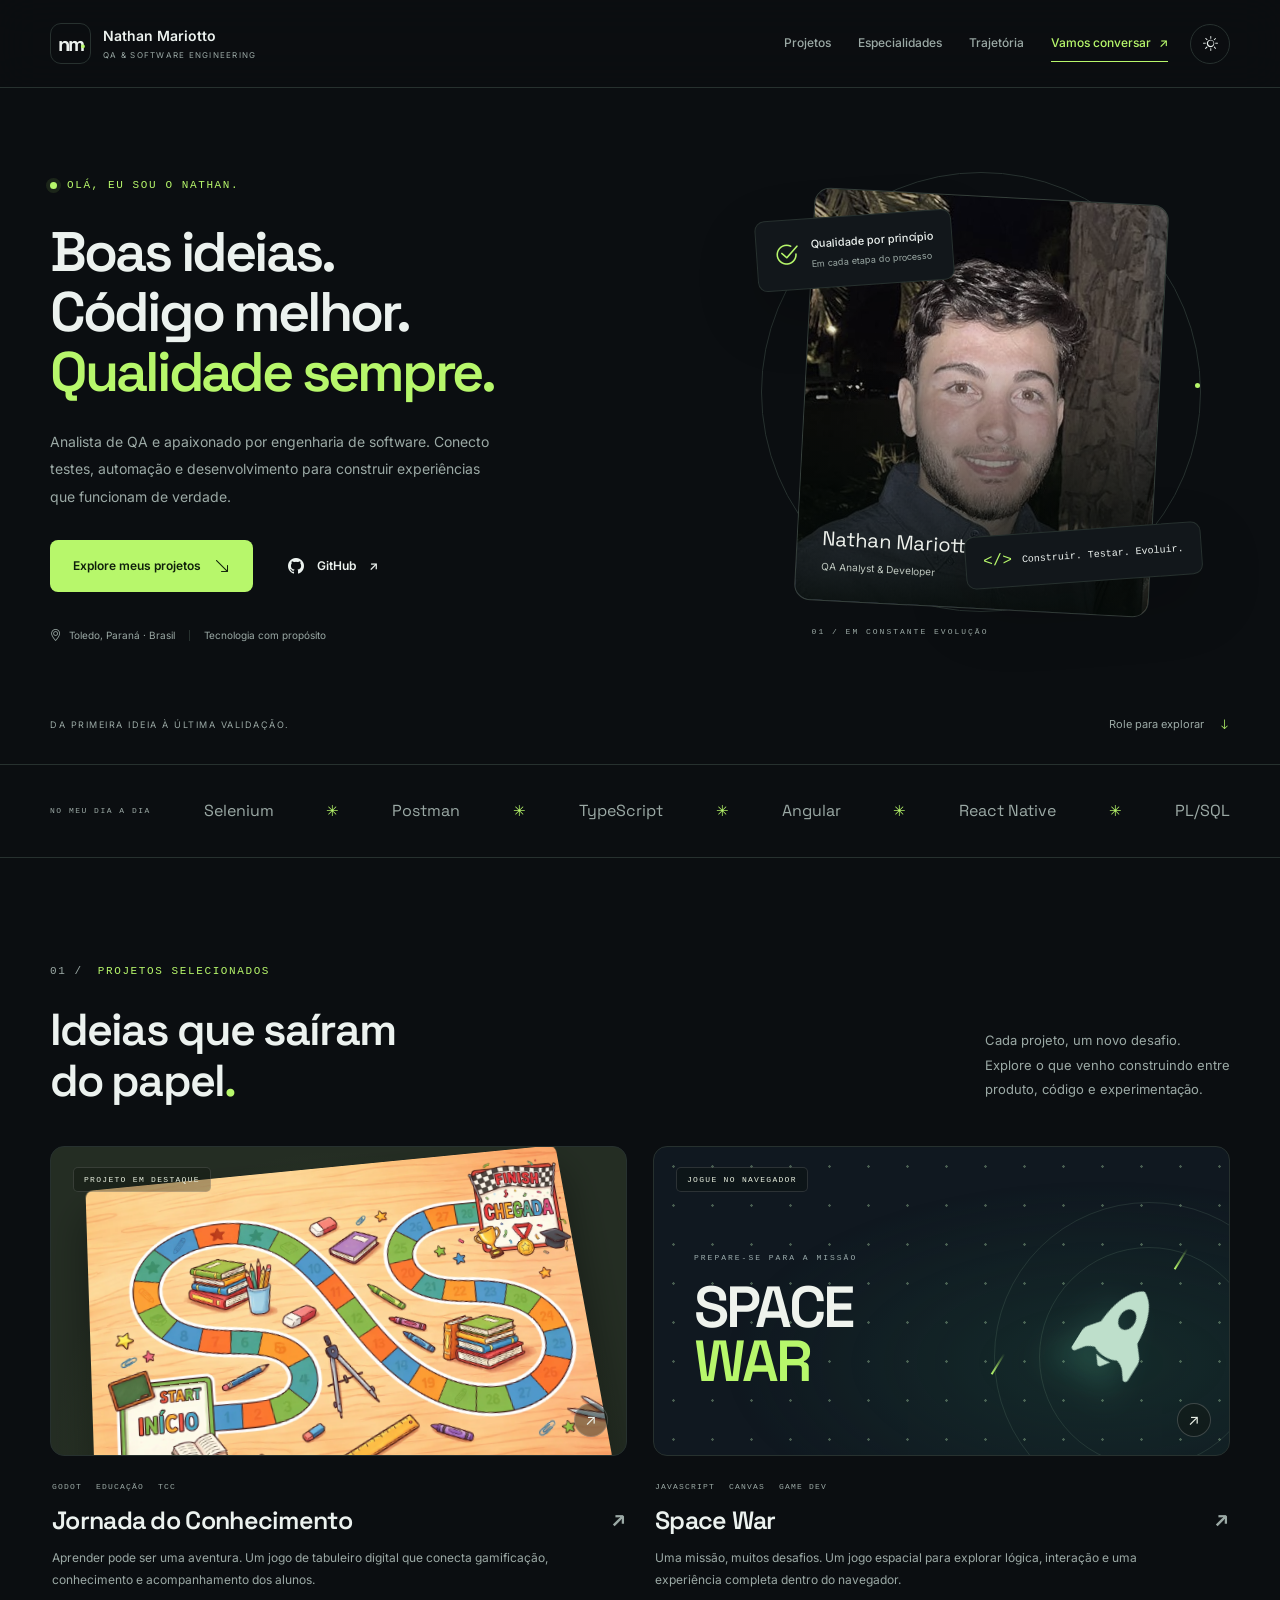
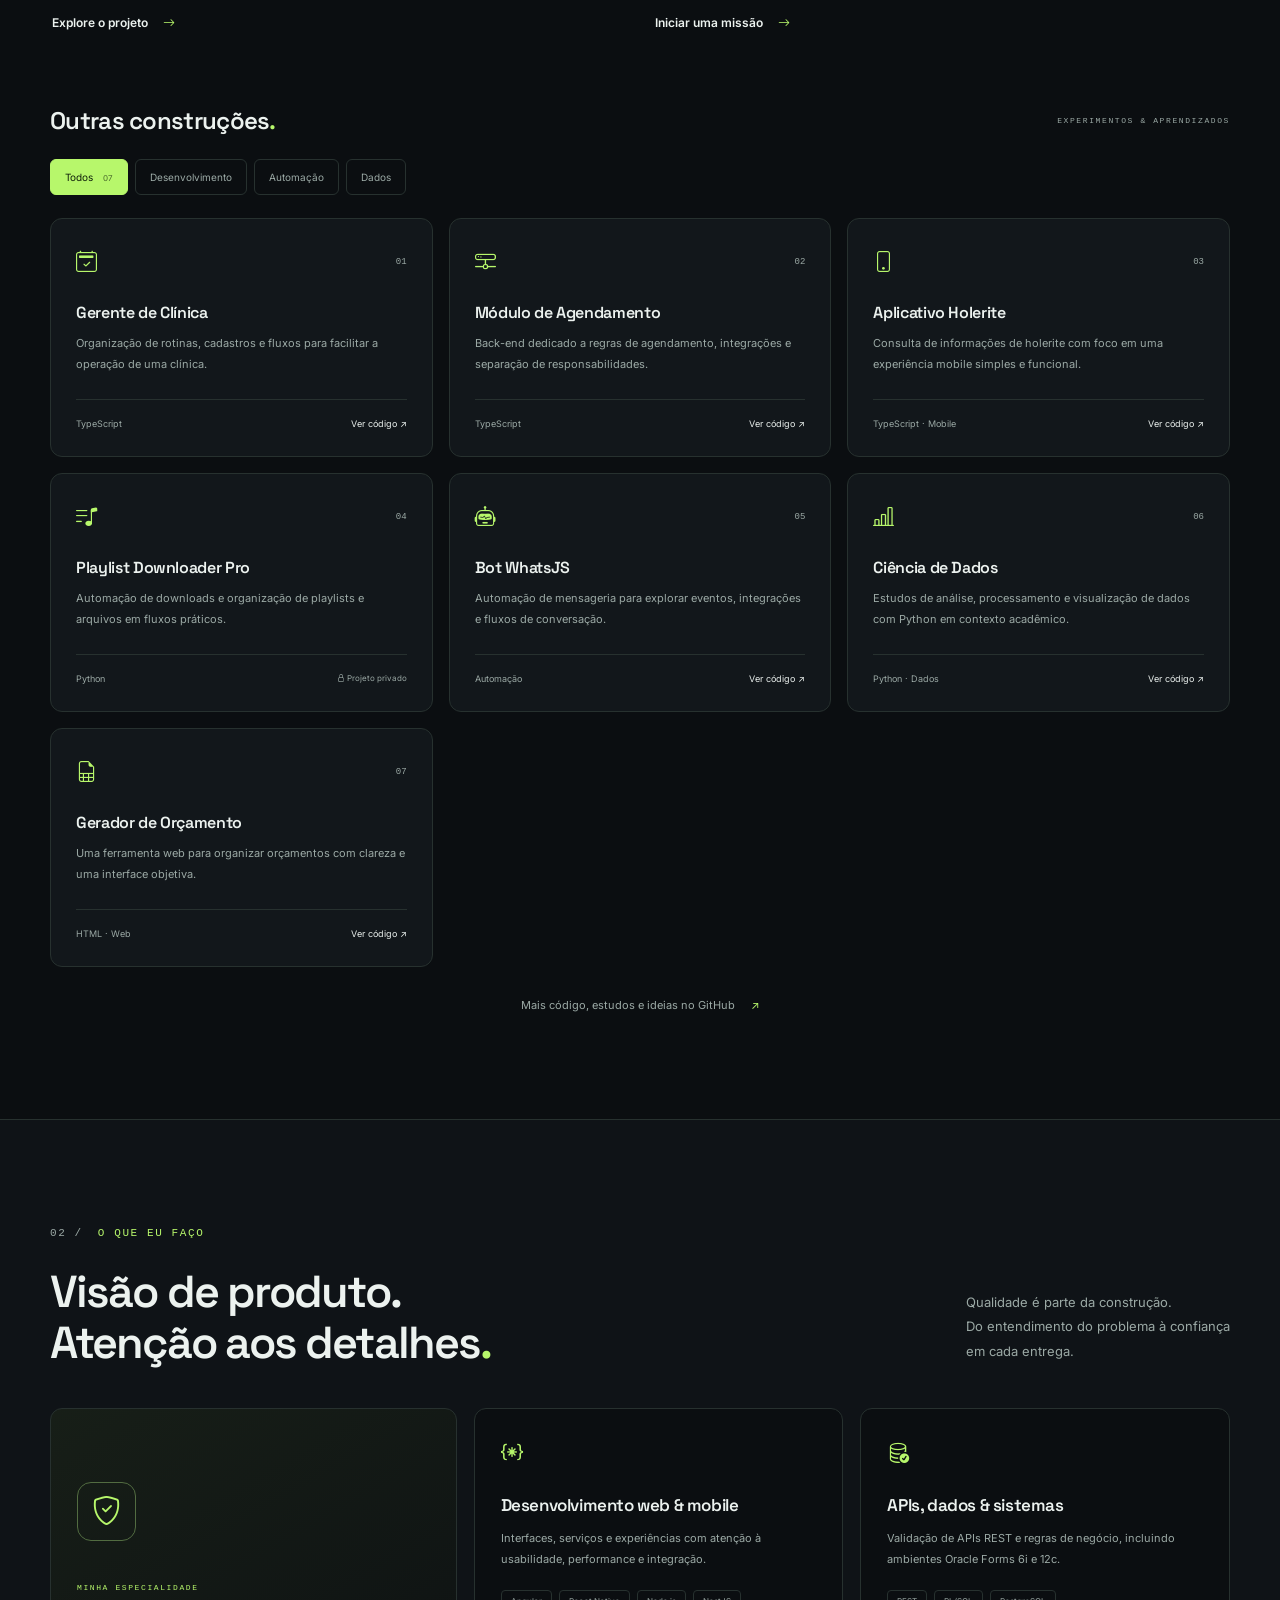
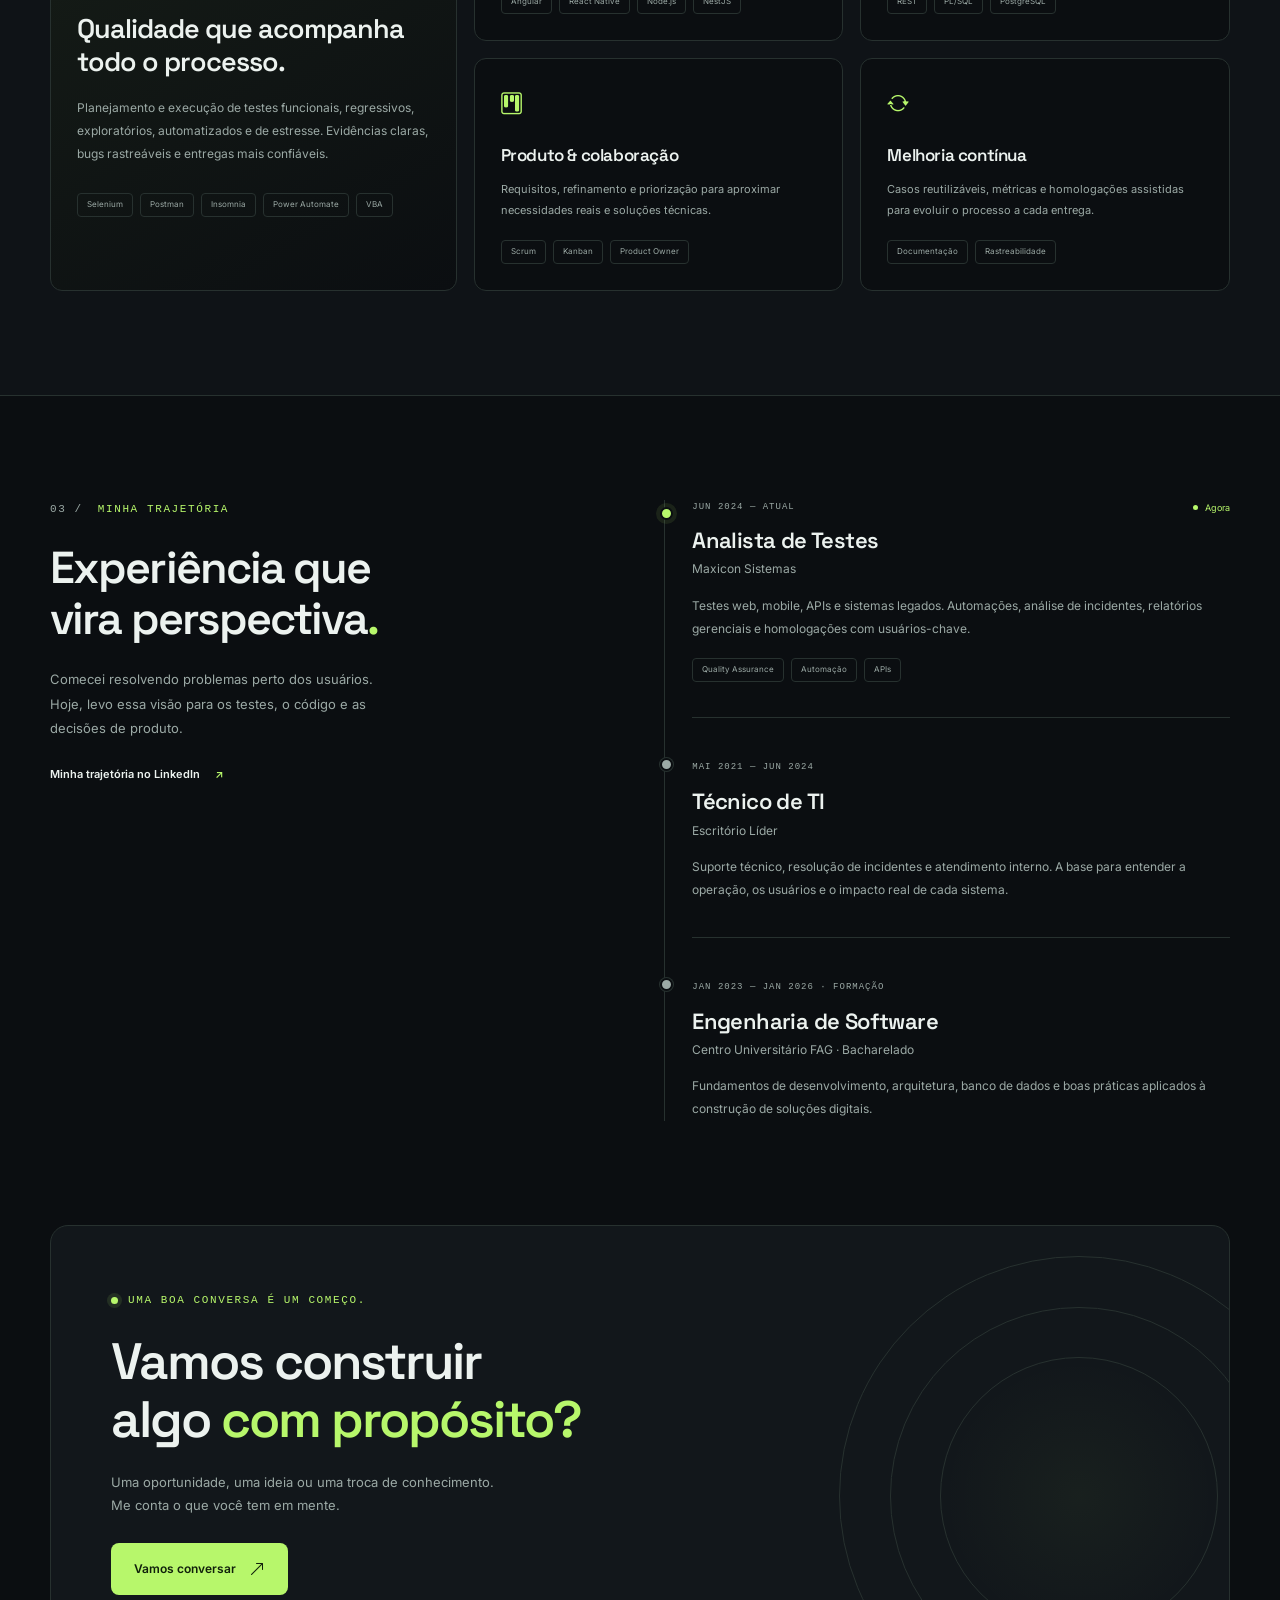
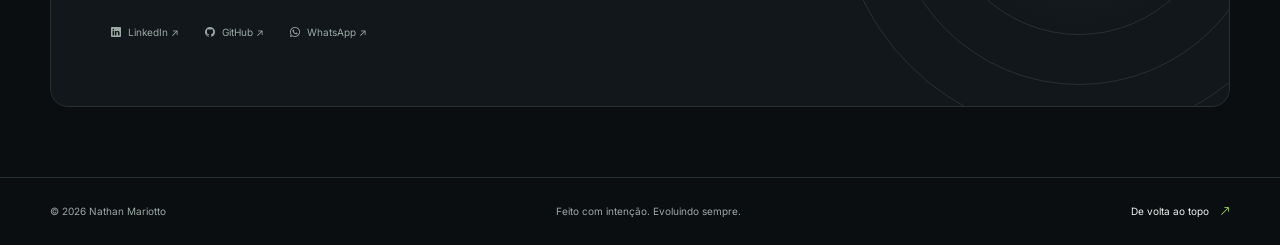
==== commit a12c2b0a: "fix: atualiza versao dos assets publicados" ====
--- a/index.html
+++ b/index.html
@@ -9,14 +9,14 @@
   <meta property="og:description" content="QA, automação e desenvolvimento. Conheça minha trajetória e os projetos que transformam conhecimento em experiência." />
   <meta property="og:type" content="website" />
   <title>Nathan Mariotto — QA & Engenharia de Software</title>
-  <script src="theme-init.js"></script>
+  <script src="theme-init.js?v=20260915-2"></script>
   <link rel="preconnect" href="https://fonts.googleapis.com" />
   <link rel="preconnect" href="https://fonts.gstatic.com" crossorigin />
   <link href="https://fonts.googleapis.com/css2?family=Inter:wght@400;500;600;700;800&family=Space+Grotesk:wght@400;500;600;700&display=swap" rel="stylesheet" />
   <link rel="stylesheet" href="https://cdn.jsdelivr.net/npm/bootstrap-icons@1.11.3/font/bootstrap-icons.min.css" />
   <link rel="icon" href="images/favicon.svg" type="image/svg+xml" />
-  <link rel="stylesheet" href="style.css" />
-  <script src="script.js" defer></script>
+  <link rel="stylesheet" href="style.css?v=20260915-2" />
+  <script src="script.js?v=20260915-2" defer></script>
 </head>
 <body class="portfolio-page">
   <a class="skip-link" href="#conteudo">Pular para o conteúdo</a>
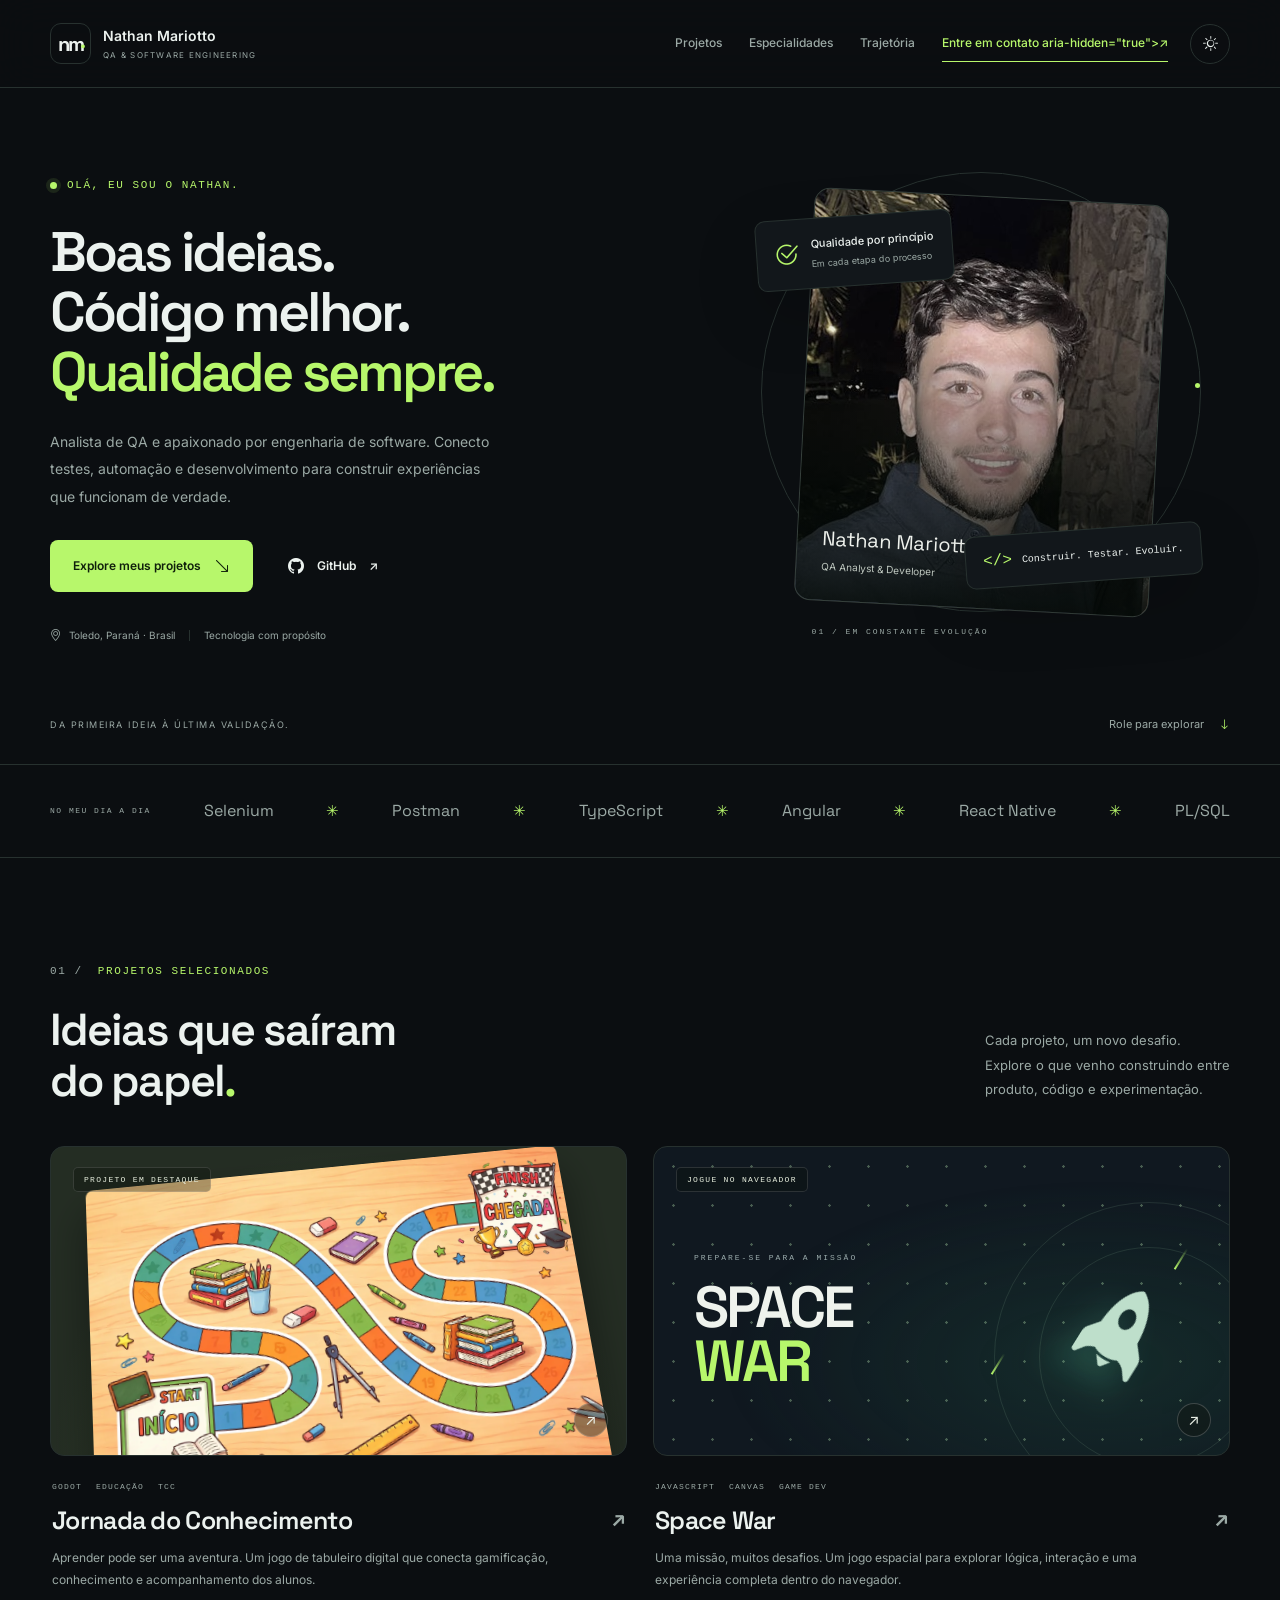
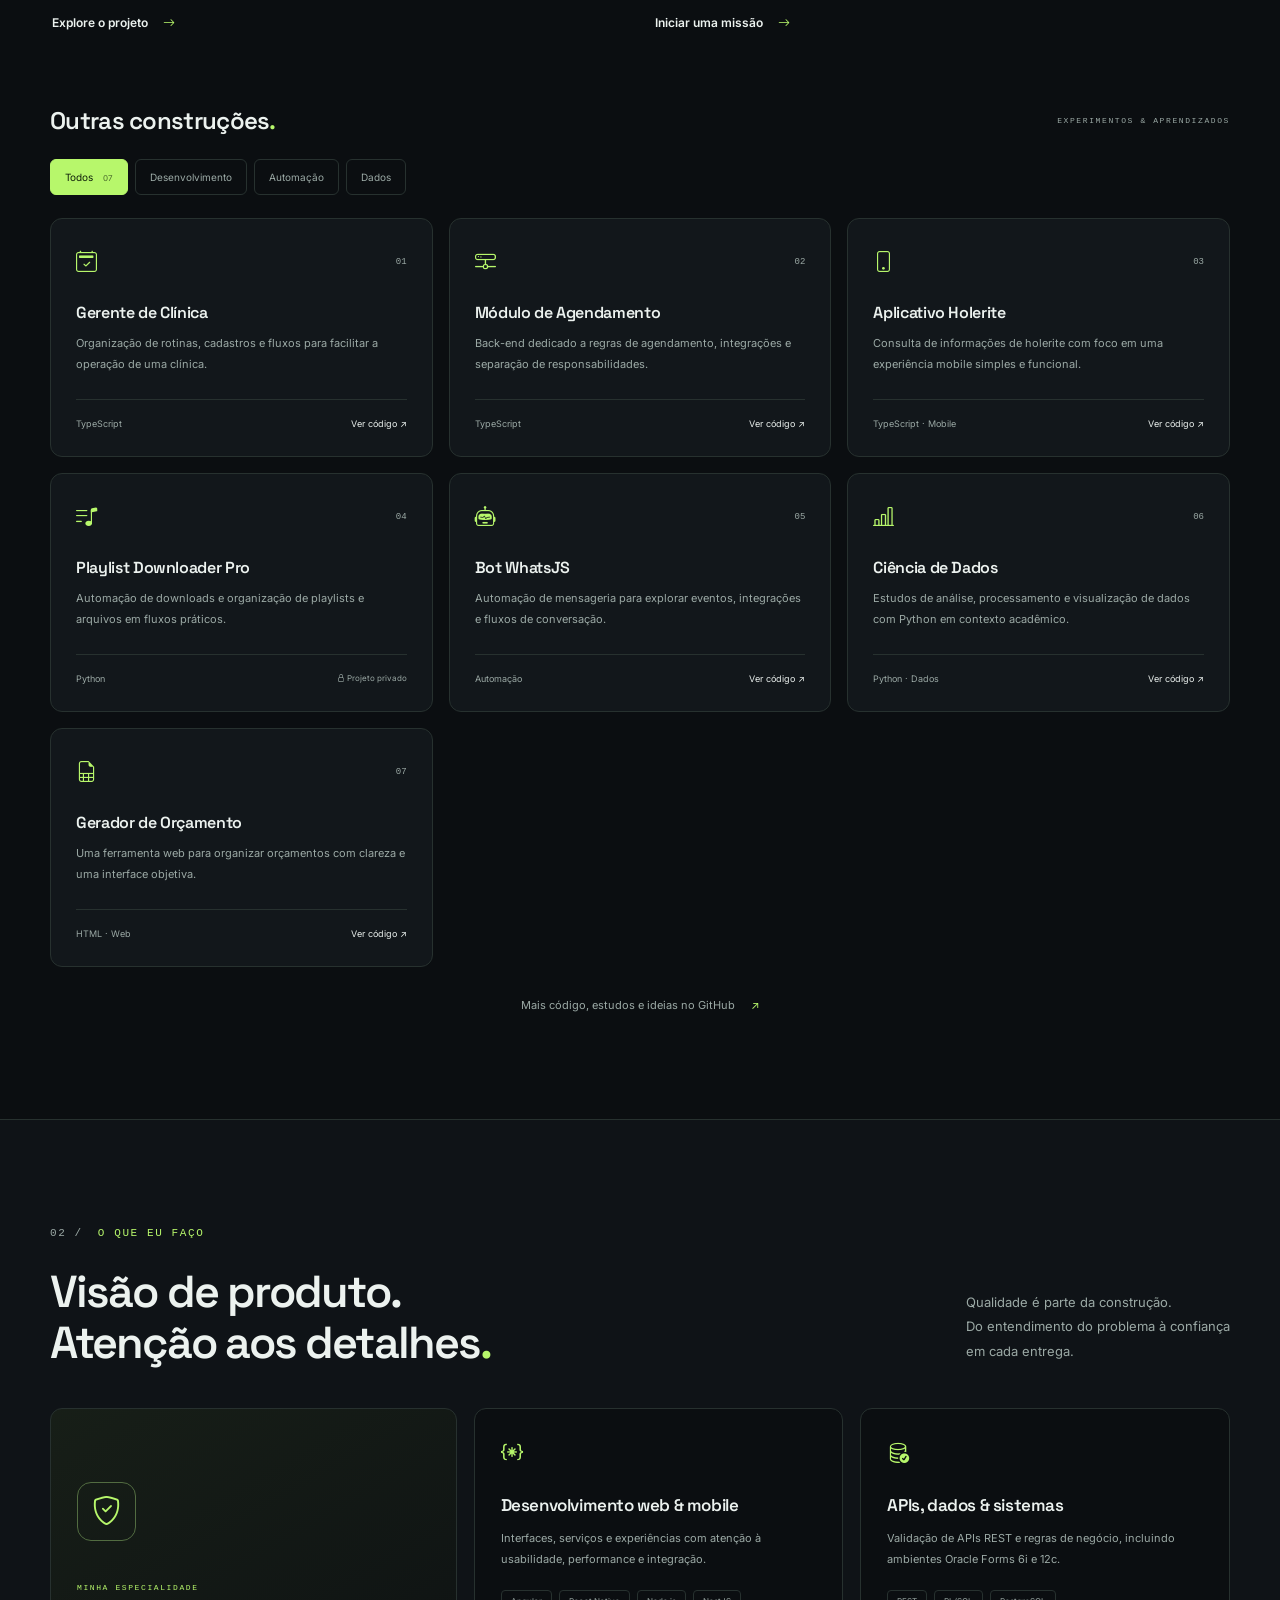
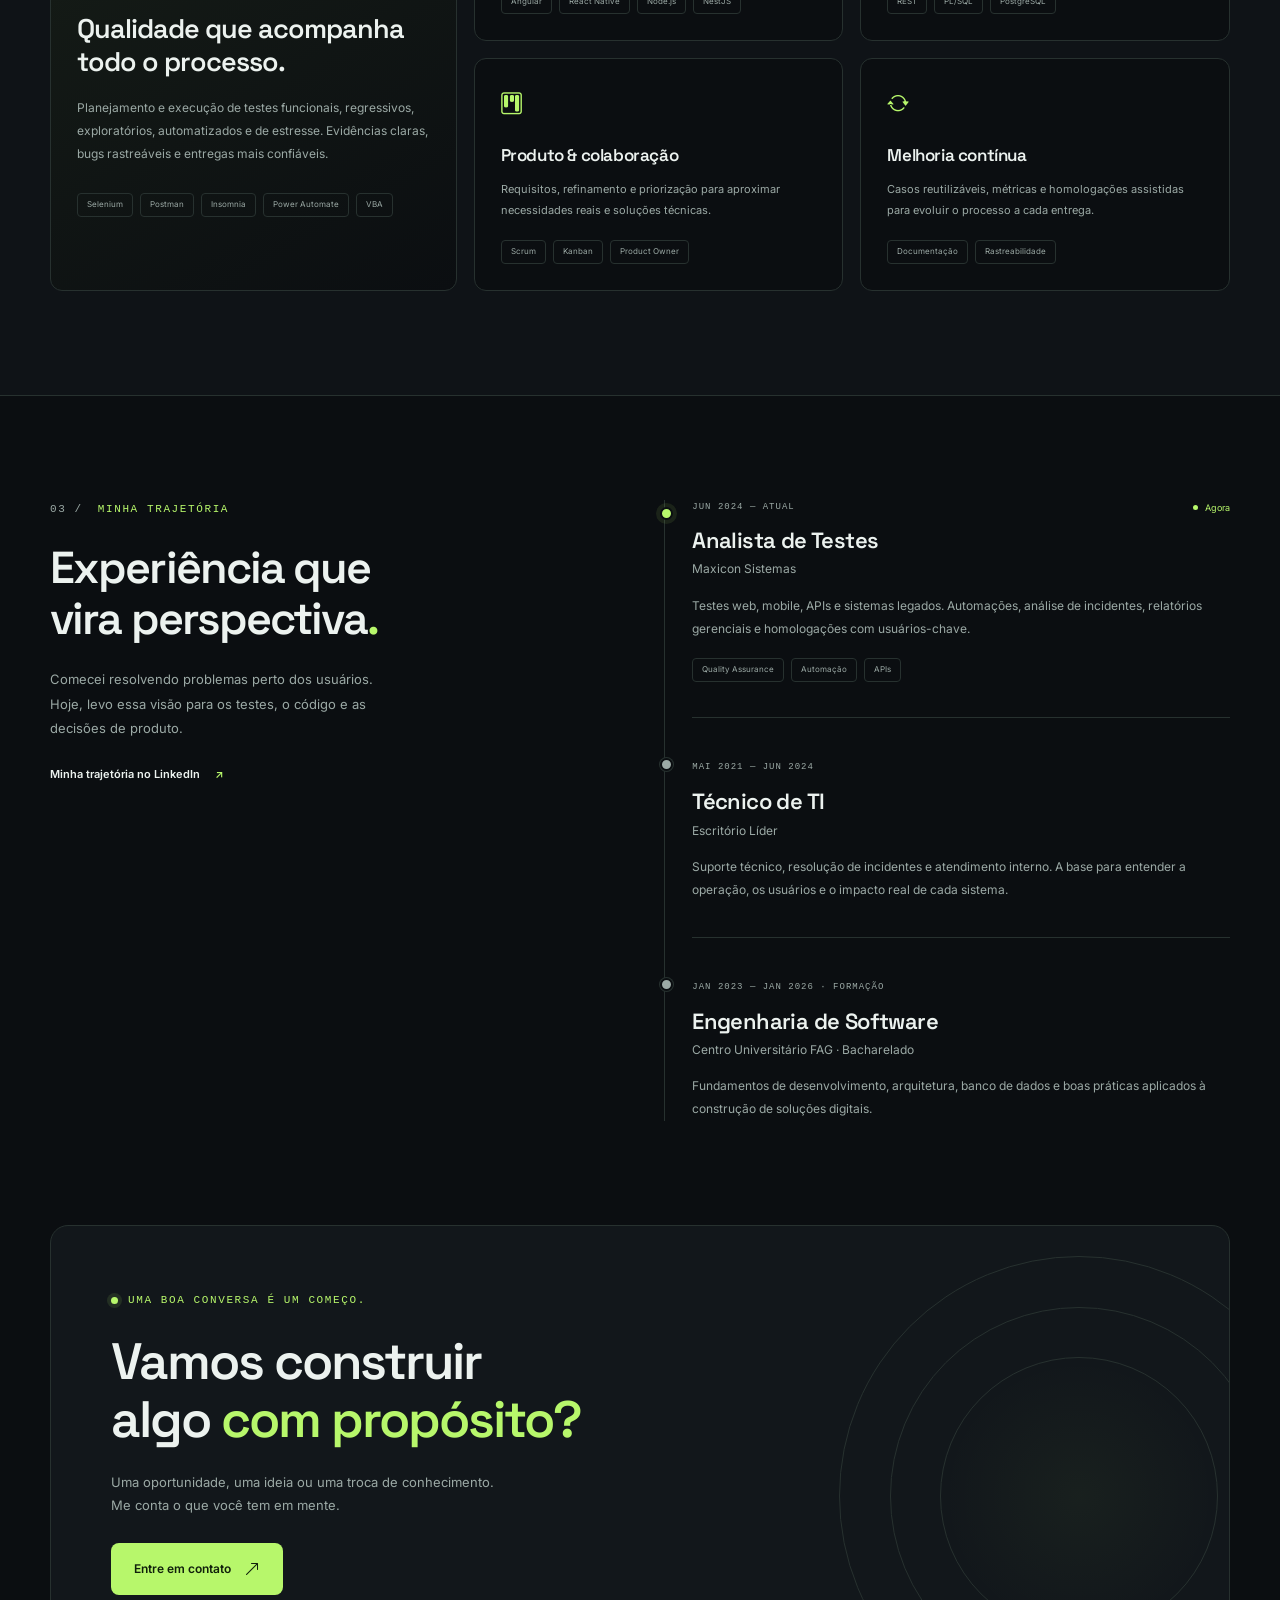
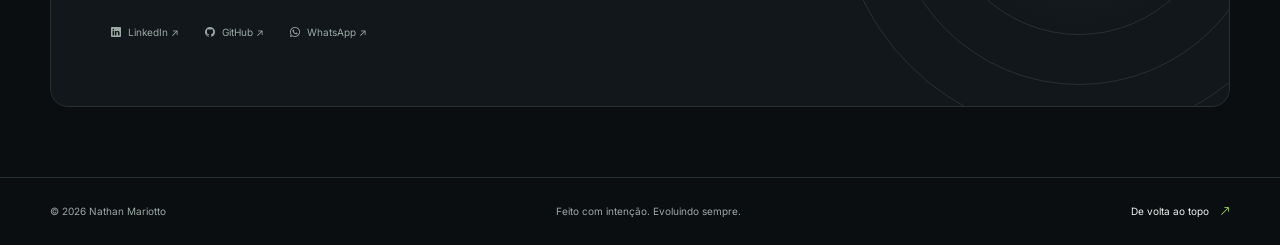
==== commit b3641db5: "fix- msg" ====
--- a/index.html
+++ b/index.html
@@ -23,7 +23,7 @@
   <header class="site-header">
     <a class="brand" href="#inicio" aria-label="Nathan Mariotto — início"><span class="brand-mark" aria-hidden="true">nm<span>.</span></span><span class="brand-name">Nathan Mariotto<span class="brand-caption">QA & SOFTWARE ENGINEERING</span></span></a>
     <div class="header-actions">
-      <nav class="main-nav" id="mainNav" aria-label="Navegação principal"><a href="#projetos">Projetos</a><a href="#competencias">Especialidades</a><a href="#experiencia">Trajetória</a><a class="nav-contact" href="#contato">Vamos conversar <span aria-hidden="true">↗</span></a></nav>
+      <nav class="main-nav" id="mainNav" aria-label="Navegação principal"><a href="#projetos">Projetos</a><a href="#competencias">Especialidades</a><a href="#experiencia">Trajetória</a><a class="nav-contact" href="#contato">Entre em contato aria-hidden="true">↗</span></a></nav>
       <button class="theme-toggle" id="themeToggle" type="button" aria-label="Alternar tema"><i class="bi bi-sun theme-icon-sun" aria-hidden="true"></i><i class="bi bi-moon-stars theme-icon-moon" aria-hidden="true"></i></button>
       <button class="menu-toggle" id="menuToggle" type="button" aria-label="Abrir menu" aria-expanded="false" aria-controls="mainNav"><span></span><span></span></button>
     </div>
@@ -92,7 +92,7 @@
         <article class="timeline-item education-item" id="formacao" data-reveal><span class="timeline-date">JAN 2023 — JAN 2026 · FORMAÇÃO</span><h3>Engenharia de Software</h3><span class="timeline-company">Centro Universitário FAG · Bacharelado</span><p>Fundamentos de desenvolvimento, arquitetura, banco de dados e boas práticas aplicados à construção de soluções digitais.</p></article>
       </div>
     </section>
-    <section class="contact-section container" id="contato"><div class="contact-panel" data-reveal><div class="contact-orbit" aria-hidden="true"></div><div class="contact-copy"><p class="eyebrow"><span class="status-dot" aria-hidden="true"></span> Uma boa conversa é um começo.</p><h2>Vamos construir<br />algo <span class="accent-text">com propósito?</span></h2><p>Uma oportunidade, uma ideia ou uma troca de conhecimento.<br />Me conta o que você tem em mente.</p><a class="button primary" href="mailto:loucosgamer124@gmail.com">Vamos conversar <i class="bi bi-arrow-up-right" aria-hidden="true"></i></a><div class="contact-links"><a href="https://www.linkedin.com/in/nathanmariotto" target="_blank" rel="noopener noreferrer"><i class="bi bi-linkedin" aria-hidden="true"></i> LinkedIn ↗</a><a href="https://github.com/Mariott0" target="_blank" rel="noopener noreferrer"><i class="bi bi-github" aria-hidden="true"></i> GitHub ↗</a><a href="https://wa.me/5544997437346" target="_blank" rel="noopener noreferrer"><i class="bi bi-whatsapp" aria-hidden="true"></i> WhatsApp ↗</a></div></div></div></section>
+    <section class="contact-section container" id="contato"><div class="contact-panel" data-reveal><div class="contact-orbit" aria-hidden="true"></div><div class="contact-copy"><p class="eyebrow"><span class="status-dot" aria-hidden="true"></span> Uma boa conversa é um começo.</p><h2>Vamos construir<br />algo <span class="accent-text">com propósito?</span></h2><p>Uma oportunidade, uma ideia ou uma troca de conhecimento.<br />Me conta o que você tem em mente.</p><a class="button primary" href="mailto:loucosgamer124@gmail.com">Entre em contato <i class="bi bi-arrow-up-right" aria-hidden="true"></i></a><div class="contact-links"><a href="https://www.linkedin.com/in/nathanmariotto" target="_blank" rel="noopener noreferrer"><i class="bi bi-linkedin" aria-hidden="true"></i> LinkedIn ↗</a><a href="https://github.com/Mariott0" target="_blank" rel="noopener noreferrer"><i class="bi bi-github" aria-hidden="true"></i> GitHub ↗</a><a href="https://wa.me/5544997437346" target="_blank" rel="noopener noreferrer"><i class="bi bi-whatsapp" aria-hidden="true"></i> WhatsApp ↗</a></div></div></div></section>
   </main>
   <footer class="site-footer"><p>© <span id="currentYear">2026</span> Nathan Mariotto</p><span>Feito com intenção. Evoluindo sempre.</span><a href="#inicio">De volta ao topo <i class="bi bi-arrow-up-right" aria-hidden="true"></i></a></footer>
 </body>
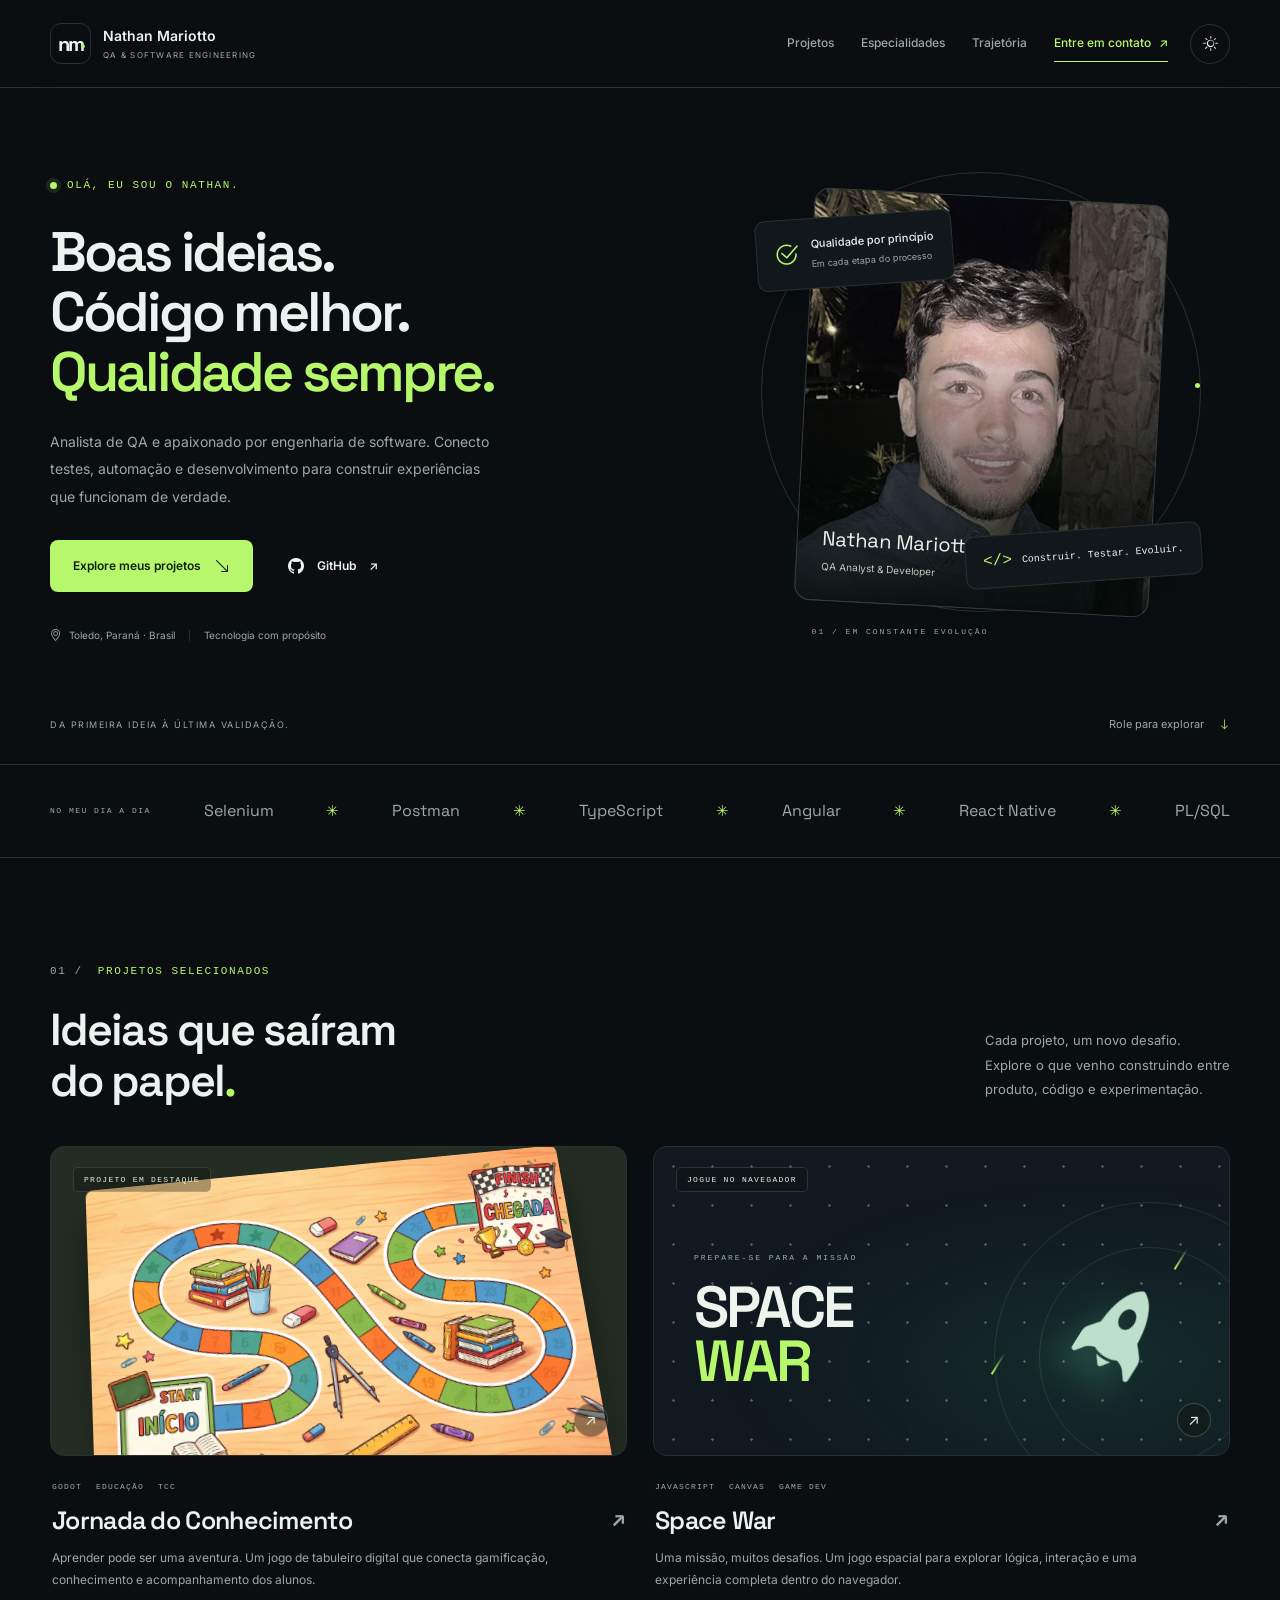
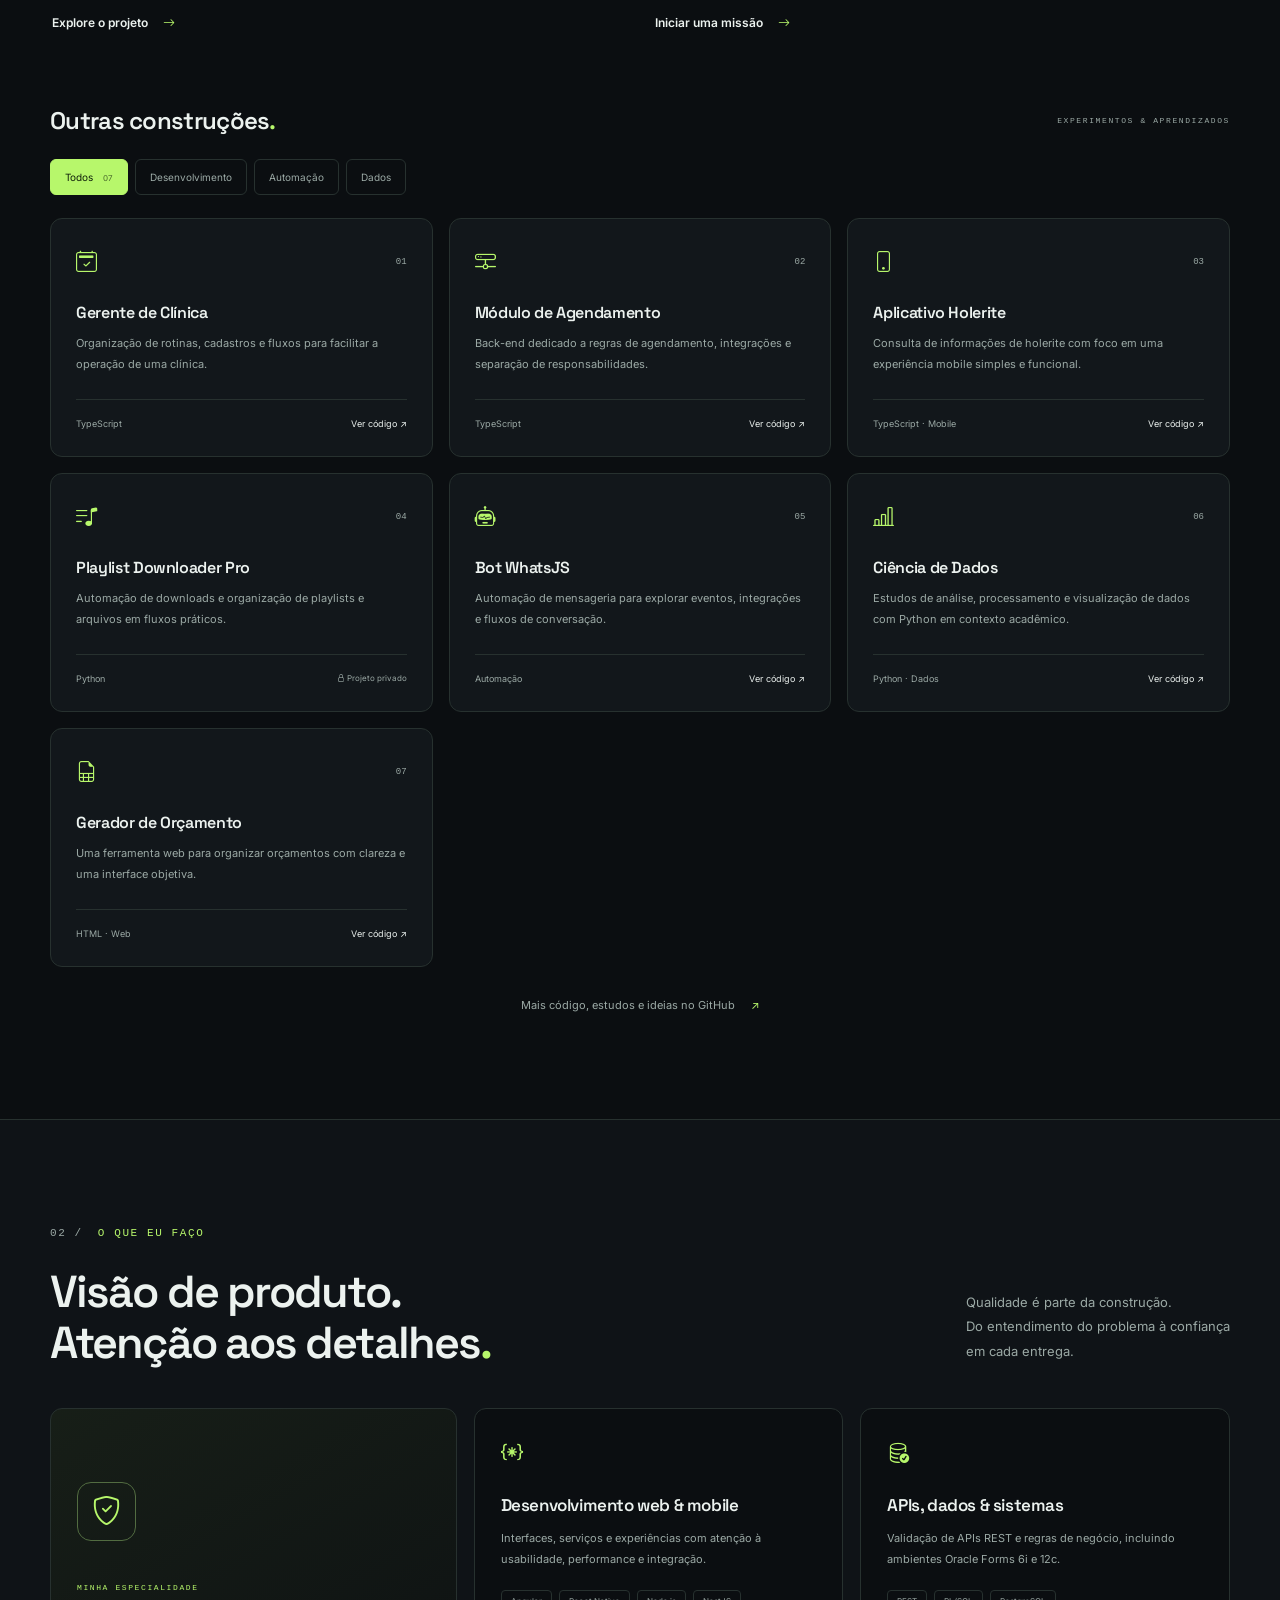
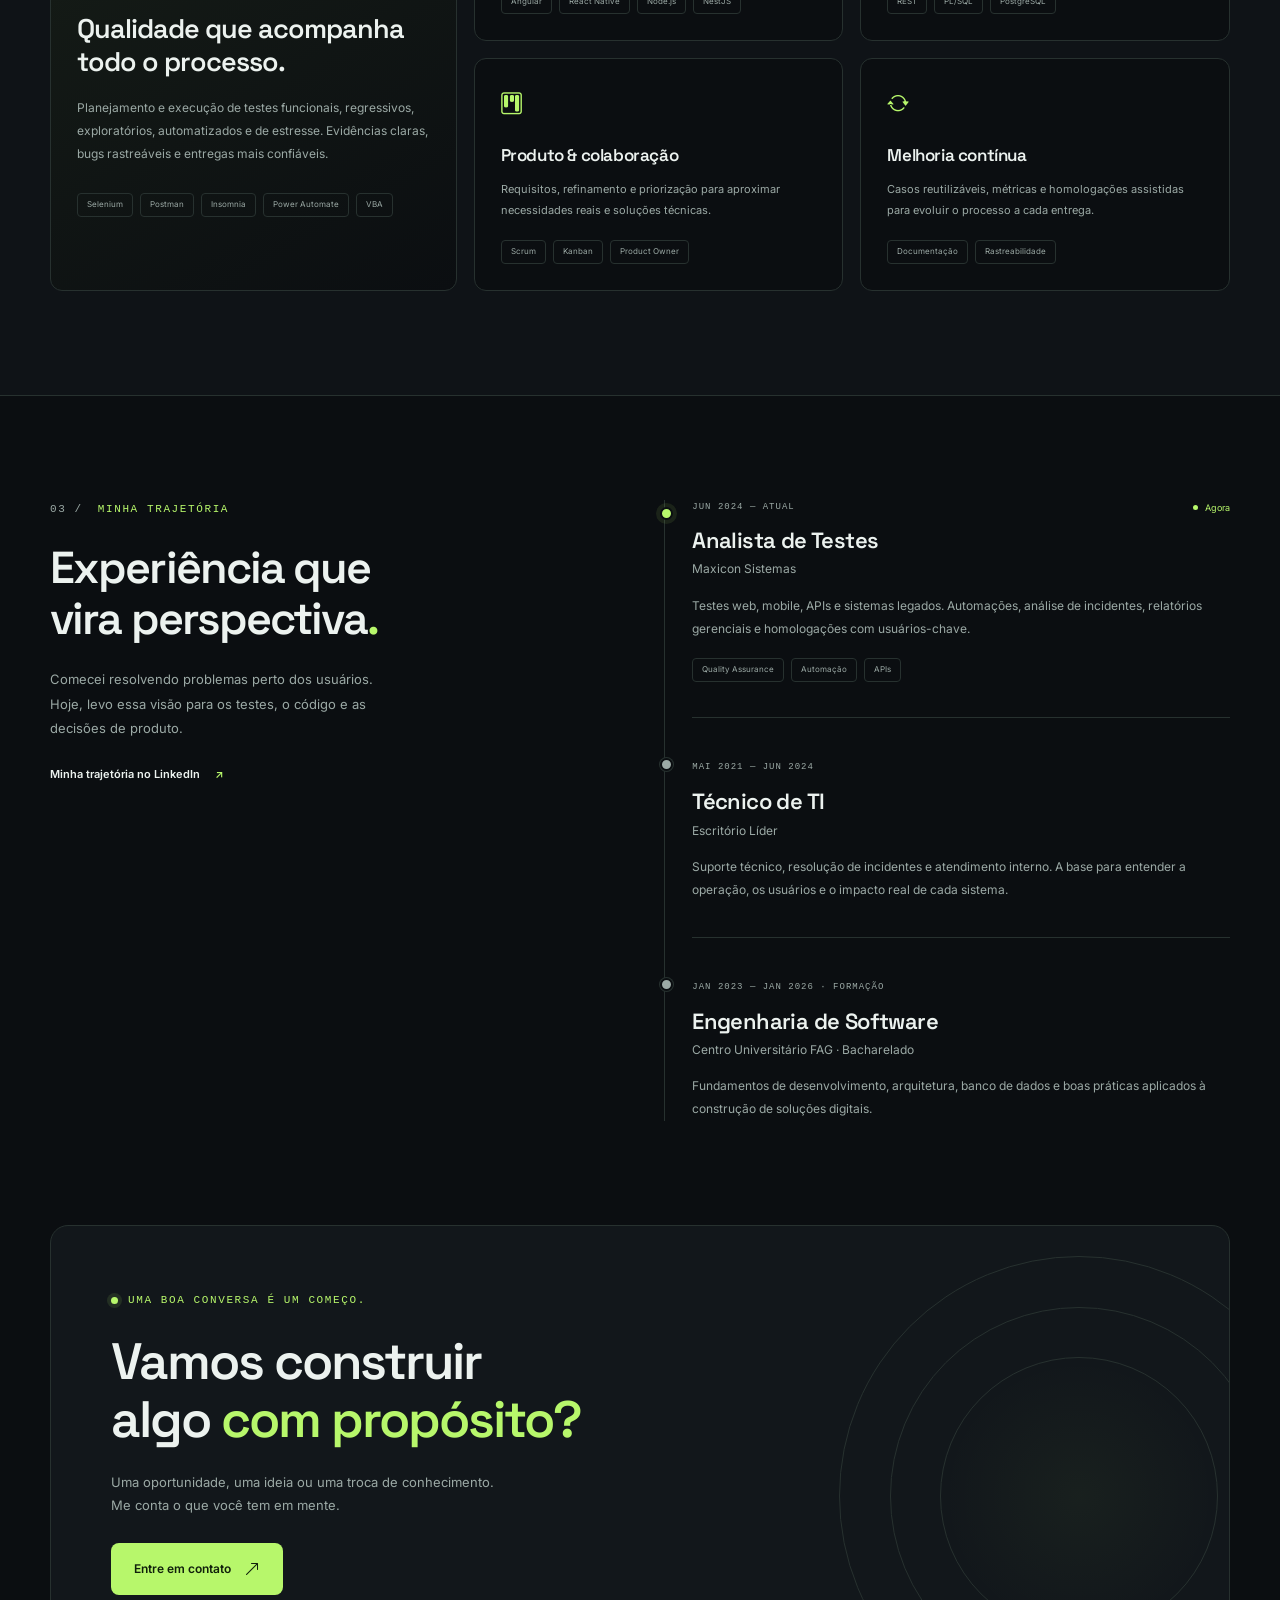
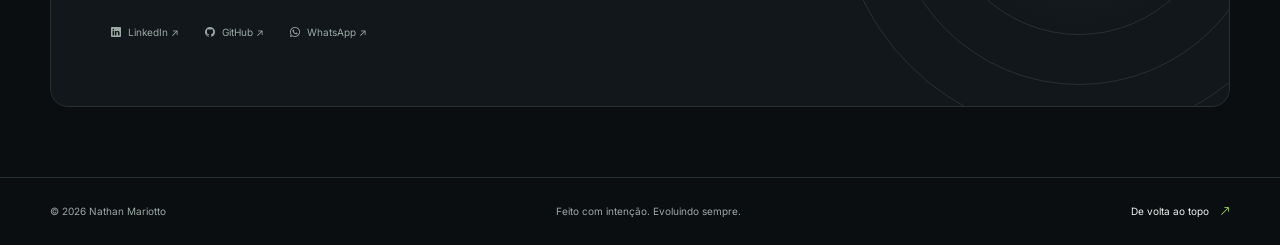
==== commit 1ff8ab22: "fix- msg" ====
--- a/index.html
+++ b/index.html
@@ -1,99 +1,651 @@
 <!doctype html>
 <html lang="pt-BR" data-theme="dark">
-<head>
-  <meta charset="UTF-8" />
-  <meta name="viewport" content="width=device-width, initial-scale=1" />
-  <meta name="description" content="Nathan Mariotto. Quality Assurance, automação e engenharia de software. Conheça minha trajetória e os projetos Jornada do Conhecimento e Space War." />
-  <meta name="theme-color" content="#0b0e11" />
-  <meta property="og:title" content="Nathan Mariotto | Qualidade em cada detalhe" />
-  <meta property="og:description" content="QA, automação e desenvolvimento. Conheça minha trajetória e os projetos que transformam conhecimento em experiência." />
-  <meta property="og:type" content="website" />
-  <title>Nathan Mariotto — QA & Engenharia de Software</title>
-  <script src="theme-init.js?v=20260915-2"></script>
-  <link rel="preconnect" href="https://fonts.googleapis.com" />
-  <link rel="preconnect" href="https://fonts.gstatic.com" crossorigin />
-  <link href="https://fonts.googleapis.com/css2?family=Inter:wght@400;500;600;700;800&family=Space+Grotesk:wght@400;500;600;700&display=swap" rel="stylesheet" />
-  <link rel="stylesheet" href="https://cdn.jsdelivr.net/npm/bootstrap-icons@1.11.3/font/bootstrap-icons.min.css" />
-  <link rel="icon" href="images/favicon.svg" type="image/svg+xml" />
-  <link rel="stylesheet" href="style.css?v=20260915-2" />
-  <script src="script.js?v=20260915-2" defer></script>
-</head>
-<body class="portfolio-page">
-  <a class="skip-link" href="#conteudo">Pular para o conteúdo</a>
-  <header class="site-header">
-    <a class="brand" href="#inicio" aria-label="Nathan Mariotto — início"><span class="brand-mark" aria-hidden="true">nm<span>.</span></span><span class="brand-name">Nathan Mariotto<span class="brand-caption">QA & SOFTWARE ENGINEERING</span></span></a>
-    <div class="header-actions">
-      <nav class="main-nav" id="mainNav" aria-label="Navegação principal"><a href="#projetos">Projetos</a><a href="#competencias">Especialidades</a><a href="#experiencia">Trajetória</a><a class="nav-contact" href="#contato">Entre em contato aria-hidden="true">↗</span></a></nav>
-      <button class="theme-toggle" id="themeToggle" type="button" aria-label="Alternar tema"><i class="bi bi-sun theme-icon-sun" aria-hidden="true"></i><i class="bi bi-moon-stars theme-icon-moon" aria-hidden="true"></i></button>
-      <button class="menu-toggle" id="menuToggle" type="button" aria-label="Abrir menu" aria-expanded="false" aria-controls="mainNav"><span></span><span></span></button>
-    </div>
-  </header>
-  <main id="conteudo">
-    <section class="hero container" id="inicio" aria-labelledby="heroTitle">
-      <div class="hero-content">
-        <p class="eyebrow hero-intro"><span class="status-dot" aria-hidden="true"></span> Olá, eu sou o Nathan.</p>
-        <h1 id="heroTitle">Boas ideias.<br />Código melhor.<br /><span class="accent-text">Qualidade sempre.</span></h1>
-        <p class="hero-copy">Analista de QA e apaixonado por engenharia de software. Conecto testes, automação e desenvolvimento para construir experiências que funcionam de verdade.</p>
-        <div class="hero-actions"><a class="button primary" href="#projetos">Explore meus projetos <i class="bi bi-arrow-down-right" aria-hidden="true"></i></a><a class="button ghost" href="https://github.com/Mariott0" target="_blank" rel="noopener noreferrer"><i class="bi bi-github" aria-hidden="true"></i> GitHub <span aria-hidden="true">↗</span></a></div>
-        <div class="hero-location"><i class="bi bi-geo-alt" aria-hidden="true"></i> Toledo, Paraná · Brasil <span class="location-divider"></span><span>Tecnologia com propósito</span></div>
+  <head>
+    <meta charset="UTF-8" />
+    <meta name="viewport" content="width=device-width, initial-scale=1" />
+    <meta
+      name="description"
+      content="Nathan Mariotto. Quality Assurance, automação e engenharia de software. Conheça minha trajetória e os projetos Jornada do Conhecimento e Space War."
+    />
+    <meta name="theme-color" content="#0b0e11" />
+    <meta
+      property="og:title"
+      content="Nathan Mariotto | Qualidade em cada detalhe"
+    />
+    <meta
+      property="og:description"
+      content="QA, automação e desenvolvimento. Conheça minha trajetória e os projetos que transformam conhecimento em experiência."
+    />
+    <meta property="og:type" content="website" />
+    <title>Nathan Mariotto — QA & Engenharia de Software</title>
+    <script src="theme-init.js?v=20260915-2"></script>
+    <link rel="preconnect" href="https://fonts.googleapis.com" />
+    <link rel="preconnect" href="https://fonts.gstatic.com" crossorigin />
+    <link
+      href="https://fonts.googleapis.com/css2?family=Inter:wght@400;500;600;700;800&family=Space+Grotesk:wght@400;500;600;700&display=swap"
+      rel="stylesheet"
+    />
+    <link
+      rel="stylesheet"
+      href="https://cdn.jsdelivr.net/npm/bootstrap-icons@1.11.3/font/bootstrap-icons.min.css"
+    />
+    <link rel="icon" href="images/favicon.svg" type="image/svg+xml" />
+    <link rel="stylesheet" href="style.css?v=20260915-2" />
+    <script src="script.js?v=20260915-2" defer></script>
+  </head>
+  <body class="portfolio-page">
+    <a class="skip-link" href="#conteudo">Pular para o conteúdo</a>
+    <header class="site-header">
+      <a class="brand" href="#inicio" aria-label="Nathan Mariotto — início"
+        ><span class="brand-mark" aria-hidden="true">nm<span>.</span></span
+        ><span class="brand-name"
+          >Nathan Mariotto<span class="brand-caption"
+            >QA & SOFTWARE ENGINEERING</span
+          ></span
+        ></a
+      >
+      <div class="header-actions">
+        <nav class="main-nav" id="mainNav" aria-label="Navegação principal">
+          <a href="#projetos">Projetos</a
+          ><a href="#competencias">Especialidades</a
+          ><a href="#experiencia">Trajetória</a
+          ><a class="nav-contact" href="#contato"
+            >Entre em contato <span aria-hidden="true">↗</span></a
+          >
+        </nav>
+        <button
+          class="theme-toggle"
+          id="themeToggle"
+          type="button"
+          aria-label="Alternar tema"
+        >
+          <i class="bi bi-sun theme-icon-sun" aria-hidden="true"></i
+          ><i class="bi bi-moon-stars theme-icon-moon" aria-hidden="true"></i>
+        </button>
+        <button
+          class="menu-toggle"
+          id="menuToggle"
+          type="button"
+          aria-label="Abrir menu"
+          aria-expanded="false"
+          aria-controls="mainNav"
+        >
+          <span></span><span></span>
+        </button>
       </div>
-      <div class="hero-visual">
-        <div class="portrait-orbit" aria-hidden="true"></div>
-        <div class="portrait-frame"><img src="images/eu.jpeg" alt="Nathan Henrique Mariotto Ritz" width="426" height="522" fetchpriority="high" /><div class="portrait-caption"><span>Nathan Mariotto</span><span>QA Analyst & Developer</span></div></div>
-        <div class="floating-label label-quality"><i class="bi bi-check2-circle" aria-hidden="true"></i><div><strong>Qualidade por princípio</strong><span>Em cada etapa do processo</span></div></div>
-        <div class="floating-label label-code"><span aria-hidden="true">&lt;/&gt;</span> Construir. Testar. Evoluir.</div>
-        <span class="visual-coordinate" aria-hidden="true">01 / EM CONSTANTE EVOLUÇÃO</span>
+    </header>
+    <main id="conteudo">
+      <section class="hero container" id="inicio" aria-labelledby="heroTitle">
+        <div class="hero-content">
+          <p class="eyebrow hero-intro">
+            <span class="status-dot" aria-hidden="true"></span> Olá, eu sou o
+            Nathan.
+          </p>
+          <h1 id="heroTitle">
+            Boas ideias.<br />Código melhor.<br /><span class="accent-text"
+              >Qualidade sempre.</span
+            >
+          </h1>
+          <p class="hero-copy">
+            Analista de QA e apaixonado por engenharia de software. Conecto
+            testes, automação e desenvolvimento para construir experiências que
+            funcionam de verdade.
+          </p>
+          <div class="hero-actions">
+            <a class="button primary" href="#projetos"
+              >Explore meus projetos
+              <i class="bi bi-arrow-down-right" aria-hidden="true"></i></a
+            ><a
+              class="button ghost"
+              href="https://github.com/Mariott0"
+              target="_blank"
+              rel="noopener noreferrer"
+              ><i class="bi bi-github" aria-hidden="true"></i> GitHub
+              <span aria-hidden="true">↗</span></a
+            >
+          </div>
+          <div class="hero-location">
+            <i class="bi bi-geo-alt" aria-hidden="true"></i> Toledo, Paraná ·
+            Brasil <span class="location-divider"></span
+            ><span>Tecnologia com propósito</span>
+          </div>
+        </div>
+        <div class="hero-visual">
+          <div class="portrait-orbit" aria-hidden="true"></div>
+          <div class="portrait-frame">
+            <img
+              src="images/eu.jpeg"
+              alt="Nathan Henrique Mariotto Ritz"
+              width="426"
+              height="522"
+              fetchpriority="high"
+            />
+            <div class="portrait-caption">
+              <span>Nathan Mariotto</span><span>QA Analyst & Developer</span>
+            </div>
+          </div>
+          <div class="floating-label label-quality">
+            <i class="bi bi-check2-circle" aria-hidden="true"></i>
+            <div>
+              <strong>Qualidade por princípio</strong
+              ><span>Em cada etapa do processo</span>
+            </div>
+          </div>
+          <div class="floating-label label-code">
+            <span aria-hidden="true">&lt;/&gt;</span> Construir. Testar.
+            Evoluir.
+          </div>
+          <span class="visual-coordinate" aria-hidden="true"
+            >01 / EM CONSTANTE EVOLUÇÃO</span
+          >
+        </div>
+        <div class="hero-bottom">
+          <span>DA PRIMEIRA IDEIA À ÚLTIMA VALIDAÇÃO.</span
+          ><a href="#projetos"
+            >Role para explorar
+            <i class="bi bi-arrow-down" aria-hidden="true"></i
+          ></a>
+        </div>
+      </section>
+      <div class="stack-strip" aria-label="Tecnologias e ferramentas">
+        <div class="container stack-track">
+          <span class="stack-label">NO MEU DIA A DIA</span><span>Selenium</span
+          ><span class="stack-star" aria-hidden="true">✳</span
+          ><span>Postman</span
+          ><span class="stack-star" aria-hidden="true">✳</span
+          ><span>TypeScript</span
+          ><span class="stack-star" aria-hidden="true">✳</span
+          ><span>Angular</span
+          ><span class="stack-star" aria-hidden="true">✳</span
+          ><span>React Native</span
+          ><span class="stack-star" aria-hidden="true">✳</span
+          ><span>PL/SQL</span>
+        </div>
       </div>
-      <div class="hero-bottom"><span>DA PRIMEIRA IDEIA À ÚLTIMA VALIDAÇÃO.</span><a href="#projetos">Role para explorar <i class="bi bi-arrow-down" aria-hidden="true"></i></a></div>
-    </section>
-    <div class="stack-strip" aria-label="Tecnologias e ferramentas"><div class="container stack-track"><span class="stack-label">NO MEU DIA A DIA</span><span>Selenium</span><span class="stack-star" aria-hidden="true">✳</span><span>Postman</span><span class="stack-star" aria-hidden="true">✳</span><span>TypeScript</span><span class="stack-star" aria-hidden="true">✳</span><span>Angular</span><span class="stack-star" aria-hidden="true">✳</span><span>React Native</span><span class="stack-star" aria-hidden="true">✳</span><span>PL/SQL</span></div></div>
 
-    <section class="section" id="projetos">
-      <div class="section-heading heading-row" data-reveal><div><p class="eyebrow"><span class="section-number">01 /</span> Projetos selecionados</p><h2>Ideias que saíram<br />do papel<span class="accent-text">.</span></h2></div><p>Cada projeto, um novo desafio.<br />Explore o que venho construindo entre<br />produto, código e experimentação.</p></div>
-      <div class="featured-projects">
-        <article class="showcase-card jornada-showcase" data-reveal>
-          <a class="showcase-art jornada-art" href="jornada/" aria-label="Conhecer o Jornada do Conhecimento"><span class="art-badge">PROJETO EM DESTAQUE</span><img class="board-preview" src="images/jornada/tabuleiro.webp" alt="Arte do tabuleiro do jogo Jornada do Conhecimento" width="1480" height="987" loading="lazy" /><span class="art-open" aria-hidden="true">↗</span></a>
-          <div class="showcase-info"><div class="project-tags"><span>GODOT</span><span>EDUCAÇÃO</span><span>TCC</span></div><h3><a href="jornada/">Jornada do Conhecimento <span aria-hidden="true">↗</span></a></h3><p>Aprender pode ser uma aventura. Um jogo de tabuleiro digital que conecta gamificação, conhecimento e acompanhamento dos alunos.</p><a class="text-link" href="jornada/">Explore o projeto <i class="bi bi-arrow-right" aria-hidden="true"></i></a></div>
-        </article>
-        <article class="showcase-card space-showcase" data-reveal>
-          <a class="showcase-art space-art" href="spacewar/" aria-label="Jogar Space War"><span class="art-badge">JOGUE NO NAVEGADOR</span><div class="space-orbit orbit-one" aria-hidden="true"></div><div class="space-orbit orbit-two" aria-hidden="true"></div><div class="space-art-title" aria-hidden="true"><span>PREPARE-SE PARA A MISSÃO</span><strong>SPACE<br /><em>WAR</em></strong></div><i class="bi bi-rocket-fill preview-rocket" aria-hidden="true"></i><span class="space-spark spark-one" aria-hidden="true"></span><span class="space-spark spark-two" aria-hidden="true"></span><span class="art-open" aria-hidden="true">↗</span></a>
-          <div class="showcase-info"><div class="project-tags"><span>JAVASCRIPT</span><span>CANVAS</span><span>GAME DEV</span></div><h3><a href="spacewar/">Space War <span aria-hidden="true">↗</span></a></h3><p>Uma missão, muitos desafios. Um jogo espacial para explorar lógica, interação e uma experiência completa dentro do navegador.</p><a class="text-link" href="spacewar/">Iniciar uma missão <i class="bi bi-arrow-right" aria-hidden="true"></i></a></div>
-        </article>
-      </div>
-      <div class="project-library-heading" data-reveal><h3>Outras construções<span class="accent-text">.</span></h3><span class="mono-label">EXPERIMENTOS & APRENDIZADOS</span></div>
-      <div class="project-filters" role="group" aria-label="Filtrar projetos" hidden><button type="button" class="filter-button is-active" data-filter="all" aria-pressed="true">Todos <span>07</span></button><button type="button" class="filter-button" data-filter="development" aria-pressed="false">Desenvolvimento</button><button type="button" class="filter-button" data-filter="automation" aria-pressed="false">Automação</button><button type="button" class="filter-button" data-filter="data" aria-pressed="false">Dados</button></div>
-      <p class="sr-only" id="filterStatus" aria-live="polite"></p>
-      <div class="projects-grid">
-        <article class="project-card" data-category="development" data-reveal><div class="project-topline"><i class="bi bi-calendar2-check" aria-hidden="true"></i><span>01</span></div><h3>Gerente de Clínica</h3><p>Organização de rotinas, cadastros e fluxos para facilitar a operação de uma clínica.</p><div class="project-card-bottom"><span>TypeScript</span><a href="https://github.com/Mariott0/ClinicManager" target="_blank" rel="noopener noreferrer" aria-label="Repositório Gerente de Clínica">Ver código ↗</a></div></article>
-        <article class="project-card" data-category="development" data-reveal><div class="project-topline"><i class="bi bi-hdd-network" aria-hidden="true"></i><span>02</span></div><h3>Módulo de Agendamento</h3><p>Back-end dedicado a regras de agendamento, integrações e separação de responsabilidades.</p><div class="project-card-bottom"><span>TypeScript</span><a href="https://github.com/Mariott0/backend-modulo-agendamento" target="_blank" rel="noopener noreferrer" aria-label="Repositório Módulo de Agendamento">Ver código ↗</a></div></article>
-        <article class="project-card" data-category="development" data-reveal><div class="project-topline"><i class="bi bi-phone" aria-hidden="true"></i><span>03</span></div><h3>Aplicativo Holerite</h3><p>Consulta de informações de holerite com foco em uma experiência mobile simples e funcional.</p><div class="project-card-bottom"><span>TypeScript · Mobile</span><a href="https://github.com/Mariott0/holerite-app" target="_blank" rel="noopener noreferrer" aria-label="Repositório Aplicativo Holerite">Ver código ↗</a></div></article>
-        <article class="project-card" data-category="automation" data-reveal><div class="project-topline"><i class="bi bi-music-note-list" aria-hidden="true"></i><span>04</span></div><h3>Playlist Downloader Pro</h3><p>Automação de downloads e organização de playlists e arquivos em fluxos práticos.</p><div class="project-card-bottom"><span>Python</span><span class="private-label"><i class="bi bi-lock" aria-hidden="true"></i> Projeto privado</span></div></article>
-        <article class="project-card" data-category="automation" data-reveal><div class="project-topline"><i class="bi bi-robot" aria-hidden="true"></i><span>05</span></div><h3>Bot WhatsJS</h3><p>Automação de mensageria para explorar eventos, integrações e fluxos de conversação.</p><div class="project-card-bottom"><span>Automação</span><a href="https://github.com/Mariott0/bot-whatsjs" target="_blank" rel="noopener noreferrer" aria-label="Repositório Bot WhatsJS">Ver código ↗</a></div></article>
-        <article class="project-card" data-category="data" data-reveal><div class="project-topline"><i class="bi bi-bar-chart-line" aria-hidden="true"></i><span>06</span></div><h3>Ciência de Dados</h3><p>Estudos de análise, processamento e visualização de dados com Python em contexto acadêmico.</p><div class="project-card-bottom"><span>Python · Dados</span><a href="https://github.com/Mariott0/dataScience1" target="_blank" rel="noopener noreferrer" aria-label="Repositório Ciência de Dados">Ver código ↗</a></div></article>
-        <article class="project-card" data-category="development" data-reveal><div class="project-topline"><i class="bi bi-file-earmark-spreadsheet" aria-hidden="true"></i><span>07</span></div><h3>Gerador de Orçamento</h3><p>Uma ferramenta web para organizar orçamentos com clareza e uma interface objetiva.</p><div class="project-card-bottom"><span>HTML · Web</span><a href="https://github.com/Mariott0/gerador-orcamento" target="_blank" rel="noopener noreferrer" aria-label="Repositório Gerador de Orçamento">Ver código ↗</a></div></article>
-      </div>
-      <a class="all-projects-link" href="https://github.com/Mariott0?tab=repositories" target="_blank" rel="noopener noreferrer">Mais código, estudos e ideias no GitHub <span aria-hidden="true">↗</span></a>
-    </section>
-    <section class="expertise-section" id="competencias"><div class="section">
-      <div class="section-heading heading-row" data-reveal><div><p class="eyebrow"><span class="section-number">02 /</span> O que eu faço</p><h2>Visão de produto.<br />Atenção aos detalhes<span class="accent-text">.</span></h2></div><p>Qualidade é parte da construção.<br />Do entendimento do problema à confiança<br />em cada entrega.</p></div>
-      <div class="expertise-grid">
-        <article class="expertise-card expertise-featured" data-reveal><div class="expertise-icon"><i class="bi bi-shield-check" aria-hidden="true"></i></div><span class="mono-label">MINHA ESPECIALIDADE</span><h3>Qualidade que acompanha<br />todo o processo.</h3><p>Planejamento e execução de testes funcionais, regressivos, exploratórios, automatizados e de estresse. Evidências claras, bugs rastreáveis e entregas mais confiáveis.</p><div class="skill-chips"><span>Selenium</span><span>Postman</span><span>Insomnia</span><span>Power Automate</span><span>VBA</span></div></article>
-        <article class="expertise-card" data-reveal><i class="bi bi-braces-asterisk" aria-hidden="true"></i><h3>Desenvolvimento web & mobile</h3><p>Interfaces, serviços e experiências com atenção à usabilidade, performance e integração.</p><div class="skill-chips"><span>Angular</span><span>React Native</span><span>Node.js</span><span>NestJS</span></div></article>
-        <article class="expertise-card" data-reveal><i class="bi bi-database-check" aria-hidden="true"></i><h3>APIs, dados & sistemas</h3><p>Validação de APIs REST e regras de negócio, incluindo ambientes Oracle Forms 6i e 12c.</p><div class="skill-chips"><span>REST</span><span>PL/SQL</span><span>PostgreSQL</span></div></article>
-        <article class="expertise-card" data-reveal><i class="bi bi-kanban" aria-hidden="true"></i><h3>Produto & colaboração</h3><p>Requisitos, refinamento e priorização para aproximar necessidades reais e soluções técnicas.</p><div class="skill-chips"><span>Scrum</span><span>Kanban</span><span>Product Owner</span></div></article>
-        <article class="expertise-card" data-reveal><i class="bi bi-arrow-repeat" aria-hidden="true"></i><h3>Melhoria contínua</h3><p>Casos reutilizáveis, métricas e homologações assistidas para evoluir o processo a cada entrega.</p><div class="skill-chips"><span>Documentação</span><span>Rastreabilidade</span></div></article>
-      </div>
-    </div></section>
-    <section class="section trajectory-section" id="experiencia">
-      <div class="section-heading" data-reveal><p class="eyebrow"><span class="section-number">03 /</span> Minha trajetória</p><h2>Experiência que<br />vira perspectiva<span class="accent-text">.</span></h2><p>Comecei resolvendo problemas perto dos usuários. Hoje, levo essa visão para os testes, o código e as decisões de produto.</p><a class="text-link" href="https://www.linkedin.com/in/nathanmariotto" target="_blank" rel="noopener noreferrer">Minha trajetória no LinkedIn <span aria-hidden="true">↗</span></a></div>
-      <div class="timeline">
-        <article class="timeline-item" data-reveal><div class="timeline-top"><span class="timeline-date">JUN 2024 — ATUAL</span><span class="current-badge"><span class="status-dot" aria-hidden="true"></span> Agora</span></div><h3>Analista de Testes</h3><span class="timeline-company">Maxicon Sistemas</span><p>Testes web, mobile, APIs e sistemas legados. Automações, análise de incidentes, relatórios gerenciais e homologações com usuários-chave.</p><div class="skill-chips"><span>Quality Assurance</span><span>Automação</span><span>APIs</span></div></article>
-        <article class="timeline-item" data-reveal><span class="timeline-date">MAI 2021 — JUN 2024</span><h3>Técnico de TI</h3><span class="timeline-company">Escritório Líder</span><p>Suporte técnico, resolução de incidentes e atendimento interno. A base para entender a operação, os usuários e o impacto real de cada sistema.</p></article>
-        <article class="timeline-item education-item" id="formacao" data-reveal><span class="timeline-date">JAN 2023 — JAN 2026 · FORMAÇÃO</span><h3>Engenharia de Software</h3><span class="timeline-company">Centro Universitário FAG · Bacharelado</span><p>Fundamentos de desenvolvimento, arquitetura, banco de dados e boas práticas aplicados à construção de soluções digitais.</p></article>
-      </div>
-    </section>
-    <section class="contact-section container" id="contato"><div class="contact-panel" data-reveal><div class="contact-orbit" aria-hidden="true"></div><div class="contact-copy"><p class="eyebrow"><span class="status-dot" aria-hidden="true"></span> Uma boa conversa é um começo.</p><h2>Vamos construir<br />algo <span class="accent-text">com propósito?</span></h2><p>Uma oportunidade, uma ideia ou uma troca de conhecimento.<br />Me conta o que você tem em mente.</p><a class="button primary" href="mailto:loucosgamer124@gmail.com">Entre em contato <i class="bi bi-arrow-up-right" aria-hidden="true"></i></a><div class="contact-links"><a href="https://www.linkedin.com/in/nathanmariotto" target="_blank" rel="noopener noreferrer"><i class="bi bi-linkedin" aria-hidden="true"></i> LinkedIn ↗</a><a href="https://github.com/Mariott0" target="_blank" rel="noopener noreferrer"><i class="bi bi-github" aria-hidden="true"></i> GitHub ↗</a><a href="https://wa.me/5544997437346" target="_blank" rel="noopener noreferrer"><i class="bi bi-whatsapp" aria-hidden="true"></i> WhatsApp ↗</a></div></div></div></section>
-  </main>
-  <footer class="site-footer"><p>© <span id="currentYear">2026</span> Nathan Mariotto</p><span>Feito com intenção. Evoluindo sempre.</span><a href="#inicio">De volta ao topo <i class="bi bi-arrow-up-right" aria-hidden="true"></i></a></footer>
-</body>
+      <section class="section" id="projetos">
+        <div class="section-heading heading-row" data-reveal>
+          <div>
+            <p class="eyebrow">
+              <span class="section-number">01 /</span> Projetos selecionados
+            </p>
+            <h2>
+              Ideias que saíram<br />do papel<span class="accent-text">.</span>
+            </h2>
+          </div>
+          <p>
+            Cada projeto, um novo desafio.<br />Explore o que venho construindo
+            entre<br />produto, código e experimentação.
+          </p>
+        </div>
+        <div class="featured-projects">
+          <article class="showcase-card jornada-showcase" data-reveal>
+            <a
+              class="showcase-art jornada-art"
+              href="jornada/"
+              aria-label="Conhecer o Jornada do Conhecimento"
+              ><span class="art-badge">PROJETO EM DESTAQUE</span
+              ><img
+                class="board-preview"
+                src="images/jornada/tabuleiro.webp"
+                alt="Arte do tabuleiro do jogo Jornada do Conhecimento"
+                width="1480"
+                height="987"
+                loading="lazy"
+              /><span class="art-open" aria-hidden="true">↗</span></a
+            >
+            <div class="showcase-info">
+              <div class="project-tags">
+                <span>GODOT</span><span>EDUCAÇÃO</span><span>TCC</span>
+              </div>
+              <h3>
+                <a href="jornada/"
+                  >Jornada do Conhecimento <span aria-hidden="true">↗</span></a
+                >
+              </h3>
+              <p>
+                Aprender pode ser uma aventura. Um jogo de tabuleiro digital que
+                conecta gamificação, conhecimento e acompanhamento dos alunos.
+              </p>
+              <a class="text-link" href="jornada/"
+                >Explore o projeto
+                <i class="bi bi-arrow-right" aria-hidden="true"></i
+              ></a>
+            </div>
+          </article>
+          <article class="showcase-card space-showcase" data-reveal>
+            <a
+              class="showcase-art space-art"
+              href="spacewar/"
+              aria-label="Jogar Space War"
+              ><span class="art-badge">JOGUE NO NAVEGADOR</span>
+              <div class="space-orbit orbit-one" aria-hidden="true"></div>
+              <div class="space-orbit orbit-two" aria-hidden="true"></div>
+              <div class="space-art-title" aria-hidden="true">
+                <span>PREPARE-SE PARA A MISSÃO</span
+                ><strong>SPACE<br /><em>WAR</em></strong>
+              </div>
+              <i class="bi bi-rocket-fill preview-rocket" aria-hidden="true"></i
+              ><span class="space-spark spark-one" aria-hidden="true"></span
+              ><span class="space-spark spark-two" aria-hidden="true"></span
+              ><span class="art-open" aria-hidden="true">↗</span></a
+            >
+            <div class="showcase-info">
+              <div class="project-tags">
+                <span>JAVASCRIPT</span><span>CANVAS</span><span>GAME DEV</span>
+              </div>
+              <h3>
+                <a href="spacewar/"
+                  >Space War <span aria-hidden="true">↗</span></a
+                >
+              </h3>
+              <p>
+                Uma missão, muitos desafios. Um jogo espacial para explorar
+                lógica, interação e uma experiência completa dentro do
+                navegador.
+              </p>
+              <a class="text-link" href="spacewar/"
+                >Iniciar uma missão
+                <i class="bi bi-arrow-right" aria-hidden="true"></i
+              ></a>
+            </div>
+          </article>
+        </div>
+        <div class="project-library-heading" data-reveal>
+          <h3>Outras construções<span class="accent-text">.</span></h3>
+          <span class="mono-label">EXPERIMENTOS & APRENDIZADOS</span>
+        </div>
+        <div
+          class="project-filters"
+          role="group"
+          aria-label="Filtrar projetos"
+          hidden
+        >
+          <button
+            type="button"
+            class="filter-button is-active"
+            data-filter="all"
+            aria-pressed="true"
+          >
+            Todos <span>07</span></button
+          ><button
+            type="button"
+            class="filter-button"
+            data-filter="development"
+            aria-pressed="false"
+          >
+            Desenvolvimento</button
+          ><button
+            type="button"
+            class="filter-button"
+            data-filter="automation"
+            aria-pressed="false"
+          >
+            Automação</button
+          ><button
+            type="button"
+            class="filter-button"
+            data-filter="data"
+            aria-pressed="false"
+          >
+            Dados
+          </button>
+        </div>
+        <p class="sr-only" id="filterStatus" aria-live="polite"></p>
+        <div class="projects-grid">
+          <article class="project-card" data-category="development" data-reveal>
+            <div class="project-topline">
+              <i class="bi bi-calendar2-check" aria-hidden="true"></i
+              ><span>01</span>
+            </div>
+            <h3>Gerente de Clínica</h3>
+            <p>
+              Organização de rotinas, cadastros e fluxos para facilitar a
+              operação de uma clínica.
+            </p>
+            <div class="project-card-bottom">
+              <span>TypeScript</span
+              ><a
+                href="https://github.com/Mariott0/ClinicManager"
+                target="_blank"
+                rel="noopener noreferrer"
+                aria-label="Repositório Gerente de Clínica"
+                >Ver código ↗</a
+              >
+            </div>
+          </article>
+          <article class="project-card" data-category="development" data-reveal>
+            <div class="project-topline">
+              <i class="bi bi-hdd-network" aria-hidden="true"></i
+              ><span>02</span>
+            </div>
+            <h3>Módulo de Agendamento</h3>
+            <p>
+              Back-end dedicado a regras de agendamento, integrações e separação
+              de responsabilidades.
+            </p>
+            <div class="project-card-bottom">
+              <span>TypeScript</span
+              ><a
+                href="https://github.com/Mariott0/backend-modulo-agendamento"
+                target="_blank"
+                rel="noopener noreferrer"
+                aria-label="Repositório Módulo de Agendamento"
+                >Ver código ↗</a
+              >
+            </div>
+          </article>
+          <article class="project-card" data-category="development" data-reveal>
+            <div class="project-topline">
+              <i class="bi bi-phone" aria-hidden="true"></i><span>03</span>
+            </div>
+            <h3>Aplicativo Holerite</h3>
+            <p>
+              Consulta de informações de holerite com foco em uma experiência
+              mobile simples e funcional.
+            </p>
+            <div class="project-card-bottom">
+              <span>TypeScript · Mobile</span
+              ><a
+                href="https://github.com/Mariott0/holerite-app"
+                target="_blank"
+                rel="noopener noreferrer"
+                aria-label="Repositório Aplicativo Holerite"
+                >Ver código ↗</a
+              >
+            </div>
+          </article>
+          <article class="project-card" data-category="automation" data-reveal>
+            <div class="project-topline">
+              <i class="bi bi-music-note-list" aria-hidden="true"></i
+              ><span>04</span>
+            </div>
+            <h3>Playlist Downloader Pro</h3>
+            <p>
+              Automação de downloads e organização de playlists e arquivos em
+              fluxos práticos.
+            </p>
+            <div class="project-card-bottom">
+              <span>Python</span
+              ><span class="private-label"
+                ><i class="bi bi-lock" aria-hidden="true"></i> Projeto
+                privado</span
+              >
+            </div>
+          </article>
+          <article class="project-card" data-category="automation" data-reveal>
+            <div class="project-topline">
+              <i class="bi bi-robot" aria-hidden="true"></i><span>05</span>
+            </div>
+            <h3>Bot WhatsJS</h3>
+            <p>
+              Automação de mensageria para explorar eventos, integrações e
+              fluxos de conversação.
+            </p>
+            <div class="project-card-bottom">
+              <span>Automação</span
+              ><a
+                href="https://github.com/Mariott0/bot-whatsjs"
+                target="_blank"
+                rel="noopener noreferrer"
+                aria-label="Repositório Bot WhatsJS"
+                >Ver código ↗</a
+              >
+            </div>
+          </article>
+          <article class="project-card" data-category="data" data-reveal>
+            <div class="project-topline">
+              <i class="bi bi-bar-chart-line" aria-hidden="true"></i
+              ><span>06</span>
+            </div>
+            <h3>Ciência de Dados</h3>
+            <p>
+              Estudos de análise, processamento e visualização de dados com
+              Python em contexto acadêmico.
+            </p>
+            <div class="project-card-bottom">
+              <span>Python · Dados</span
+              ><a
+                href="https://github.com/Mariott0/dataScience1"
+                target="_blank"
+                rel="noopener noreferrer"
+                aria-label="Repositório Ciência de Dados"
+                >Ver código ↗</a
+              >
+            </div>
+          </article>
+          <article class="project-card" data-category="development" data-reveal>
+            <div class="project-topline">
+              <i class="bi bi-file-earmark-spreadsheet" aria-hidden="true"></i
+              ><span>07</span>
+            </div>
+            <h3>Gerador de Orçamento</h3>
+            <p>
+              Uma ferramenta web para organizar orçamentos com clareza e uma
+              interface objetiva.
+            </p>
+            <div class="project-card-bottom">
+              <span>HTML · Web</span
+              ><a
+                href="https://github.com/Mariott0/gerador-orcamento"
+                target="_blank"
+                rel="noopener noreferrer"
+                aria-label="Repositório Gerador de Orçamento"
+                >Ver código ↗</a
+              >
+            </div>
+          </article>
+        </div>
+        <a
+          class="all-projects-link"
+          href="https://github.com/Mariott0?tab=repositories"
+          target="_blank"
+          rel="noopener noreferrer"
+          >Mais código, estudos e ideias no GitHub
+          <span aria-hidden="true">↗</span></a
+        >
+      </section>
+      <section class="expertise-section" id="competencias">
+        <div class="section">
+          <div class="section-heading heading-row" data-reveal>
+            <div>
+              <p class="eyebrow">
+                <span class="section-number">02 /</span> O que eu faço
+              </p>
+              <h2>
+                Visão de produto.<br />Atenção aos detalhes<span
+                  class="accent-text"
+                  >.</span
+                >
+              </h2>
+            </div>
+            <p>
+              Qualidade é parte da construção.<br />Do entendimento do problema
+              à confiança<br />em cada entrega.
+            </p>
+          </div>
+          <div class="expertise-grid">
+            <article class="expertise-card expertise-featured" data-reveal>
+              <div class="expertise-icon">
+                <i class="bi bi-shield-check" aria-hidden="true"></i>
+              </div>
+              <span class="mono-label">MINHA ESPECIALIDADE</span>
+              <h3>Qualidade que acompanha<br />todo o processo.</h3>
+              <p>
+                Planejamento e execução de testes funcionais, regressivos,
+                exploratórios, automatizados e de estresse. Evidências claras,
+                bugs rastreáveis e entregas mais confiáveis.
+              </p>
+              <div class="skill-chips">
+                <span>Selenium</span><span>Postman</span><span>Insomnia</span
+                ><span>Power Automate</span><span>VBA</span>
+              </div>
+            </article>
+            <article class="expertise-card" data-reveal>
+              <i class="bi bi-braces-asterisk" aria-hidden="true"></i>
+              <h3>Desenvolvimento web & mobile</h3>
+              <p>
+                Interfaces, serviços e experiências com atenção à usabilidade,
+                performance e integração.
+              </p>
+              <div class="skill-chips">
+                <span>Angular</span><span>React Native</span><span>Node.js</span
+                ><span>NestJS</span>
+              </div>
+            </article>
+            <article class="expertise-card" data-reveal>
+              <i class="bi bi-database-check" aria-hidden="true"></i>
+              <h3>APIs, dados & sistemas</h3>
+              <p>
+                Validação de APIs REST e regras de negócio, incluindo ambientes
+                Oracle Forms 6i e 12c.
+              </p>
+              <div class="skill-chips">
+                <span>REST</span><span>PL/SQL</span><span>PostgreSQL</span>
+              </div>
+            </article>
+            <article class="expertise-card" data-reveal>
+              <i class="bi bi-kanban" aria-hidden="true"></i>
+              <h3>Produto & colaboração</h3>
+              <p>
+                Requisitos, refinamento e priorização para aproximar
+                necessidades reais e soluções técnicas.
+              </p>
+              <div class="skill-chips">
+                <span>Scrum</span><span>Kanban</span><span>Product Owner</span>
+              </div>
+            </article>
+            <article class="expertise-card" data-reveal>
+              <i class="bi bi-arrow-repeat" aria-hidden="true"></i>
+              <h3>Melhoria contínua</h3>
+              <p>
+                Casos reutilizáveis, métricas e homologações assistidas para
+                evoluir o processo a cada entrega.
+              </p>
+              <div class="skill-chips">
+                <span>Documentação</span><span>Rastreabilidade</span>
+              </div>
+            </article>
+          </div>
+        </div>
+      </section>
+      <section class="section trajectory-section" id="experiencia">
+        <div class="section-heading" data-reveal>
+          <p class="eyebrow">
+            <span class="section-number">03 /</span> Minha trajetória
+          </p>
+          <h2>
+            Experiência que<br />vira perspectiva<span class="accent-text"
+              >.</span
+            >
+          </h2>
+          <p>
+            Comecei resolvendo problemas perto dos usuários. Hoje, levo essa
+            visão para os testes, o código e as decisões de produto.
+          </p>
+          <a
+            class="text-link"
+            href="https://www.linkedin.com/in/nathanmariotto"
+            target="_blank"
+            rel="noopener noreferrer"
+            >Minha trajetória no LinkedIn <span aria-hidden="true">↗</span></a
+          >
+        </div>
+        <div class="timeline">
+          <article class="timeline-item" data-reveal>
+            <div class="timeline-top">
+              <span class="timeline-date">JUN 2024 — ATUAL</span
+              ><span class="current-badge"
+                ><span class="status-dot" aria-hidden="true"></span> Agora</span
+              >
+            </div>
+            <h3>Analista de Testes</h3>
+            <span class="timeline-company">Maxicon Sistemas</span>
+            <p>
+              Testes web, mobile, APIs e sistemas legados. Automações, análise
+              de incidentes, relatórios gerenciais e homologações com
+              usuários-chave.
+            </p>
+            <div class="skill-chips">
+              <span>Quality Assurance</span><span>Automação</span
+              ><span>APIs</span>
+            </div>
+          </article>
+          <article class="timeline-item" data-reveal>
+            <span class="timeline-date">MAI 2021 — JUN 2024</span>
+            <h3>Técnico de TI</h3>
+            <span class="timeline-company">Escritório Líder</span>
+            <p>
+              Suporte técnico, resolução de incidentes e atendimento interno. A
+              base para entender a operação, os usuários e o impacto real de
+              cada sistema.
+            </p>
+          </article>
+          <article
+            class="timeline-item education-item"
+            id="formacao"
+            data-reveal
+          >
+            <span class="timeline-date">JAN 2023 — JAN 2026 · FORMAÇÃO</span>
+            <h3>Engenharia de Software</h3>
+            <span class="timeline-company"
+              >Centro Universitário FAG · Bacharelado</span
+            >
+            <p>
+              Fundamentos de desenvolvimento, arquitetura, banco de dados e boas
+              práticas aplicados à construção de soluções digitais.
+            </p>
+          </article>
+        </div>
+      </section>
+      <section class="contact-section container" id="contato">
+        <div class="contact-panel" data-reveal>
+          <div class="contact-orbit" aria-hidden="true"></div>
+          <div class="contact-copy">
+            <p class="eyebrow">
+              <span class="status-dot" aria-hidden="true"></span> Uma boa
+              conversa é um começo.
+            </p>
+            <h2>
+              Vamos construir<br />algo
+              <span class="accent-text">com propósito?</span>
+            </h2>
+            <p>
+              Uma oportunidade, uma ideia ou uma troca de conhecimento.<br />Me
+              conta o que você tem em mente.
+            </p>
+            <a class="button primary" href="mailto:loucosgamer124@gmail.com"
+              >Entre em contato
+              <i class="bi bi-arrow-up-right" aria-hidden="true"></i
+            ></a>
+            <div class="contact-links">
+              <a
+                href="https://www.linkedin.com/in/nathanmariotto"
+                target="_blank"
+                rel="noopener noreferrer"
+                ><i class="bi bi-linkedin" aria-hidden="true"></i> LinkedIn ↗</a
+              ><a
+                href="https://github.com/Mariott0"
+                target="_blank"
+                rel="noopener noreferrer"
+                ><i class="bi bi-github" aria-hidden="true"></i> GitHub ↗</a
+              ><a
+                href="https://wa.me/5544997437346"
+                target="_blank"
+                rel="noopener noreferrer"
+                ><i class="bi bi-whatsapp" aria-hidden="true"></i> WhatsApp ↗</a
+              >
+            </div>
+          </div>
+        </div>
+      </section>
+    </main>
+    <footer class="site-footer">
+      <p>© <span id="currentYear">2026</span> Nathan Mariotto</p>
+      <span>Feito com intenção. Evoluindo sempre.</span
+      ><a href="#inicio"
+        >De volta ao topo <i class="bi bi-arrow-up-right" aria-hidden="true"></i
+      ></a>
+    </footer>
+  </body>
 </html>
